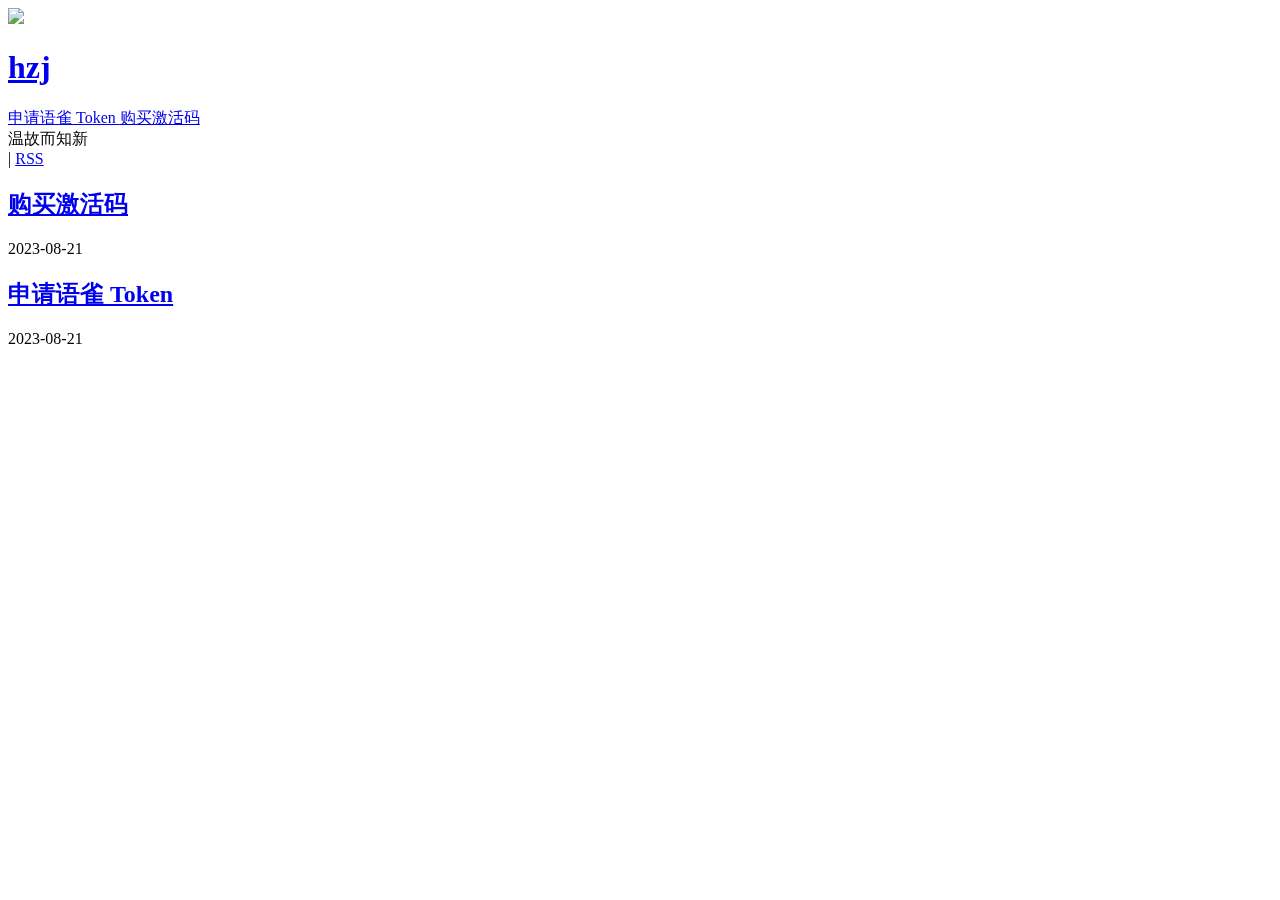
==== index.html @ b2511398 "update from gridea: 2023-09-01 15:18:57" ====
<!DOCTYPE html>
<html>
  <head>
    <meta charset="utf-8" >

<title>hzj</title>

<meta name="viewport" content="width=device-width, initial-scale=1, maximum-scale=1, user-scalable=no">

<link rel="stylesheet" href="https://use.fontawesome.com/releases/v5.7.2/css/all.css" integrity="sha384-fnmOCqbTlWIlj8LyTjo7mOUStjsKC4pOpQbqyi7RrhN7udi9RwhKkMHpvLbHG9Sr" crossorigin="anonymous">
<link rel="shortcut icon" href="https://hzhijun.github.io/my-website/favicon.ico?v=1693552731899">
<link rel="stylesheet" href="https://hzhijun.github.io/my-website/styles/main.css">



<link rel="stylesheet" href="https://unpkg.com/aos@next/dist/aos.css" />
<script src="https://cdn.jsdelivr.net/npm/vue/dist/vue.js"></script>



    <meta name="description" content="温故而知新">
    
  </head>
  <body>
    <div id="app" class="main">

      <div class="sidebar" :class="{ 'full-height': menuVisible }">
  <div class="top-container" data-aos="fade-right">
    <div class="top-header-container">
      <a class="site-title-container" href="https://hzhijun.github.io/my-website">
        <img src="https://hzhijun.github.io/my-website/images/avatar.png?v=1693552731899" class="site-logo">
        <h1 class="site-title">hzj</h1>
      </a>
      <div class="menu-btn" @click="menuVisible = !menuVisible">
        <div class="line"></div>
      </div>
    </div>
    <div>
      
        
          <a href="https://hzhijun.github.io/my-website/post/shen-qing-yu-que-token" class="site-nav">
            申请语雀 Token
          </a>
        
      
        
          <a href="https://hzhijun.github.io/my-website/post/gou-mai-ji-huo-ma" class="site-nav">
            购买激活码
          </a>
        
      
    </div>
  </div>
  <div class="bottom-container" data-aos="flip-up" data-aos-offset="0">
    <div class="social-container">
      
        
      
        
      
        
      
        
      
        
      
    </div>
    <div class="site-description">
      温故而知新
    </div>
    <div class="site-footer">
       | <a class="rss" href="https://hzhijun.github.io/my-website/atom.xml" target="_blank">RSS</a>
    </div>
  </div>
</div>


      <div class="main-container">
        <div class="content-container" data-aos="fade-up">
          
            <article class="post-item">
              <div class="left">
                <a href="https://hzhijun.github.io/my-website/post/gou-mai-ji-huo-ma/">
                  <h2 class="post-title">购买激活码</h2>
                </a>
                <div class="post-date">
                  2023-08-21
                </div>
                <div class="post-abstract">
                  
                </div>
              </div>
              
            </article>
          
            <article class="post-item">
              <div class="left">
                <a href="https://hzhijun.github.io/my-website/post/shen-qing-yu-que-token/">
                  <h2 class="post-title">申请语雀 Token</h2>
                </a>
                <div class="post-date">
                  2023-08-21
                </div>
                <div class="post-abstract">
                  
                </div>
              </div>
              
            </article>
          

          <div class="pagination-container">
  
  
</div>

        </div>
      </div>
    </div>

    <script src="https://unpkg.com/aos@next/dist/aos.js"></script>
<script type="application/javascript">

AOS.init();

var app = new Vue({
  el: '#app',
  data: {
    menuVisible: false,
  },
})

</script>






  </body>
</html>
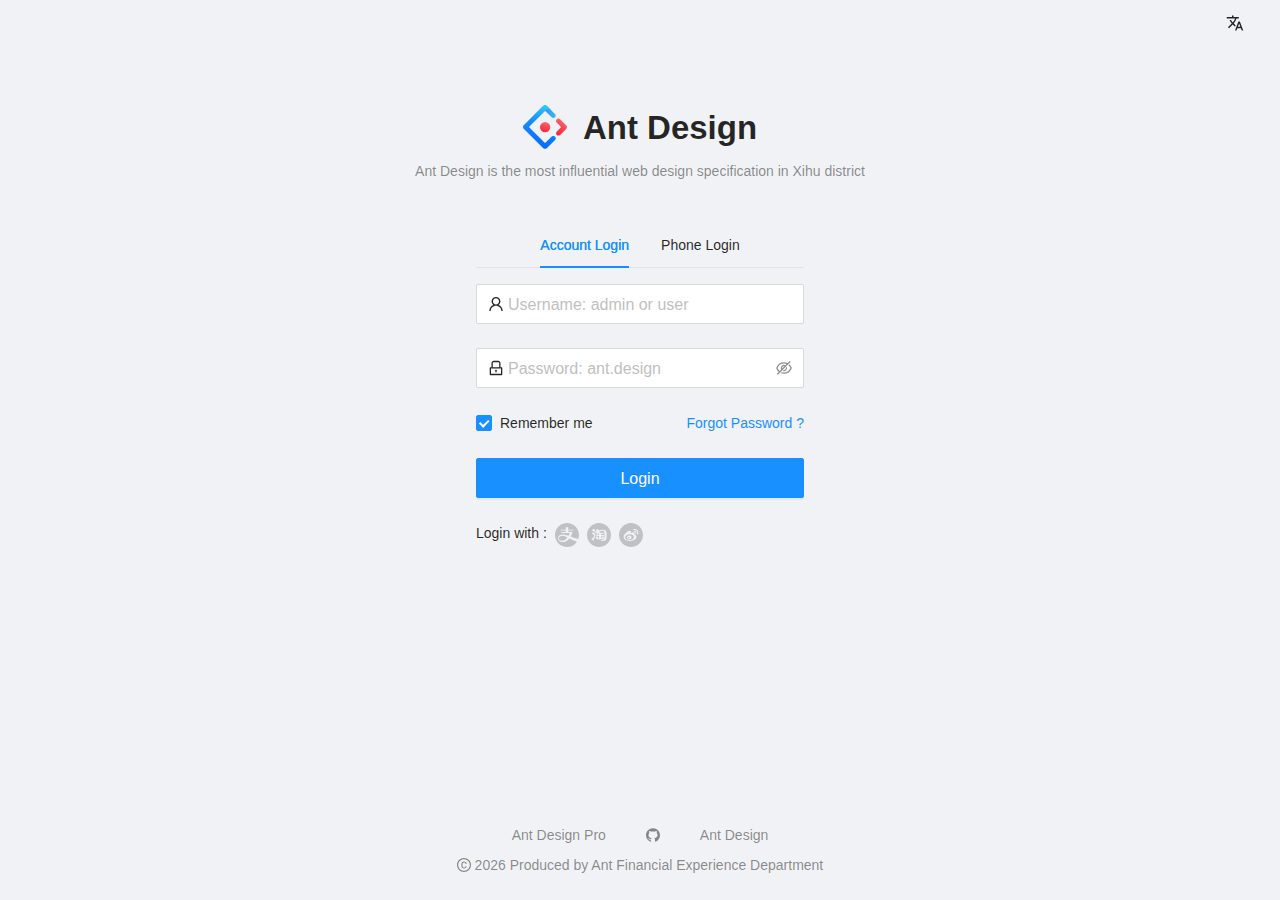
==== commit d276b18f: "1" ====
--- a/index.html
+++ b/index.html
@@ -1,141 +1,208 @@
 <!DOCTYPE html>
-<html>
+<html lang="en">
   <head>
-    <meta charset="utf-8" >
-
-<title>hzj</title>
-
-<meta name="viewport" content="width=device-width, initial-scale=1, maximum-scale=1, user-scalable=no">
-
-<link rel="stylesheet" href="https://use.fontawesome.com/releases/v5.7.2/css/all.css" integrity="sha384-fnmOCqbTlWIlj8LyTjo7mOUStjsKC4pOpQbqyi7RrhN7udi9RwhKkMHpvLbHG9Sr" crossorigin="anonymous">
-<link rel="shortcut icon" href="https://hzhijun.github.io/my-website/favicon.ico?v=1693552731899">
-<link rel="stylesheet" href="https://hzhijun.github.io/my-website/styles/main.css">
-
-
-
-<link rel="stylesheet" href="https://unpkg.com/aos@next/dist/aos.css" />
-<script src="https://cdn.jsdelivr.net/npm/vue/dist/vue.js"></script>
-
-
-
-    <meta name="description" content="温故而知新">
-    
+    <meta charset="UTF-8" />
+    <meta name="theme-color" content="#1890ff" />
+    <meta http-equiv="X-UA-Compatible" content="IE=edge" />
+    <title>十三画的网站</title>
+    <link rel="stylesheet" href="/umi.ee70edc1.css" />
+    <script>
+      window.routerBase = "/";
+    </script>
+    <script>
+      //! umi version: 3.5.41
+    </script>
   </head>
   <body>
-    <div id="app" class="main">
-
-      <div class="sidebar" :class="{ 'full-height': menuVisible }">
-  <div class="top-container" data-aos="fade-right">
-    <div class="top-header-container">
-      <a class="site-title-container" href="https://hzhijun.github.io/my-website">
-        <img src="https://hzhijun.github.io/my-website/images/avatar.png?v=1693552731899" class="site-logo">
-        <h1 class="site-title">hzj</h1>
-      </a>
-      <div class="menu-btn" @click="menuVisible = !menuVisible">
-        <div class="line"></div>
-      </div>
-    </div>
-    <div>
-      
-        
-          <a href="https://hzhijun.github.io/my-website/post/shen-qing-yu-que-token" class="site-nav">
-            申请语雀 Token
-          </a>
-        
-      
-        
-          <a href="https://hzhijun.github.io/my-website/post/gou-mai-ji-huo-ma" class="site-nav">
-            购买激活码
-          </a>
-        
-      
-    </div>
-  </div>
-  <div class="bottom-container" data-aos="flip-up" data-aos-offset="0">
-    <div class="social-container">
-      
-        
-      
-        
-      
-        
-      
-        
-      
-        
-      
-    </div>
-    <div class="site-description">
-      温故而知新
-    </div>
-    <div class="site-footer">
-       | <a class="rss" href="https://hzhijun.github.io/my-website/atom.xml" target="_blank">RSS</a>
-    </div>
-  </div>
-</div>
-
-
-      <div class="main-container">
-        <div class="content-container" data-aos="fade-up">
-          
-            <article class="post-item">
-              <div class="left">
-                <a href="https://hzhijun.github.io/my-website/post/gou-mai-ji-huo-ma/">
-                  <h2 class="post-title">购买激活码</h2>
-                </a>
-                <div class="post-date">
-                  2023-08-21
-                </div>
-                <div class="post-abstract">
-                  
-                </div>
-              </div>
-              
-            </article>
-          
-            <article class="post-item">
-              <div class="left">
-                <a href="https://hzhijun.github.io/my-website/post/shen-qing-yu-que-token/">
-                  <h2 class="post-title">申请语雀 Token</h2>
-                </a>
-                <div class="post-date">
-                  2023-08-21
-                </div>
-                <div class="post-abstract">
-                  
-                </div>
-              </div>
-              
-            </article>
-          
-
-          <div class="pagination-container">
-  
-  
-</div>
-
+    <div id="root">
+      <style>
+        html,
+        body,
+        #root {
+          height: 100%;
+          margin: 0;
+          padding: 0;
+        }
+        #root {
+          background-repeat: no-repeat;
+          background-size: 100% auto;
+        }
+        .noscript-container {
+          display: flex;
+          align-content: center;
+          justify-content: center;
+          margin-top: 90px;
+          font-size: 20px;
+          font-family: "Lucida Sans", "Lucida Sans Regular", "Lucida Grande",
+            "Lucida Sans Unicode", Geneva, Verdana, sans-serif;
+        }
+        .noscript-enableJS {
+          padding-right: 3px;
+          padding-left: 3px;
+        }
+        .page-loading-warp {
+          display: flex;
+          align-items: center;
+          justify-content: center;
+          padding: 98px;
+        }
+        .ant-spin {
+          position: absolute;
+          display: none;
+          -webkit-box-sizing: border-box;
+          box-sizing: border-box;
+          margin: 0;
+          padding: 0;
+          color: rgba(0, 0, 0, 0.65);
+          color: #1890ff;
+          font-size: 14px;
+          font-variant: tabular-nums;
+          line-height: 1.5;
+          text-align: center;
+          list-style: none;
+          opacity: 0;
+          -webkit-transition: -webkit-transform 0.3s
+            cubic-bezier(0.78, 0.14, 0.15, 0.86);
+          transition: -webkit-transform 0.3s
+            cubic-bezier(0.78, 0.14, 0.15, 0.86);
+          transition: transform 0.3s cubic-bezier(0.78, 0.14, 0.15, 0.86);
+          transition: transform 0.3s cubic-bezier(0.78, 0.14, 0.15, 0.86),
+            -webkit-transform 0.3s cubic-bezier(0.78, 0.14, 0.15, 0.86);
+          -webkit-font-feature-settings: "tnum";
+          font-feature-settings: "tnum";
+        }
+
+        .ant-spin-spinning {
+          position: static;
+          display: inline-block;
+          opacity: 1;
+        }
+
+        .ant-spin-dot {
+          position: relative;
+          display: inline-block;
+          width: 20px;
+          height: 20px;
+          font-size: 20px;
+        }
+
+        .ant-spin-dot-item {
+          position: absolute;
+          display: block;
+          width: 9px;
+          height: 9px;
+          background-color: #1890ff;
+          border-radius: 100%;
+          -webkit-transform: scale(0.75);
+          -ms-transform: scale(0.75);
+          transform: scale(0.75);
+          -webkit-transform-origin: 50% 50%;
+          -ms-transform-origin: 50% 50%;
+          transform-origin: 50% 50%;
+          opacity: 0.3;
+          -webkit-animation: antspinmove 1s infinite linear alternate;
+          animation: antSpinMove 1s infinite linear alternate;
+        }
+
+        .ant-spin-dot-item:nth-child(1) {
+          top: 0;
+          left: 0;
+        }
+
+        .ant-spin-dot-item:nth-child(2) {
+          top: 0;
+          right: 0;
+          -webkit-animation-delay: 0.4s;
+          animation-delay: 0.4s;
+        }
+
+        .ant-spin-dot-item:nth-child(3) {
+          right: 0;
+          bottom: 0;
+          -webkit-animation-delay: 0.8s;
+          animation-delay: 0.8s;
+        }
+
+        .ant-spin-dot-item:nth-child(4) {
+          bottom: 0;
+          left: 0;
+          -webkit-animation-delay: 1.2s;
+          animation-delay: 1.2s;
+        }
+
+        .ant-spin-dot-spin {
+          -webkit-transform: rotate(45deg);
+          -ms-transform: rotate(45deg);
+          transform: rotate(45deg);
+          -webkit-animation: antrotate 1.2s infinite linear;
+          animation: antRotate 1.2s infinite linear;
+        }
+
+        .ant-spin-lg .ant-spin-dot {
+          width: 32px;
+          height: 32px;
+          font-size: 32px;
+        }
+
+        .ant-spin-lg .ant-spin-dot i {
+          width: 14px;
+          height: 14px;
+        }
+
+        @media all and (-ms-high-contrast: none), (-ms-high-contrast: active) {
+          .ant-spin-blur {
+            background: #fff;
+            opacity: 0.5;
+          }
+        }
+
+        @-webkit-keyframes antSpinMove {
+          to {
+            opacity: 1;
+          }
+        }
+
+        @keyframes antSpinMove {
+          to {
+            opacity: 1;
+          }
+        }
+
+        @-webkit-keyframes antRotate {
+          to {
+            -webkit-transform: rotate(405deg);
+            transform: rotate(405deg);
+          }
+        }
+
+        @keyframes antRotate {
+          to {
+            -webkit-transform: rotate(405deg);
+            transform: rotate(405deg);
+          }
+        }
+      </style>
+      <div
+        style="
+          display: flex;
+          flex-direction: column;
+          align-items: center;
+          justify-content: center;
+          height: 100%;
+          min-height: 420px;
+        "
+      >
+        <div class="page-loading-warp">
+          <div class="ant-spin ant-spin-lg ant-spin-spinning">
+            <span class="ant-spin-dot ant-spin-dot-spin"
+              ><i class="ant-spin-dot-item"></i><i class="ant-spin-dot-item"></i
+              ><i class="ant-spin-dot-item"></i><i class="ant-spin-dot-item"></i
+            ></span>
+          </div>
         </div>
       </div>
     </div>
 
-    <script src="https://unpkg.com/aos@next/dist/aos.js"></script>
-<script type="application/javascript">
-
-AOS.init();
-
-var app = new Vue({
-  el: '#app',
-  data: {
-    menuVisible: false,
-  },
-})
-
-</script>
-
-
-
-
-
-
+    <script src="/umi.75275838.js"></script>
   </body>
 </html>
--- a/umi.ee70edc1.css
+++ b/umi.ee70edc1.css
@@ -0,0 +1 @@
+html{--antd-wave-shadow-color:#1890ff}.ant-btn{line-height:1.5715;position:relative;display:inline-block;font-weight:400;white-space:nowrap;text-align:center;background-image:none;box-shadow:0 2px 0 rgba(0,0,0,.015);cursor:pointer;transition:all .3s cubic-bezier(.645,.045,.355,1);-webkit-user-select:none;-moz-user-select:none;-ms-user-select:none;user-select:none;touch-action:manipulation;height:32px;padding:4px 15px;font-size:14px;border-radius:2px;color:rgba(0,0,0,.85);border:1px solid #d9d9d9;background:#fff}.ant-btn>.anticon{line-height:1}.ant-btn,.ant-btn:active,.ant-btn:focus{outline:0}.ant-btn:not([disabled]):hover{text-decoration:none}.ant-btn:not([disabled]):active{outline:0;box-shadow:none}.ant-btn[disabled]{cursor:not-allowed}.ant-btn[disabled]>*{pointer-events:none}.ant-btn-lg{height:40px;padding:6.4px 15px;font-size:16px;border-radius:2px}.ant-btn-sm{height:24px;padding:0 7px;font-size:14px;border-radius:2px}.ant-btn>a:only-child{color:currentcolor}.ant-btn>a:only-child:after{position:absolute;top:0;right:0;bottom:0;left:0;background:transparent;content:""}.ant-btn:focus,.ant-btn:hover{color:#40a9ff;color:var(--ant-primary-color-hover);border-color:#40a9ff;border-color:var(--ant-primary-color-hover);background:#fff}.ant-btn:focus>a:only-child,.ant-btn:hover>a:only-child{color:currentcolor}.ant-btn:focus>a:only-child:after,.ant-btn:hover>a:only-child:after{position:absolute;top:0;right:0;bottom:0;left:0;background:transparent;content:""}.ant-btn:active{color:#096dd9;color:var(--ant-primary-color-active);border-color:#096dd9;border-color:var(--ant-primary-color-active);background:#fff}.ant-btn:active>a:only-child{color:currentcolor}.ant-btn:active>a:only-child:after{position:absolute;top:0;right:0;bottom:0;left:0;background:transparent;content:""}.ant-btn[disabled],.ant-btn[disabled]:active,.ant-btn[disabled]:focus,.ant-btn[disabled]:hover{color:rgba(0,0,0,.25);border-color:#d9d9d9;background:#f5f5f5;text-shadow:none;box-shadow:none}.ant-btn[disabled]:active>a:only-child,.ant-btn[disabled]:focus>a:only-child,.ant-btn[disabled]:hover>a:only-child,.ant-btn[disabled]>a:only-child{color:currentcolor}.ant-btn[disabled]:active>a:only-child:after,.ant-btn[disabled]:focus>a:only-child:after,.ant-btn[disabled]:hover>a:only-child:after,.ant-btn[disabled]>a:only-child:after{position:absolute;top:0;right:0;bottom:0;left:0;background:transparent;content:""}.ant-btn:active,.ant-btn:focus,.ant-btn:hover{text-decoration:none;background:#fff}.ant-btn>span{display:inline-block}.ant-btn-primary{color:#fff;border-color:#1890ff;border-color:var(--ant-primary-color);background:#1890ff;background:var(--ant-primary-color);text-shadow:0 -1px 0 rgba(0,0,0,.12);box-shadow:0 2px 0 rgba(0,0,0,.045)}.ant-btn-primary>a:only-child{color:currentcolor}.ant-btn-primary>a:only-child:after{position:absolute;top:0;right:0;bottom:0;left:0;background:transparent;content:""}.ant-btn-primary:focus,.ant-btn-primary:hover{color:#fff;border-color:#40a9ff;border-color:var(--ant-primary-color-hover);background:#40a9ff;background:var(--ant-primary-color-hover)}.ant-btn-primary:focus>a:only-child,.ant-btn-primary:hover>a:only-child{color:currentcolor}.ant-btn-primary:focus>a:only-child:after,.ant-btn-primary:hover>a:only-child:after{position:absolute;top:0;right:0;bottom:0;left:0;background:transparent;content:""}.ant-btn-primary:active{color:#fff;border-color:#096dd9;border-color:var(--ant-primary-color-active);background:#096dd9;background:var(--ant-primary-color-active)}.ant-btn-primary:active>a:only-child{color:currentcolor}.ant-btn-primary:active>a:only-child:after{position:absolute;top:0;right:0;bottom:0;left:0;background:transparent;content:""}.ant-btn-primary[disabled],.ant-btn-primary[disabled]:active,.ant-btn-primary[disabled]:focus,.ant-btn-primary[disabled]:hover{color:rgba(0,0,0,.25);border-color:#d9d9d9;background:#f5f5f5;text-shadow:none;box-shadow:none}.ant-btn-primary[disabled]:active>a:only-child,.ant-btn-primary[disabled]:focus>a:only-child,.ant-btn-primary[disabled]:hover>a:only-child,.ant-btn-primary[disabled]>a:only-child{color:currentcolor}.ant-btn-primary[disabled]:active>a:only-child:after,.ant-btn-primary[disabled]:focus>a:only-child:after,.ant-btn-primary[disabled]:hover>a:only-child:after,.ant-btn-primary[disabled]>a:only-child:after{position:absolute;top:0;right:0;bottom:0;left:0;background:transparent;content:""}.ant-btn-group .ant-btn-primary:not(:first-child):not(:last-child){border-right-color:#40a9ff;border-right-color:var(--ant-primary-5);border-left-color:#40a9ff;border-left-color:var(--ant-primary-5)}.ant-btn-group .ant-btn-primary:not(:first-child):not(:last-child):disabled{border-color:#d9d9d9}.ant-btn-group .ant-btn-primary:first-child:not(:last-child){border-right-color:#40a9ff;border-right-color:var(--ant-primary-5)}.ant-btn-group .ant-btn-primary:first-child:not(:last-child)[disabled]{border-right-color:#d9d9d9}.ant-btn-group .ant-btn-primary+.ant-btn-primary,.ant-btn-group .ant-btn-primary:last-child:not(:first-child){border-left-color:#40a9ff;border-left-color:var(--ant-primary-5)}.ant-btn-group .ant-btn-primary+.ant-btn-primary[disabled],.ant-btn-group .ant-btn-primary:last-child:not(:first-child)[disabled]{border-left-color:#d9d9d9}.ant-btn-ghost{color:rgba(0,0,0,.85);border-color:#d9d9d9;background:transparent}.ant-btn-ghost>a:only-child{color:currentcolor}.ant-btn-ghost>a:only-child:after{position:absolute;top:0;right:0;bottom:0;left:0;background:transparent;content:""}.ant-btn-ghost:focus,.ant-btn-ghost:hover{color:#40a9ff;color:var(--ant-primary-color-hover);border-color:#40a9ff;border-color:var(--ant-primary-color-hover);background:transparent}.ant-btn-ghost:focus>a:only-child,.ant-btn-ghost:hover>a:only-child{color:currentcolor}.ant-btn-ghost:focus>a:only-child:after,.ant-btn-ghost:hover>a:only-child:after{position:absolute;top:0;right:0;bottom:0;left:0;background:transparent;content:""}.ant-btn-ghost:active{color:#096dd9;color:var(--ant-primary-color-active);border-color:#096dd9;border-color:var(--ant-primary-color-active);background:transparent}.ant-btn-ghost:active>a:only-child{color:currentcolor}.ant-btn-ghost:active>a:only-child:after{position:absolute;top:0;right:0;bottom:0;left:0;background:transparent;content:""}.ant-btn-ghost[disabled],.ant-btn-ghost[disabled]:active,.ant-btn-ghost[disabled]:focus,.ant-btn-ghost[disabled]:hover{color:rgba(0,0,0,.25);border-color:#d9d9d9;background:#f5f5f5;text-shadow:none;box-shadow:none}.ant-btn-ghost[disabled]:active>a:only-child,.ant-btn-ghost[disabled]:focus>a:only-child,.ant-btn-ghost[disabled]:hover>a:only-child,.ant-btn-ghost[disabled]>a:only-child{color:currentcolor}.ant-btn-ghost[disabled]:active>a:only-child:after,.ant-btn-ghost[disabled]:focus>a:only-child:after,.ant-btn-ghost[disabled]:hover>a:only-child:after,.ant-btn-ghost[disabled]>a:only-child:after{position:absolute;top:0;right:0;bottom:0;left:0;background:transparent;content:""}.ant-btn-dashed{color:rgba(0,0,0,.85);border-color:#d9d9d9;background:#fff;border-style:dashed}.ant-btn-dashed>a:only-child{color:currentcolor}.ant-btn-dashed>a:only-child:after{position:absolute;top:0;right:0;bottom:0;left:0;background:transparent;content:""}.ant-btn-dashed:focus,.ant-btn-dashed:hover{color:#40a9ff;color:var(--ant-primary-color-hover);border-color:#40a9ff;border-color:var(--ant-primary-color-hover);background:#fff}.ant-btn-dashed:focus>a:only-child,.ant-btn-dashed:hover>a:only-child{color:currentcolor}.ant-btn-dashed:focus>a:only-child:after,.ant-btn-dashed:hover>a:only-child:after{position:absolute;top:0;right:0;bottom:0;left:0;background:transparent;content:""}.ant-btn-dashed:active{color:#096dd9;color:var(--ant-primary-color-active);border-color:#096dd9;border-color:var(--ant-primary-color-active);background:#fff}.ant-btn-dashed:active>a:only-child{color:currentcolor}.ant-btn-dashed:active>a:only-child:after{position:absolute;top:0;right:0;bottom:0;left:0;background:transparent;content:""}.ant-btn-dashed[disabled],.ant-btn-dashed[disabled]:active,.ant-btn-dashed[disabled]:focus,.ant-btn-dashed[disabled]:hover{color:rgba(0,0,0,.25);border-color:#d9d9d9;background:#f5f5f5;text-shadow:none;box-shadow:none}.ant-btn-dashed[disabled]:active>a:only-child,.ant-btn-dashed[disabled]:focus>a:only-child,.ant-btn-dashed[disabled]:hover>a:only-child,.ant-btn-dashed[disabled]>a:only-child{color:currentcolor}.ant-btn-dashed[disabled]:active>a:only-child:after,.ant-btn-dashed[disabled]:focus>a:only-child:after,.ant-btn-dashed[disabled]:hover>a:only-child:after,.ant-btn-dashed[disabled]>a:only-child:after{position:absolute;top:0;right:0;bottom:0;left:0;background:transparent;content:""}.ant-btn-danger{color:#fff;border-color:#ff4d4f;border-color:var(--ant-error-color);background:#ff4d4f;background:var(--ant-error-color);text-shadow:0 -1px 0 rgba(0,0,0,.12);box-shadow:0 2px 0 rgba(0,0,0,.045)}.ant-btn-danger>a:only-child{color:currentcolor}.ant-btn-danger>a:only-child:after{position:absolute;top:0;right:0;bottom:0;left:0;background:transparent;content:""}.ant-btn-danger:focus,.ant-btn-danger:hover{color:#fff;border-color:#ff7875;border-color:var(--ant-error-color-hover);background:#ff7875;background:var(--ant-error-color-hover)}.ant-btn-danger:focus>a:only-child,.ant-btn-danger:hover>a:only-child{color:currentcolor}.ant-btn-danger:focus>a:only-child:after,.ant-btn-danger:hover>a:only-child:after{position:absolute;top:0;right:0;bottom:0;left:0;background:transparent;content:""}.ant-btn-danger:active{color:#fff;border-color:#d9363e;border-color:var(--ant-error-color-active);background:#d9363e;background:var(--ant-error-color-active)}.ant-btn-danger:active>a:only-child{color:currentcolor}.ant-btn-danger:active>a:only-child:after{position:absolute;top:0;right:0;bottom:0;left:0;background:transparent;content:""}.ant-btn-danger[disabled],.ant-btn-danger[disabled]:active,.ant-btn-danger[disabled]:focus,.ant-btn-danger[disabled]:hover{color:rgba(0,0,0,.25);border-color:#d9d9d9;background:#f5f5f5;text-shadow:none;box-shadow:none}.ant-btn-danger[disabled]:active>a:only-child,.ant-btn-danger[disabled]:focus>a:only-child,.ant-btn-danger[disabled]:hover>a:only-child,.ant-btn-danger[disabled]>a:only-child{color:currentcolor}.ant-btn-danger[disabled]:active>a:only-child:after,.ant-btn-danger[disabled]:focus>a:only-child:after,.ant-btn-danger[disabled]:hover>a:only-child:after,.ant-btn-danger[disabled]>a:only-child:after{position:absolute;top:0;right:0;bottom:0;left:0;background:transparent;content:""}.ant-btn-link{color:#1890ff;color:var(--ant-primary-color);border-color:transparent;background:transparent;box-shadow:none}.ant-btn-link>a:only-child{color:currentcolor}.ant-btn-link>a:only-child:after{position:absolute;top:0;right:0;bottom:0;left:0;background:transparent;content:""}.ant-btn-link:focus,.ant-btn-link:hover{color:#40a9ff;color:var(--ant-primary-color-hover);border-color:#40a9ff;border-color:var(--ant-primary-color-hover);background:transparent}.ant-btn-link:focus>a:only-child,.ant-btn-link:hover>a:only-child{color:currentcolor}.ant-btn-link:focus>a:only-child:after,.ant-btn-link:hover>a:only-child:after{position:absolute;top:0;right:0;bottom:0;left:0;background:transparent;content:""}.ant-btn-link:active{color:#096dd9;color:var(--ant-primary-color-active);border-color:#096dd9;border-color:var(--ant-primary-color-active);background:transparent}.ant-btn-link:active>a:only-child{color:currentcolor}.ant-btn-link:active>a:only-child:after{position:absolute;top:0;right:0;bottom:0;left:0;background:transparent;content:""}.ant-btn-link[disabled],.ant-btn-link[disabled]:active,.ant-btn-link[disabled]:focus,.ant-btn-link[disabled]:hover{border-color:#d9d9d9;background:#f5f5f5}.ant-btn-link:hover{background:transparent}.ant-btn-link:active,.ant-btn-link:focus,.ant-btn-link:hover{border-color:transparent}.ant-btn-link[disabled],.ant-btn-link[disabled]:active,.ant-btn-link[disabled]:focus,.ant-btn-link[disabled]:hover{color:rgba(0,0,0,.25);border-color:transparent;background:transparent;text-shadow:none;box-shadow:none}.ant-btn-link[disabled]:active>a:only-child,.ant-btn-link[disabled]:focus>a:only-child,.ant-btn-link[disabled]:hover>a:only-child,.ant-btn-link[disabled]>a:only-child{color:currentcolor}.ant-btn-link[disabled]:active>a:only-child:after,.ant-btn-link[disabled]:focus>a:only-child:after,.ant-btn-link[disabled]:hover>a:only-child:after,.ant-btn-link[disabled]>a:only-child:after{position:absolute;top:0;right:0;bottom:0;left:0;background:transparent;content:""}.ant-btn-text{color:rgba(0,0,0,.85);border-color:transparent;background:transparent;box-shadow:none}.ant-btn-text>a:only-child{color:currentcolor}.ant-btn-text>a:only-child:after{position:absolute;top:0;right:0;bottom:0;left:0;background:transparent;content:""}.ant-btn-text:focus,.ant-btn-text:hover{color:#40a9ff;color:var(--ant-primary-color-hover);border-color:#40a9ff;border-color:var(--ant-primary-color-hover);background:transparent}.ant-btn-text:focus>a:only-child,.ant-btn-text:hover>a:only-child{color:currentcolor}.ant-btn-text:focus>a:only-child:after,.ant-btn-text:hover>a:only-child:after{position:absolute;top:0;right:0;bottom:0;left:0;background:transparent;content:""}.ant-btn-text:active{color:#096dd9;color:var(--ant-primary-color-active);border-color:#096dd9;border-color:var(--ant-primary-color-active);background:transparent}.ant-btn-text:active>a:only-child{color:currentcolor}.ant-btn-text:active>a:only-child:after{position:absolute;top:0;right:0;bottom:0;left:0;background:transparent;content:""}.ant-btn-text[disabled],.ant-btn-text[disabled]:active,.ant-btn-text[disabled]:focus,.ant-btn-text[disabled]:hover{border-color:#d9d9d9;background:#f5f5f5}.ant-btn-text:focus,.ant-btn-text:hover{color:rgba(0,0,0,.85);background:rgba(0,0,0,.018);border-color:transparent}.ant-btn-text:active{color:rgba(0,0,0,.85);background:rgba(0,0,0,.028);border-color:transparent}.ant-btn-text[disabled],.ant-btn-text[disabled]:active,.ant-btn-text[disabled]:focus,.ant-btn-text[disabled]:hover{color:rgba(0,0,0,.25);border-color:transparent;background:transparent;text-shadow:none;box-shadow:none}.ant-btn-text[disabled]:active>a:only-child,.ant-btn-text[disabled]:focus>a:only-child,.ant-btn-text[disabled]:hover>a:only-child,.ant-btn-text[disabled]>a:only-child{color:currentcolor}.ant-btn-text[disabled]:active>a:only-child:after,.ant-btn-text[disabled]:focus>a:only-child:after,.ant-btn-text[disabled]:hover>a:only-child:after,.ant-btn-text[disabled]>a:only-child:after{position:absolute;top:0;right:0;bottom:0;left:0;background:transparent;content:""}.ant-btn-dangerous{color:#ff4d4f;color:var(--ant-error-color);border-color:#ff4d4f;border-color:var(--ant-error-color);background:#fff}.ant-btn-dangerous>a:only-child{color:currentcolor}.ant-btn-dangerous>a:only-child:after{position:absolute;top:0;right:0;bottom:0;left:0;background:transparent;content:""}.ant-btn-dangerous:focus,.ant-btn-dangerous:hover{color:#ff7875;color:var(--ant-error-color-hover);border-color:#ff7875;border-color:var(--ant-error-color-hover);background:#fff}.ant-btn-dangerous:focus>a:only-child,.ant-btn-dangerous:hover>a:only-child{color:currentcolor}.ant-btn-dangerous:focus>a:only-child:after,.ant-btn-dangerous:hover>a:only-child:after{position:absolute;top:0;right:0;bottom:0;left:0;background:transparent;content:""}.ant-btn-dangerous:active{color:#d9363e;color:var(--ant-error-color-active);border-color:#d9363e;border-color:var(--ant-error-color-active);background:#fff}.ant-btn-dangerous:active>a:only-child{color:currentcolor}.ant-btn-dangerous:active>a:only-child:after{position:absolute;top:0;right:0;bottom:0;left:0;background:transparent;content:""}.ant-btn-dangerous[disabled],.ant-btn-dangerous[disabled]:active,.ant-btn-dangerous[disabled]:focus,.ant-btn-dangerous[disabled]:hover{color:rgba(0,0,0,.25);border-color:#d9d9d9;background:#f5f5f5;text-shadow:none;box-shadow:none}.ant-btn-dangerous[disabled]:active>a:only-child,.ant-btn-dangerous[disabled]:focus>a:only-child,.ant-btn-dangerous[disabled]:hover>a:only-child,.ant-btn-dangerous[disabled]>a:only-child{color:currentcolor}.ant-btn-dangerous[disabled]:active>a:only-child:after,.ant-btn-dangerous[disabled]:focus>a:only-child:after,.ant-btn-dangerous[disabled]:hover>a:only-child:after,.ant-btn-dangerous[disabled]>a:only-child:after{position:absolute;top:0;right:0;bottom:0;left:0;background:transparent;content:""}.ant-btn-dangerous.ant-btn-primary{color:#fff;border-color:#ff4d4f;border-color:var(--ant-error-color);background:#ff4d4f;background:var(--ant-error-color);text-shadow:0 -1px 0 rgba(0,0,0,.12);box-shadow:0 2px 0 rgba(0,0,0,.045)}.ant-btn-dangerous.ant-btn-primary>a:only-child{color:currentcolor}.ant-btn-dangerous.ant-btn-primary>a:only-child:after{position:absolute;top:0;right:0;bottom:0;left:0;background:transparent;content:""}.ant-btn-dangerous.ant-btn-primary:focus,.ant-btn-dangerous.ant-btn-primary:hover{color:#fff;border-color:#ff7875;border-color:var(--ant-error-color-hover);background:#ff7875;background:var(--ant-error-color-hover)}.ant-btn-dangerous.ant-btn-primary:focus>a:only-child,.ant-btn-dangerous.ant-btn-primary:hover>a:only-child{color:currentcolor}.ant-btn-dangerous.ant-btn-primary:focus>a:only-child:after,.ant-btn-dangerous.ant-btn-primary:hover>a:only-child:after{position:absolute;top:0;right:0;bottom:0;left:0;background:transparent;content:""}.ant-btn-dangerous.ant-btn-primary:active{color:#fff;border-color:#d9363e;border-color:var(--ant-error-color-active);background:#d9363e;background:var(--ant-error-color-active)}.ant-btn-dangerous.ant-btn-primary:active>a:only-child{color:currentcolor}.ant-btn-dangerous.ant-btn-primary:active>a:only-child:after{position:absolute;top:0;right:0;bottom:0;left:0;background:transparent;content:""}.ant-btn-dangerous.ant-btn-primary[disabled],.ant-btn-dangerous.ant-btn-primary[disabled]:active,.ant-btn-dangerous.ant-btn-primary[disabled]:focus,.ant-btn-dangerous.ant-btn-primary[disabled]:hover{color:rgba(0,0,0,.25);border-color:#d9d9d9;background:#f5f5f5;text-shadow:none;box-shadow:none}.ant-btn-dangerous.ant-btn-primary[disabled]:active>a:only-child,.ant-btn-dangerous.ant-btn-primary[disabled]:focus>a:only-child,.ant-btn-dangerous.ant-btn-primary[disabled]:hover>a:only-child,.ant-btn-dangerous.ant-btn-primary[disabled]>a:only-child{color:currentcolor}.ant-btn-dangerous.ant-btn-primary[disabled]:active>a:only-child:after,.ant-btn-dangerous.ant-btn-primary[disabled]:focus>a:only-child:after,.ant-btn-dangerous.ant-btn-primary[disabled]:hover>a:only-child:after,.ant-btn-dangerous.ant-btn-primary[disabled]>a:only-child:after{position:absolute;top:0;right:0;bottom:0;left:0;background:transparent;content:""}.ant-btn-dangerous.ant-btn-link{color:#ff4d4f;color:var(--ant-error-color);border-color:transparent;background:transparent;box-shadow:none}.ant-btn-dangerous.ant-btn-link>a:only-child{color:currentcolor}.ant-btn-dangerous.ant-btn-link>a:only-child:after{position:absolute;top:0;right:0;bottom:0;left:0;background:transparent;content:""}.ant-btn-dangerous.ant-btn-link:focus,.ant-btn-dangerous.ant-btn-link:hover{color:#40a9ff;color:var(--ant-primary-color-hover);border-color:#40a9ff;border-color:var(--ant-primary-color-hover)}.ant-btn-dangerous.ant-btn-link:active{color:#096dd9;color:var(--ant-primary-color-active);border-color:#096dd9;border-color:var(--ant-primary-color-active)}.ant-btn-dangerous.ant-btn-link[disabled],.ant-btn-dangerous.ant-btn-link[disabled]:active,.ant-btn-dangerous.ant-btn-link[disabled]:focus,.ant-btn-dangerous.ant-btn-link[disabled]:hover{border-color:#d9d9d9;background:#f5f5f5}.ant-btn-dangerous.ant-btn-link:focus,.ant-btn-dangerous.ant-btn-link:hover{color:#ff7875;color:var(--ant-error-color-hover);border-color:transparent;background:transparent}.ant-btn-dangerous.ant-btn-link:focus>a:only-child,.ant-btn-dangerous.ant-btn-link:hover>a:only-child{color:currentcolor}.ant-btn-dangerous.ant-btn-link:focus>a:only-child:after,.ant-btn-dangerous.ant-btn-link:hover>a:only-child:after{position:absolute;top:0;right:0;bottom:0;left:0;background:transparent;content:""}.ant-btn-dangerous.ant-btn-link:active{color:#d9363e;color:var(--ant-error-color-active);border-color:transparent;background:transparent}.ant-btn-dangerous.ant-btn-link:active>a:only-child{color:currentcolor}.ant-btn-dangerous.ant-btn-link:active>a:only-child:after{position:absolute;top:0;right:0;bottom:0;left:0;background:transparent;content:""}.ant-btn-dangerous.ant-btn-link[disabled],.ant-btn-dangerous.ant-btn-link[disabled]:active,.ant-btn-dangerous.ant-btn-link[disabled]:focus,.ant-btn-dangerous.ant-btn-link[disabled]:hover{color:rgba(0,0,0,.25);border-color:transparent;background:transparent;text-shadow:none;box-shadow:none}.ant-btn-dangerous.ant-btn-link[disabled]:active>a:only-child,.ant-btn-dangerous.ant-btn-link[disabled]:focus>a:only-child,.ant-btn-dangerous.ant-btn-link[disabled]:hover>a:only-child,.ant-btn-dangerous.ant-btn-link[disabled]>a:only-child{color:currentcolor}.ant-btn-dangerous.ant-btn-link[disabled]:active>a:only-child:after,.ant-btn-dangerous.ant-btn-link[disabled]:focus>a:only-child:after,.ant-btn-dangerous.ant-btn-link[disabled]:hover>a:only-child:after,.ant-btn-dangerous.ant-btn-link[disabled]>a:only-child:after{position:absolute;top:0;right:0;bottom:0;left:0;background:transparent;content:""}.ant-btn-dangerous.ant-btn-text{color:#ff4d4f;color:var(--ant-error-color);border-color:transparent;background:transparent;box-shadow:none}.ant-btn-dangerous.ant-btn-text>a:only-child{color:currentcolor}.ant-btn-dangerous.ant-btn-text>a:only-child:after{position:absolute;top:0;right:0;bottom:0;left:0;background:transparent;content:""}.ant-btn-dangerous.ant-btn-text:focus,.ant-btn-dangerous.ant-btn-text:hover{color:#40a9ff;color:var(--ant-primary-color-hover);border-color:#40a9ff;border-color:var(--ant-primary-color-hover);background:transparent}.ant-btn-dangerous.ant-btn-text:active{color:#096dd9;color:var(--ant-primary-color-active);border-color:#096dd9;border-color:var(--ant-primary-color-active);background:transparent}.ant-btn-dangerous.ant-btn-text[disabled],.ant-btn-dangerous.ant-btn-text[disabled]:active,.ant-btn-dangerous.ant-btn-text[disabled]:focus,.ant-btn-dangerous.ant-btn-text[disabled]:hover{border-color:#d9d9d9;background:#f5f5f5}.ant-btn-dangerous.ant-btn-text:focus,.ant-btn-dangerous.ant-btn-text:hover{color:#ff7875;color:var(--ant-error-color-hover);border-color:transparent;background:rgba(0,0,0,.018)}.ant-btn-dangerous.ant-btn-text:focus>a:only-child,.ant-btn-dangerous.ant-btn-text:hover>a:only-child{color:currentcolor}.ant-btn-dangerous.ant-btn-text:focus>a:only-child:after,.ant-btn-dangerous.ant-btn-text:hover>a:only-child:after{position:absolute;top:0;right:0;bottom:0;left:0;background:transparent;content:""}.ant-btn-dangerous.ant-btn-text:active{color:#d9363e;color:var(--ant-error-color-active);border-color:transparent;background:rgba(0,0,0,.028)}.ant-btn-dangerous.ant-btn-text:active>a:only-child{color:currentcolor}.ant-btn-dangerous.ant-btn-text:active>a:only-child:after{position:absolute;top:0;right:0;bottom:0;left:0;background:transparent;content:""}.ant-btn-dangerous.ant-btn-text[disabled],.ant-btn-dangerous.ant-btn-text[disabled]:active,.ant-btn-dangerous.ant-btn-text[disabled]:focus,.ant-btn-dangerous.ant-btn-text[disabled]:hover{color:rgba(0,0,0,.25);border-color:transparent;background:transparent;text-shadow:none;box-shadow:none}.ant-btn-dangerous.ant-btn-text[disabled]:active>a:only-child,.ant-btn-dangerous.ant-btn-text[disabled]:focus>a:only-child,.ant-btn-dangerous.ant-btn-text[disabled]:hover>a:only-child,.ant-btn-dangerous.ant-btn-text[disabled]>a:only-child{color:currentcolor}.ant-btn-dangerous.ant-btn-text[disabled]:active>a:only-child:after,.ant-btn-dangerous.ant-btn-text[disabled]:focus>a:only-child:after,.ant-btn-dangerous.ant-btn-text[disabled]:hover>a:only-child:after,.ant-btn-dangerous.ant-btn-text[disabled]>a:only-child:after{position:absolute;top:0;right:0;bottom:0;left:0;background:transparent;content:""}.ant-btn-icon-only{width:32px;height:32px;padding:2.4px 0;font-size:16px;border-radius:2px;vertical-align:-3px}.ant-btn-icon-only>*{font-size:16px}.ant-btn-icon-only.ant-btn-lg{width:40px;height:40px;padding:4.9px 0;font-size:18px;border-radius:2px}.ant-btn-icon-only.ant-btn-lg>*{font-size:18px}.ant-btn-icon-only.ant-btn-sm{width:24px;height:24px;padding:0;font-size:14px;border-radius:2px}.ant-btn-icon-only.ant-btn-sm>*{font-size:14px}.ant-btn-icon-only>.anticon{display:flex;justify-content:center}.ant-btn-icon-only .anticon-loading{padding:0!important}a.ant-btn-icon-only{vertical-align:-1px}a.ant-btn-icon-only>.anticon{display:inline}.ant-btn-round{height:32px;padding:4px 16px;font-size:14px;border-radius:32px}.ant-btn-round.ant-btn-lg{height:40px;padding:6.4px 20px;font-size:16px;border-radius:40px}.ant-btn-round.ant-btn-sm{height:24px;padding:0 12px;font-size:14px;border-radius:24px}.ant-btn-round.ant-btn-icon-only{width:auto}.ant-btn-circle{min-width:32px;padding-right:0;padding-left:0;text-align:center;border-radius:50%}.ant-btn-circle.ant-btn-lg{min-width:40px;border-radius:50%}.ant-btn-circle.ant-btn-sm{min-width:24px;border-radius:50%}.ant-btn:before{position:absolute;top:-1px;right:-1px;bottom:-1px;left:-1px;z-index:1;display:none;background:#fff;border-radius:inherit;opacity:.35;transition:opacity .2s;content:"";pointer-events:none}.ant-btn .anticon{transition:margin-left .3s cubic-bezier(.645,.045,.355,1)}.ant-btn .anticon.anticon-minus>svg,.ant-btn .anticon.anticon-plus>svg{shape-rendering:optimizespeed}.ant-btn.ant-btn-loading{position:relative;cursor:default}.ant-btn.ant-btn-loading:before{display:block}.ant-btn>.ant-btn-loading-icon{transition:width .3s cubic-bezier(.645,.045,.355,1),opacity .3s cubic-bezier(.645,.045,.355,1)}.ant-btn>.ant-btn-loading-icon .anticon{padding-right:8px;animation:none}.ant-btn>.ant-btn-loading-icon .anticon svg{animation:loadingCircle 1s linear infinite}.ant-btn-group{position:relative;display:inline-flex}.ant-btn-group>.ant-btn,.ant-btn-group>span>.ant-btn{position:relative}.ant-btn-group>.ant-btn:active,.ant-btn-group>.ant-btn:focus,.ant-btn-group>.ant-btn:hover,.ant-btn-group>span>.ant-btn:active,.ant-btn-group>span>.ant-btn:focus,.ant-btn-group>span>.ant-btn:hover{z-index:2}.ant-btn-group>.ant-btn[disabled],.ant-btn-group>span>.ant-btn[disabled]{z-index:0}.ant-btn-group .ant-btn-icon-only{font-size:14px}.ant-btn+.ant-btn-group,.ant-btn-group+.ant-btn,.ant-btn-group+.ant-btn-group,.ant-btn-group .ant-btn+.ant-btn,.ant-btn-group .ant-btn+span,.ant-btn-group>span+span,.ant-btn-group span+.ant-btn{margin-left:-1px}.ant-btn-group .ant-btn-primary+.ant-btn:not(.ant-btn-primary):not([disabled]){border-left-color:transparent}.ant-btn-group .ant-btn{border-radius:0}.ant-btn-group>.ant-btn:first-child,.ant-btn-group>span:first-child>.ant-btn{margin-left:0}.ant-btn-group>.ant-btn:only-child{border-radius:2px}.ant-btn-group>span:only-child>.ant-btn{border-radius:2px}.ant-btn-group>.ant-btn:first-child:not(:last-child),.ant-btn-group>span:first-child:not(:last-child)>.ant-btn{border-top-left-radius:2px;border-bottom-left-radius:2px}.ant-btn-group>.ant-btn:last-child:not(:first-child),.ant-btn-group>span:last-child:not(:first-child)>.ant-btn{border-top-right-radius:2px;border-bottom-right-radius:2px}.ant-btn-group-sm>.ant-btn:only-child{border-radius:2px}.ant-btn-group-sm>span:only-child>.ant-btn{border-radius:2px}.ant-btn-group-sm>.ant-btn:first-child:not(:last-child),.ant-btn-group-sm>span:first-child:not(:last-child)>.ant-btn{border-top-left-radius:2px;border-bottom-left-radius:2px}.ant-btn-group-sm>.ant-btn:last-child:not(:first-child),.ant-btn-group-sm>span:last-child:not(:first-child)>.ant-btn{border-top-right-radius:2px;border-bottom-right-radius:2px}.ant-btn-group>.ant-btn-group{float:left}.ant-btn-group>.ant-btn-group:not(:first-child):not(:last-child)>.ant-btn{border-radius:0}.ant-btn-group>.ant-btn-group:first-child:not(:last-child)>.ant-btn:last-child{padding-right:8px;border-top-right-radius:0;border-bottom-right-radius:0}.ant-btn-group>.ant-btn-group:last-child:not(:first-child)>.ant-btn:first-child{padding-left:8px;border-top-left-radius:0;border-bottom-left-radius:0}.ant-btn-group-rtl.ant-btn+.ant-btn-group,.ant-btn-group-rtl.ant-btn-group+.ant-btn,.ant-btn-group-rtl.ant-btn-group+.ant-btn-group,.ant-btn-group-rtl.ant-btn-group .ant-btn+.ant-btn,.ant-btn-group-rtl.ant-btn-group .ant-btn+span,.ant-btn-group-rtl.ant-btn-group>span+span,.ant-btn-group-rtl.ant-btn-group span+.ant-btn,.ant-btn-rtl.ant-btn+.ant-btn-group,.ant-btn-rtl.ant-btn-group+.ant-btn,.ant-btn-rtl.ant-btn-group+.ant-btn-group,.ant-btn-rtl.ant-btn-group .ant-btn+.ant-btn,.ant-btn-rtl.ant-btn-group .ant-btn+span,.ant-btn-rtl.ant-btn-group>span+span,.ant-btn-rtl.ant-btn-group span+.ant-btn{margin-right:-1px;margin-left:auto}.ant-btn-group.ant-btn-group-rtl{direction:rtl}.ant-btn-group-rtl.ant-btn-group>.ant-btn:first-child:not(:last-child),.ant-btn-group-rtl.ant-btn-group>span:first-child:not(:last-child)>.ant-btn{border-radius:0 2px 2px 0}.ant-btn-group-rtl.ant-btn-group>.ant-btn:last-child:not(:first-child),.ant-btn-group-rtl.ant-btn-group>span:last-child:not(:first-child)>.ant-btn{border-radius:2px 0 0 2px}.ant-btn-group-rtl.ant-btn-group-sm>.ant-btn:first-child:not(:last-child),.ant-btn-group-rtl.ant-btn-group-sm>span:first-child:not(:last-child)>.ant-btn{border-radius:0 2px 2px 0}.ant-btn-group-rtl.ant-btn-group-sm>.ant-btn:last-child:not(:first-child),.ant-btn-group-rtl.ant-btn-group-sm>span:last-child:not(:first-child)>.ant-btn{border-radius:2px 0 0 2px}.ant-btn:active>span,.ant-btn:focus>span{position:relative}.ant-btn>.anticon+span,.ant-btn>span+.anticon{margin-left:8px}.ant-btn.ant-btn-background-ghost{color:#fff;border-color:#fff}.ant-btn.ant-btn-background-ghost,.ant-btn.ant-btn-background-ghost:active,.ant-btn.ant-btn-background-ghost:focus,.ant-btn.ant-btn-background-ghost:hover{background:transparent}.ant-btn.ant-btn-background-ghost:focus,.ant-btn.ant-btn-background-ghost:hover{color:#40a9ff;color:var(--ant-primary-color-hover);border-color:#40a9ff;border-color:var(--ant-primary-color-hover)}.ant-btn.ant-btn-background-ghost:active{color:#096dd9;color:var(--ant-primary-color-active);border-color:#096dd9;border-color:var(--ant-primary-color-active)}.ant-btn.ant-btn-background-ghost[disabled]{color:rgba(0,0,0,.25);background:transparent;border-color:#d9d9d9}.ant-btn-background-ghost.ant-btn-primary{color:#1890ff;color:var(--ant-primary-color);border-color:#1890ff;border-color:var(--ant-primary-color);text-shadow:none}.ant-btn-background-ghost.ant-btn-primary>a:only-child{color:currentcolor}.ant-btn-background-ghost.ant-btn-primary>a:only-child:after{position:absolute;top:0;right:0;bottom:0;left:0;background:transparent;content:""}.ant-btn-background-ghost.ant-btn-primary:focus,.ant-btn-background-ghost.ant-btn-primary:hover{color:#40a9ff;color:var(--ant-primary-color-hover);border-color:#40a9ff;border-color:var(--ant-primary-color-hover);background:transparent}.ant-btn-background-ghost.ant-btn-primary:focus>a:only-child,.ant-btn-background-ghost.ant-btn-primary:hover>a:only-child{color:currentcolor}.ant-btn-background-ghost.ant-btn-primary:focus>a:only-child:after,.ant-btn-background-ghost.ant-btn-primary:hover>a:only-child:after{position:absolute;top:0;right:0;bottom:0;left:0;background:transparent;content:""}.ant-btn-background-ghost.ant-btn-primary:active{color:#096dd9;color:var(--ant-primary-color-active);border-color:#096dd9;border-color:var(--ant-primary-color-active);background:transparent}.ant-btn-background-ghost.ant-btn-primary:active>a:only-child{color:currentcolor}.ant-btn-background-ghost.ant-btn-primary:active>a:only-child:after{position:absolute;top:0;right:0;bottom:0;left:0;background:transparent;content:""}.ant-btn-background-ghost.ant-btn-primary[disabled],.ant-btn-background-ghost.ant-btn-primary[disabled]:active,.ant-btn-background-ghost.ant-btn-primary[disabled]:focus,.ant-btn-background-ghost.ant-btn-primary[disabled]:hover{color:rgba(0,0,0,.25);border-color:#d9d9d9;background:#f5f5f5;text-shadow:none;box-shadow:none}.ant-btn-background-ghost.ant-btn-primary[disabled]:active>a:only-child,.ant-btn-background-ghost.ant-btn-primary[disabled]:focus>a:only-child,.ant-btn-background-ghost.ant-btn-primary[disabled]:hover>a:only-child,.ant-btn-background-ghost.ant-btn-primary[disabled]>a:only-child{color:currentcolor}.ant-btn-background-ghost.ant-btn-primary[disabled]:active>a:only-child:after,.ant-btn-background-ghost.ant-btn-primary[disabled]:focus>a:only-child:after,.ant-btn-background-ghost.ant-btn-primary[disabled]:hover>a:only-child:after,.ant-btn-background-ghost.ant-btn-primary[disabled]>a:only-child:after{position:absolute;top:0;right:0;bottom:0;left:0;background:transparent;content:""}.ant-btn-background-ghost.ant-btn-danger{color:#ff4d4f;color:var(--ant-error-color);border-color:#ff4d4f;border-color:var(--ant-error-color);text-shadow:none}.ant-btn-background-ghost.ant-btn-danger>a:only-child{color:currentcolor}.ant-btn-background-ghost.ant-btn-danger>a:only-child:after{position:absolute;top:0;right:0;bottom:0;left:0;background:transparent;content:""}.ant-btn-background-ghost.ant-btn-danger:focus,.ant-btn-background-ghost.ant-btn-danger:hover{color:#ff7875;color:var(--ant-error-color-hover);border-color:#ff7875;border-color:var(--ant-error-color-hover);background:transparent}.ant-btn-background-ghost.ant-btn-danger:focus>a:only-child,.ant-btn-background-ghost.ant-btn-danger:hover>a:only-child{color:currentcolor}.ant-btn-background-ghost.ant-btn-danger:focus>a:only-child:after,.ant-btn-background-ghost.ant-btn-danger:hover>a:only-child:after{position:absolute;top:0;right:0;bottom:0;left:0;background:transparent;content:""}.ant-btn-background-ghost.ant-btn-danger:active{color:#d9363e;color:var(--ant-error-color-active);border-color:#d9363e;border-color:var(--ant-error-color-active);background:transparent}.ant-btn-background-ghost.ant-btn-danger:active>a:only-child{color:currentcolor}.ant-btn-background-ghost.ant-btn-danger:active>a:only-child:after{position:absolute;top:0;right:0;bottom:0;left:0;background:transparent;content:""}.ant-btn-background-ghost.ant-btn-danger[disabled],.ant-btn-background-ghost.ant-btn-danger[disabled]:active,.ant-btn-background-ghost.ant-btn-danger[disabled]:focus,.ant-btn-background-ghost.ant-btn-danger[disabled]:hover{color:rgba(0,0,0,.25);border-color:#d9d9d9;background:#f5f5f5;text-shadow:none;box-shadow:none}.ant-btn-background-ghost.ant-btn-danger[disabled]:active>a:only-child,.ant-btn-background-ghost.ant-btn-danger[disabled]:focus>a:only-child,.ant-btn-background-ghost.ant-btn-danger[disabled]:hover>a:only-child,.ant-btn-background-ghost.ant-btn-danger[disabled]>a:only-child{color:currentcolor}.ant-btn-background-ghost.ant-btn-danger[disabled]:active>a:only-child:after,.ant-btn-background-ghost.ant-btn-danger[disabled]:focus>a:only-child:after,.ant-btn-background-ghost.ant-btn-danger[disabled]:hover>a:only-child:after,.ant-btn-background-ghost.ant-btn-danger[disabled]>a:only-child:after{position:absolute;top:0;right:0;bottom:0;left:0;background:transparent;content:""}.ant-btn-background-ghost.ant-btn-dangerous{color:#ff4d4f;color:var(--ant-error-color);border-color:#ff4d4f;border-color:var(--ant-error-color);text-shadow:none}.ant-btn-background-ghost.ant-btn-dangerous>a:only-child{color:currentcolor}.ant-btn-background-ghost.ant-btn-dangerous>a:only-child:after{position:absolute;top:0;right:0;bottom:0;left:0;background:transparent;content:""}.ant-btn-background-ghost.ant-btn-dangerous:focus,.ant-btn-background-ghost.ant-btn-dangerous:hover{color:#ff7875;color:var(--ant-error-color-hover);border-color:#ff7875;border-color:var(--ant-error-color-hover);background:transparent}.ant-btn-background-ghost.ant-btn-dangerous:focus>a:only-child,.ant-btn-background-ghost.ant-btn-dangerous:hover>a:only-child{color:currentcolor}.ant-btn-background-ghost.ant-btn-dangerous:focus>a:only-child:after,.ant-btn-background-ghost.ant-btn-dangerous:hover>a:only-child:after{position:absolute;top:0;right:0;bottom:0;left:0;background:transparent;content:""}.ant-btn-background-ghost.ant-btn-dangerous:active{color:#d9363e;color:var(--ant-error-color-active);border-color:#d9363e;border-color:var(--ant-error-color-active);background:transparent}.ant-btn-background-ghost.ant-btn-dangerous:active>a:only-child{color:currentcolor}.ant-btn-background-ghost.ant-btn-dangerous:active>a:only-child:after{position:absolute;top:0;right:0;bottom:0;left:0;background:transparent;content:""}.ant-btn-background-ghost.ant-btn-dangerous[disabled],.ant-btn-background-ghost.ant-btn-dangerous[disabled]:active,.ant-btn-background-ghost.ant-btn-dangerous[disabled]:focus,.ant-btn-background-ghost.ant-btn-dangerous[disabled]:hover{color:rgba(0,0,0,.25);border-color:#d9d9d9;background:#f5f5f5;text-shadow:none;box-shadow:none}.ant-btn-background-ghost.ant-btn-dangerous[disabled]:active>a:only-child,.ant-btn-background-ghost.ant-btn-dangerous[disabled]:focus>a:only-child,.ant-btn-background-ghost.ant-btn-dangerous[disabled]:hover>a:only-child,.ant-btn-background-ghost.ant-btn-dangerous[disabled]>a:only-child{color:currentcolor}.ant-btn-background-ghost.ant-btn-dangerous[disabled]:active>a:only-child:after,.ant-btn-background-ghost.ant-btn-dangerous[disabled]:focus>a:only-child:after,.ant-btn-background-ghost.ant-btn-dangerous[disabled]:hover>a:only-child:after,.ant-btn-background-ghost.ant-btn-dangerous[disabled]>a:only-child:after{position:absolute;top:0;right:0;bottom:0;left:0;background:transparent;content:""}.ant-btn-background-ghost.ant-btn-dangerous.ant-btn-link{color:#ff4d4f;color:var(--ant-error-color);border-color:transparent;text-shadow:none}.ant-btn-background-ghost.ant-btn-dangerous.ant-btn-link>a:only-child{color:currentcolor}.ant-btn-background-ghost.ant-btn-dangerous.ant-btn-link>a:only-child:after{position:absolute;top:0;right:0;bottom:0;left:0;background:transparent;content:""}.ant-btn-background-ghost.ant-btn-dangerous.ant-btn-link:focus,.ant-btn-background-ghost.ant-btn-dangerous.ant-btn-link:hover{color:#d9363e;color:var(--ant-error-color-active);border-color:transparent;background:transparent}.ant-btn-background-ghost.ant-btn-dangerous.ant-btn-link:focus>a:only-child,.ant-btn-background-ghost.ant-btn-dangerous.ant-btn-link:hover>a:only-child{color:currentcolor}.ant-btn-background-ghost.ant-btn-dangerous.ant-btn-link:focus>a:only-child:after,.ant-btn-background-ghost.ant-btn-dangerous.ant-btn-link:hover>a:only-child:after{position:absolute;top:0;right:0;bottom:0;left:0;background:transparent;content:""}.ant-btn-background-ghost.ant-btn-dangerous.ant-btn-link:active{color:#d9363e;color:var(--ant-error-color-active);border-color:transparent;background:transparent}.ant-btn-background-ghost.ant-btn-dangerous.ant-btn-link:active>a:only-child{color:currentcolor}.ant-btn-background-ghost.ant-btn-dangerous.ant-btn-link:active>a:only-child:after{position:absolute;top:0;right:0;bottom:0;left:0;background:transparent;content:""}.ant-btn-background-ghost.ant-btn-dangerous.ant-btn-link[disabled],.ant-btn-background-ghost.ant-btn-dangerous.ant-btn-link[disabled]:active,.ant-btn-background-ghost.ant-btn-dangerous.ant-btn-link[disabled]:focus,.ant-btn-background-ghost.ant-btn-dangerous.ant-btn-link[disabled]:hover{color:rgba(0,0,0,.25);border-color:#d9d9d9;background:#f5f5f5;text-shadow:none;box-shadow:none}.ant-btn-background-ghost.ant-btn-dangerous.ant-btn-link[disabled]:active>a:only-child,.ant-btn-background-ghost.ant-btn-dangerous.ant-btn-link[disabled]:focus>a:only-child,.ant-btn-background-ghost.ant-btn-dangerous.ant-btn-link[disabled]:hover>a:only-child,.ant-btn-background-ghost.ant-btn-dangerous.ant-btn-link[disabled]>a:only-child{color:currentcolor}.ant-btn-background-ghost.ant-btn-dangerous.ant-btn-link[disabled]:active>a:only-child:after,.ant-btn-background-ghost.ant-btn-dangerous.ant-btn-link[disabled]:focus>a:only-child:after,.ant-btn-background-ghost.ant-btn-dangerous.ant-btn-link[disabled]:hover>a:only-child:after,.ant-btn-background-ghost.ant-btn-dangerous.ant-btn-link[disabled]>a:only-child:after{position:absolute;top:0;right:0;bottom:0;left:0;background:transparent;content:""}.ant-btn-two-chinese-chars:first-letter{letter-spacing:.34em}.ant-btn-two-chinese-chars>:not(.anticon){margin-right:-.34em;letter-spacing:.34em}.ant-btn.ant-btn-block{width:100%}.ant-btn:empty{display:inline-block;width:0;visibility:hidden;content:"\a0"}a.ant-btn{padding-top:.01px!important;line-height:30px}a.ant-btn-disabled{cursor:not-allowed}a.ant-btn-disabled>*{pointer-events:none}a.ant-btn-disabled,a.ant-btn-disabled:active,a.ant-btn-disabled:focus,a.ant-btn-disabled:hover{color:rgba(0,0,0,.25);border-color:transparent;background:transparent;text-shadow:none;box-shadow:none}a.ant-btn-disabled:active>a:only-child,a.ant-btn-disabled:focus>a:only-child,a.ant-btn-disabled:hover>a:only-child,a.ant-btn-disabled>a:only-child{color:currentcolor}a.ant-btn-disabled:active>a:only-child:after,a.ant-btn-disabled:focus>a:only-child:after,a.ant-btn-disabled:hover>a:only-child:after,a.ant-btn-disabled>a:only-child:after{position:absolute;top:0;right:0;bottom:0;left:0;background:transparent;content:""}a.ant-btn-lg{line-height:38px}a.ant-btn-sm{line-height:22px}.ant-btn-compact-item:not(.ant-btn-compact-last-item):not(.ant-btn-compact-item-rtl){margin-right:-1px}.ant-btn-compact-item:not(.ant-btn-compact-last-item).ant-btn-compact-item-rtl{margin-left:-1px}.ant-btn-compact-item:active,.ant-btn-compact-item:focus,.ant-btn-compact-item:hover{z-index:2}.ant-btn-compact-item[disabled]{z-index:0}.ant-btn-compact-item:not(.ant-btn-compact-first-item):not(.ant-btn-compact-last-item).ant-btn{border-radius:0}.ant-btn-compact-item.ant-btn.ant-btn-compact-first-item:not(.ant-btn-compact-last-item):not(.ant-btn-compact-item-rtl){border-top-right-radius:0;border-bottom-right-radius:0}.ant-btn-compact-item.ant-btn.ant-btn-compact-last-item:not(.ant-btn-compact-first-item):not(.ant-btn-compact-item-rtl){border-top-left-radius:0;border-bottom-left-radius:0}.ant-btn-compact-item.ant-btn.ant-btn-compact-item-rtl.ant-btn-compact-first-item:not(.ant-btn-compact-last-item){border-top-left-radius:0;border-bottom-left-radius:0}.ant-btn-compact-item.ant-btn.ant-btn-compact-item-rtl.ant-btn-compact-last-item:not(.ant-btn-compact-first-item){border-top-right-radius:0;border-bottom-right-radius:0}.ant-btn-icon-only.ant-btn-compact-item{flex:none}.ant-btn-compact-item.ant-btn-primary:not([disabled])+.ant-btn-compact-item.ant-btn-primary:not([disabled]){position:relative}.ant-btn-compact-item.ant-btn-primary:not([disabled])+.ant-btn-compact-item.ant-btn-primary:not([disabled]):after{position:absolute;top:-1px;left:-1px;display:inline-block;width:1px;height:calc(100% + 2px);background-color:#40a9ff;background-color:var(--ant-primary-5);content:" "}.ant-btn-compact-item-rtl.ant-btn-compact-first-item.ant-btn-compact-item-rtl:not(.ant-btn-compact-last-item){border-top-left-radius:0;border-bottom-left-radius:0}.ant-btn-compact-item-rtl.ant-btn-compact-last-item.ant-btn-compact-item-rtl:not(.ant-btn-compact-first-item){border-top-right-radius:0;border-bottom-right-radius:0}.ant-btn-compact-item-rtl.ant-btn-sm.ant-btn-compact-first-item.ant-btn-compact-item-rtl.ant-btn-sm:not(.ant-btn-compact-last-item){border-top-left-radius:0;border-bottom-left-radius:0}.ant-btn-compact-item-rtl.ant-btn-sm.ant-btn-compact-last-item.ant-btn-compact-item-rtl.ant-btn-sm:not(.ant-btn-compact-first-item){border-top-right-radius:0;border-bottom-right-radius:0}.ant-btn-compact-item-rtl.ant-btn-primary:not([disabled])+.ant-btn-compact-item-rtl.ant-btn-primary:not([disabled]):after{right:-1px}.ant-btn-compact-vertical-item:not(.ant-btn-compact-vertical-last-item){margin-bottom:-1px}.ant-btn-compact-vertical-item:active,.ant-btn-compact-vertical-item:focus,.ant-btn-compact-vertical-item:hover{z-index:2}.ant-btn-compact-vertical-item[disabled]{z-index:0}.ant-btn-compact-vertical-item:not(.ant-btn-compact-vertical-first-item):not(.ant-btn-compact-vertical-last-item){border-radius:0}.ant-btn-compact-vertical-item.ant-btn-compact-vertical-first-item:not(.ant-btn-compact-vertical-last-item){border-bottom-right-radius:0;border-bottom-left-radius:0}.ant-btn-compact-vertical-item.ant-btn-compact-vertical-last-item:not(.ant-btn-compact-vertical-first-item){border-top-left-radius:0;border-top-right-radius:0}.ant-btn-compact-vertical-item.ant-btn-primary:not([disabled])+.ant-btn-compact-vertical-item.ant-btn-primary:not([disabled]){position:relative}.ant-btn-compact-vertical-item.ant-btn-primary:not([disabled])+.ant-btn-compact-vertical-item.ant-btn-primary:not([disabled]):after{position:absolute;top:-1px;left:-1px;display:inline-block;width:calc(100% + 2px);height:1px;background-color:#40a9ff;background-color:var(--ant-primary-5);content:" "}.ant-btn-rtl{direction:rtl}.ant-btn-group-rtl.ant-btn-group .ant-btn-primary+.ant-btn-primary,.ant-btn-group-rtl.ant-btn-group .ant-btn-primary:last-child:not(:first-child){border-right-color:#40a9ff;border-right-color:var(--ant-primary-5);border-left-color:#d9d9d9}.ant-btn-group-rtl.ant-btn-group .ant-btn-primary+.ant-btn-primary[disabled],.ant-btn-group-rtl.ant-btn-group .ant-btn-primary:last-child:not(:first-child)[disabled]{border-right-color:#d9d9d9;border-left-color:#40a9ff;border-left-color:var(--ant-primary-5)}.ant-btn-rtl.ant-btn>.ant-btn-loading-icon .anticon{padding-right:0;padding-left:8px}.ant-btn-rtl.ant-btn>.anticon+span,.ant-btn-rtl.ant-btn>span+.anticon{margin-right:8px;margin-left:0}.ant-notification{box-sizing:border-box;padding:0;color:rgba(0,0,0,.85);font-size:14px;font-variant:tabular-nums;line-height:1.5715;list-style:none;font-feature-settings:"tnum","tnum";position:fixed;z-index:1010;margin:0 24px 0 0}.ant-notification-close-icon{font-size:14px;cursor:pointer}.ant-notification-hook-holder{position:relative}.ant-notification-notice{position:relative;width:384px;max-width:calc(100vw - 48px);margin-bottom:16px;margin-left:auto;padding:16px 24px;overflow:hidden;line-height:1.5715;word-wrap:break-word;background:#fff;border-radius:2px;box-shadow:0 3px 6px -4px rgba(0,0,0,.12),0 6px 16px 0 rgba(0,0,0,.08),0 9px 28px 8px rgba(0,0,0,.05)}.ant-notification-bottom .ant-notification-notice,.ant-notification-top .ant-notification-notice{margin-right:auto;margin-left:auto}.ant-notification-bottomLeft .ant-notification-notice,.ant-notification-topLeft .ant-notification-notice{margin-right:auto;margin-left:0}.ant-notification-notice-message{margin-bottom:8px;color:rgba(0,0,0,.85);font-size:16px;line-height:24px}.ant-notification-notice-message-single-line-auto-margin{display:block;width:calc(264px - 100%);max-width:4px;background-color:transparent;pointer-events:none}.ant-notification-notice-message-single-line-auto-margin:before{display:block;content:""}.ant-notification-notice-description{font-size:14px}.ant-notification-notice-closable .ant-notification-notice-message{padding-right:24px}.ant-notification-notice-with-icon .ant-notification-notice-message{margin-bottom:4px;margin-left:48px;font-size:16px}.ant-notification-notice-with-icon .ant-notification-notice-description{margin-left:48px;font-size:14px}.ant-notification-notice-icon{position:absolute;margin-left:4px;font-size:24px;line-height:24px}.anticon.ant-notification-notice-icon-success{color:#52c41a;color:var(--ant-success-color)}.anticon.ant-notification-notice-icon-info{color:#1890ff;color:var(--ant-info-color)}.anticon.ant-notification-notice-icon-warning{color:#faad14;color:var(--ant-warning-color)}.anticon.ant-notification-notice-icon-error{color:#ff4d4f;color:var(--ant-error-color)}.ant-notification-notice-close{position:absolute;top:16px;right:22px;color:rgba(0,0,0,.45);outline:none}.ant-notification-notice-close:hover{color:rgba(0,0,0,.67)}.ant-notification-notice-btn{float:right;margin-top:16px}.ant-notification .notification-fade-effect{animation-duration:.24s;animation-timing-function:cubic-bezier(.645,.045,.355,1);animation-fill-mode:both}.ant-notification-fade-appear,.ant-notification-fade-enter{animation-duration:.24s;animation-timing-function:cubic-bezier(.645,.045,.355,1);animation-fill-mode:both;opacity:0;animation-play-state:paused}.ant-notification-fade-leave{animation-duration:.24s;animation-timing-function:cubic-bezier(.645,.045,.355,1);animation-fill-mode:both;animation-duration:.2s;animation-play-state:paused}.ant-notification-fade-appear.ant-notification-fade-appear-active,.ant-notification-fade-enter.ant-notification-fade-enter-active{animation-name:NotificationFadeIn;animation-play-state:running}.ant-notification-fade-leave.ant-notification-fade-leave-active{animation-name:NotificationFadeOut;animation-play-state:running}@keyframes NotificationFadeIn{0%{left:384px;opacity:0}to{left:0;opacity:1}}@keyframes NotificationFadeOut{0%{max-height:150px;margin-bottom:16px;opacity:1}to{max-height:0;margin-bottom:0;padding-top:0;padding-bottom:0;opacity:0}}.ant-notification-rtl{direction:rtl}.ant-notification-rtl .ant-notification-notice-closable .ant-notification-notice-message{padding-right:0;padding-left:24px}.ant-notification-rtl .ant-notification-notice-with-icon .ant-notification-notice-message{margin-right:48px;margin-left:0}.ant-notification-rtl .ant-notification-notice-with-icon .ant-notification-notice-description{margin-right:48px;margin-left:0}.ant-notification-rtl .ant-notification-notice-icon{margin-right:4px;margin-left:0}.ant-notification-rtl .ant-notification-notice-close{right:auto;left:22px}.ant-notification-rtl .ant-notification-notice-btn{float:left}.ant-notification-bottom,.ant-notification-top{margin-right:0;margin-left:0}.ant-notification-top .ant-notification-fade-appear.ant-notification-fade-appear-active,.ant-notification-top .ant-notification-fade-enter.ant-notification-fade-enter-active{animation-name:NotificationTopFadeIn}.ant-notification-bottom .ant-notification-fade-appear.ant-notification-fade-appear-active,.ant-notification-bottom .ant-notification-fade-enter.ant-notification-fade-enter-active{animation-name:NotificationBottomFadeIn}.ant-notification-bottomLeft,.ant-notification-topLeft{margin-right:0;margin-left:24px}.ant-notification-bottomLeft .ant-notification-fade-appear.ant-notification-fade-appear-active,.ant-notification-bottomLeft .ant-notification-fade-enter.ant-notification-fade-enter-active,.ant-notification-topLeft .ant-notification-fade-appear.ant-notification-fade-appear-active,.ant-notification-topLeft .ant-notification-fade-enter.ant-notification-fade-enter-active{animation-name:NotificationLeftFadeIn}@keyframes NotificationTopFadeIn{0%{margin-top:-100%;opacity:0}to{margin-top:0;opacity:1}}@keyframes NotificationBottomFadeIn{0%{margin-bottom:-100%;opacity:0}to{margin-bottom:0;opacity:1}}@keyframes NotificationLeftFadeIn{0%{right:384px;opacity:0}to{right:0;opacity:1}}.ant-message{box-sizing:border-box;margin:0;padding:0;color:rgba(0,0,0,.85);font-size:14px;font-variant:tabular-nums;line-height:1.5715;list-style:none;font-feature-settings:"tnum","tnum";position:fixed;top:8px;left:0;z-index:1010;width:100%;pointer-events:none}.ant-message-notice{padding:8px;text-align:center}.ant-message-notice-content{display:inline-block;padding:10px 16px;background:#fff;border-radius:2px;box-shadow:0 3px 6px -4px rgba(0,0,0,.12),0 6px 16px 0 rgba(0,0,0,.08),0 9px 28px 8px rgba(0,0,0,.05);pointer-events:all}.ant-message-success .anticon{color:#52c41a;color:var(--ant-success-color)}.ant-message-error .anticon{color:#ff4d4f;color:var(--ant-error-color)}.ant-message-warning .anticon{color:#faad14;color:var(--ant-warning-color)}.ant-message-info .anticon,.ant-message-loading .anticon{color:#1890ff;color:var(--ant-info-color)}.ant-message .anticon{position:relative;top:1px;margin-right:8px;font-size:16px}.ant-message-notice.ant-move-up-leave.ant-move-up-leave-active{animation-name:MessageMoveOut;animation-duration:.3s}@keyframes MessageMoveOut{0%{max-height:150px;padding:8px;opacity:1}to{max-height:0;padding:0;opacity:0}}.ant-message-rtl{direction:rtl}.ant-message-rtl span{direction:rtl}.ant-message-rtl .anticon{margin-right:0;margin-left:8px}.ant-menu-item-danger.ant-menu-item{color:#ff4d4f;color:var(--ant-error-color)}.ant-menu-item-danger.ant-menu-item-active,.ant-menu-item-danger.ant-menu-item:hover{color:#ff4d4f;color:var(--ant-error-color)}.ant-menu-item-danger.ant-menu-item:active{background:#fff1f0}.ant-menu-item-danger.ant-menu-item-selected{color:#ff4d4f;color:var(--ant-error-color)}.ant-menu-item-danger.ant-menu-item-selected>a,.ant-menu-item-danger.ant-menu-item-selected>a:hover{color:#ff4d4f;color:var(--ant-error-color)}.ant-menu:not(.ant-menu-horizontal) .ant-menu-item-danger.ant-menu-item-selected{background-color:#fff1f0}.ant-menu-inline .ant-menu-item-danger.ant-menu-item:after{border-right-color:#ff4d4f;border-right-color:var(--ant-error-color)}.ant-menu-dark .ant-menu-item-danger.ant-menu-item,.ant-menu-dark .ant-menu-item-danger.ant-menu-item:hover,.ant-menu-dark .ant-menu-item-danger.ant-menu-item>a{color:#ff4d4f;color:var(--ant-error-color)}.ant-menu-dark.ant-menu-dark:not(.ant-menu-horizontal) .ant-menu-item-danger.ant-menu-item-selected{color:#fff;background-color:#ff4d4f;background-color:var(--ant-error-color)}.ant-menu{box-sizing:border-box;font-variant:tabular-nums;line-height:1.5715;font-feature-settings:"tnum","tnum";margin:0;padding:0;color:rgba(0,0,0,.85);font-size:14px;line-height:0;text-align:left;list-style:none;background:#fff;outline:none;box-shadow:0 3px 6px -4px rgba(0,0,0,.12),0 6px 16px 0 rgba(0,0,0,.08),0 9px 28px 8px rgba(0,0,0,.05);transition:background .3s,width .3s cubic-bezier(.2,0,0,1) 0s}.ant-menu:before{display:table;content:""}.ant-menu:after{display:table;clear:both;content:""}.ant-menu.ant-menu-root:focus-visible{box-shadow:0 0 0 2px #bae7ff;box-shadow:0 0 0 2px var(--ant-primary-2)}.ant-menu ol,.ant-menu ul{margin:0;padding:0;list-style:none}.ant-menu-overflow{display:flex}.ant-menu-overflow-item{flex:none}.ant-menu-hidden,.ant-menu-submenu-hidden{display:none}.ant-menu-item-group-title{height:1.5715;padding:8px 16px;color:rgba(0,0,0,.45);font-size:14px;line-height:1.5715;transition:all .3s}.ant-menu-horizontal .ant-menu-submenu{transition:border-color .3s cubic-bezier(.645,.045,.355,1),background .3s cubic-bezier(.645,.045,.355,1)}.ant-menu-submenu,.ant-menu-submenu-inline{transition:border-color .3s cubic-bezier(.645,.045,.355,1),background .3s cubic-bezier(.645,.045,.355,1),padding .15s cubic-bezier(.645,.045,.355,1)}.ant-menu-submenu-selected{color:#1890ff;color:var(--ant-primary-color)}.ant-menu-item:active,.ant-menu-submenu-title:active{background:#e6f7ff;background:var(--ant-primary-1)}.ant-menu-submenu .ant-menu-sub{cursor:auto;transition:background .3s cubic-bezier(.645,.045,.355,1),padding .3s cubic-bezier(.645,.045,.355,1)}.ant-menu-title-content{transition:color .3s}.ant-menu-item a{color:rgba(0,0,0,.85)}.ant-menu-item a:hover{color:#1890ff;color:var(--ant-primary-color)}.ant-menu-item a:before{position:absolute;top:0;right:0;bottom:0;left:0;background-color:transparent;content:""}.ant-menu-item>.ant-badge a{color:rgba(0,0,0,.85)}.ant-menu-item>.ant-badge a:hover{color:#1890ff;color:var(--ant-primary-color)}.ant-menu-item-divider{overflow:hidden;line-height:0;border:solid rgba(0,0,0,.06);border-width:1px 0 0}.ant-menu-item-divider-dashed{border-style:dashed}.ant-menu-horizontal .ant-menu-item,.ant-menu-horizontal .ant-menu-submenu{margin-top:-1px}.ant-menu-horizontal>.ant-menu-item-active,.ant-menu-horizontal>.ant-menu-item:hover,.ant-menu-horizontal>.ant-menu-submenu .ant-menu-submenu-title:hover{background-color:transparent}.ant-menu-item-selected{color:#1890ff;color:var(--ant-primary-color)}.ant-menu-item-selected a,.ant-menu-item-selected a:hover{color:#1890ff;color:var(--ant-primary-color)}.ant-menu:not(.ant-menu-horizontal) .ant-menu-item-selected{background-color:#e6f7ff;background-color:var(--ant-primary-1)}.ant-menu-inline,.ant-menu-vertical,.ant-menu-vertical-left{border-right:1px solid rgba(0,0,0,.06)}.ant-menu-vertical-right{border-left:1px solid rgba(0,0,0,.06)}.ant-menu-vertical-left.ant-menu-sub,.ant-menu-vertical-right.ant-menu-sub,.ant-menu-vertical.ant-menu-sub{min-width:160px;max-height:calc(100vh - 100px);padding:0;overflow:hidden;border-right:0}.ant-menu-vertical-left.ant-menu-sub:not([class*=-active]),.ant-menu-vertical-right.ant-menu-sub:not([class*=-active]),.ant-menu-vertical.ant-menu-sub:not([class*=-active]){overflow-x:hidden;overflow-y:auto}.ant-menu-vertical-left.ant-menu-sub .ant-menu-item,.ant-menu-vertical-right.ant-menu-sub .ant-menu-item,.ant-menu-vertical.ant-menu-sub .ant-menu-item{left:0;margin-left:0;border-right:0}.ant-menu-vertical-left.ant-menu-sub .ant-menu-item:after,.ant-menu-vertical-right.ant-menu-sub .ant-menu-item:after,.ant-menu-vertical.ant-menu-sub .ant-menu-item:after{border-right:0}.ant-menu-vertical-left.ant-menu-sub>.ant-menu-item,.ant-menu-vertical-left.ant-menu-sub>.ant-menu-submenu,.ant-menu-vertical-right.ant-menu-sub>.ant-menu-item,.ant-menu-vertical-right.ant-menu-sub>.ant-menu-submenu,.ant-menu-vertical.ant-menu-sub>.ant-menu-item,.ant-menu-vertical.ant-menu-sub>.ant-menu-submenu{transform-origin:0 0}.ant-menu-horizontal.ant-menu-sub{min-width:114px}.ant-menu-horizontal .ant-menu-item,.ant-menu-horizontal .ant-menu-submenu-title{transition:border-color .3s,background .3s}.ant-menu-item,.ant-menu-submenu-title{position:relative;display:block;margin:0;padding:0 20px;white-space:nowrap;cursor:pointer;transition:border-color .3s,background .3s,padding .3s cubic-bezier(.645,.045,.355,1)}.ant-menu-item .ant-menu-item-icon,.ant-menu-item .anticon,.ant-menu-submenu-title .ant-menu-item-icon,.ant-menu-submenu-title .anticon{min-width:14px;font-size:14px;transition:font-size .15s cubic-bezier(.215,.61,.355,1),margin .3s cubic-bezier(.645,.045,.355,1),color .3s}.ant-menu-item .ant-menu-item-icon+span,.ant-menu-item .anticon+span,.ant-menu-submenu-title .ant-menu-item-icon+span,.ant-menu-submenu-title .anticon+span{margin-left:10px;opacity:1;transition:opacity .3s cubic-bezier(.645,.045,.355,1),margin .3s,color .3s}.ant-menu-item .ant-menu-item-icon.svg,.ant-menu-submenu-title .ant-menu-item-icon.svg{vertical-align:-.125em}.ant-menu-item.ant-menu-item-only-child>.ant-menu-item-icon,.ant-menu-item.ant-menu-item-only-child>.anticon,.ant-menu-submenu-title.ant-menu-item-only-child>.ant-menu-item-icon,.ant-menu-submenu-title.ant-menu-item-only-child>.anticon{margin-right:0}.ant-menu-item:not(.ant-menu-item-disabled):focus-visible,.ant-menu-submenu-title:not(.ant-menu-item-disabled):focus-visible{box-shadow:0 0 0 2px #bae7ff;box-shadow:0 0 0 2px var(--ant-primary-2)}.ant-menu>.ant-menu-item-divider{margin:1px 0;padding:0}.ant-menu-submenu-popup{position:absolute;z-index:1050;background:transparent;border-radius:2px;box-shadow:none;transform-origin:0 0}.ant-menu-submenu-popup:before{position:absolute;top:-7px;right:0;bottom:0;left:0;z-index:-1;width:100%;height:100%;opacity:.0001;content:" "}.ant-menu-submenu-placement-rightTop:before{top:0;left:-7px}.ant-menu-submenu>.ant-menu{background-color:#fff;border-radius:2px}.ant-menu-submenu>.ant-menu-submenu-title:after{transition:transform .3s cubic-bezier(.645,.045,.355,1)}.ant-menu-submenu-popup>.ant-menu{background-color:#fff}.ant-menu-submenu-arrow,.ant-menu-submenu-expand-icon{position:absolute;top:50%;right:16px;width:10px;color:rgba(0,0,0,.85);transform:translateY(-50%);transition:transform .3s cubic-bezier(.645,.045,.355,1)}.ant-menu-submenu-arrow:after,.ant-menu-submenu-arrow:before{position:absolute;width:6px;height:1.5px;background-color:currentcolor;border-radius:2px;transition:background .3s cubic-bezier(.645,.045,.355,1),transform .3s cubic-bezier(.645,.045,.355,1),top .3s cubic-bezier(.645,.045,.355,1),color .3s cubic-bezier(.645,.045,.355,1);content:""}.ant-menu-submenu-arrow:before{transform:rotate(45deg) translateY(-2.5px)}.ant-menu-submenu-arrow:after{transform:rotate(-45deg) translateY(2.5px)}.ant-menu-submenu:hover>.ant-menu-submenu-title>.ant-menu-submenu-arrow,.ant-menu-submenu:hover>.ant-menu-submenu-title>.ant-menu-submenu-expand-icon{color:#1890ff;color:var(--ant-primary-color)}.ant-menu-inline-collapsed .ant-menu-submenu-arrow:before,.ant-menu-submenu-inline .ant-menu-submenu-arrow:before{transform:rotate(-45deg) translateX(2.5px)}.ant-menu-inline-collapsed .ant-menu-submenu-arrow:after,.ant-menu-submenu-inline .ant-menu-submenu-arrow:after{transform:rotate(45deg) translateX(-2.5px)}.ant-menu-submenu-horizontal .ant-menu-submenu-arrow{display:none}.ant-menu-submenu-open.ant-menu-submenu-inline>.ant-menu-submenu-title>.ant-menu-submenu-arrow{transform:translateY(-2px)}.ant-menu-submenu-open.ant-menu-submenu-inline>.ant-menu-submenu-title>.ant-menu-submenu-arrow:after{transform:rotate(-45deg) translateX(-2.5px)}.ant-menu-submenu-open.ant-menu-submenu-inline>.ant-menu-submenu-title>.ant-menu-submenu-arrow:before{transform:rotate(45deg) translateX(2.5px)}.ant-menu-vertical-left .ant-menu-submenu-selected,.ant-menu-vertical-right .ant-menu-submenu-selected,.ant-menu-vertical .ant-menu-submenu-selected{color:#1890ff;color:var(--ant-primary-color)}.ant-menu-horizontal{line-height:46px;border:0;border-bottom:1px solid rgba(0,0,0,.06);box-shadow:none}.ant-menu-horizontal:not(.ant-menu-dark)>.ant-menu-item,.ant-menu-horizontal:not(.ant-menu-dark)>.ant-menu-submenu{margin-top:-1px;margin-bottom:0;padding:0 20px}.ant-menu-horizontal:not(.ant-menu-dark)>.ant-menu-item-active,.ant-menu-horizontal:not(.ant-menu-dark)>.ant-menu-item-open,.ant-menu-horizontal:not(.ant-menu-dark)>.ant-menu-item-selected,.ant-menu-horizontal:not(.ant-menu-dark)>.ant-menu-item:hover,.ant-menu-horizontal:not(.ant-menu-dark)>.ant-menu-submenu-active,.ant-menu-horizontal:not(.ant-menu-dark)>.ant-menu-submenu-open,.ant-menu-horizontal:not(.ant-menu-dark)>.ant-menu-submenu-selected,.ant-menu-horizontal:not(.ant-menu-dark)>.ant-menu-submenu:hover{color:#1890ff;color:var(--ant-primary-color)}.ant-menu-horizontal:not(.ant-menu-dark)>.ant-menu-item-active:after,.ant-menu-horizontal:not(.ant-menu-dark)>.ant-menu-item-open:after,.ant-menu-horizontal:not(.ant-menu-dark)>.ant-menu-item-selected:after,.ant-menu-horizontal:not(.ant-menu-dark)>.ant-menu-item:hover:after,.ant-menu-horizontal:not(.ant-menu-dark)>.ant-menu-submenu-active:after,.ant-menu-horizontal:not(.ant-menu-dark)>.ant-menu-submenu-open:after,.ant-menu-horizontal:not(.ant-menu-dark)>.ant-menu-submenu-selected:after,.ant-menu-horizontal:not(.ant-menu-dark)>.ant-menu-submenu:hover:after{border-bottom:2px solid #1890ff;border-bottom:2px solid var(--ant-primary-color)}.ant-menu-horizontal>.ant-menu-item,.ant-menu-horizontal>.ant-menu-submenu{position:relative;top:1px;display:inline-block;vertical-align:bottom}.ant-menu-horizontal>.ant-menu-item:after,.ant-menu-horizontal>.ant-menu-submenu:after{position:absolute;right:20px;bottom:0;left:20px;border-bottom:2px solid transparent;transition:border-color .3s cubic-bezier(.645,.045,.355,1);content:""}.ant-menu-horizontal>.ant-menu-submenu>.ant-menu-submenu-title{padding:0}.ant-menu-horizontal>.ant-menu-item a{color:rgba(0,0,0,.85)}.ant-menu-horizontal>.ant-menu-item a:hover{color:#1890ff;color:var(--ant-primary-color)}.ant-menu-horizontal>.ant-menu-item a:before{bottom:-2px}.ant-menu-horizontal>.ant-menu-item-selected a{color:#1890ff;color:var(--ant-primary-color)}.ant-menu-horizontal:after{display:block;clear:both;height:0;content:"\20"}.ant-menu-inline .ant-menu-item,.ant-menu-vertical-left .ant-menu-item,.ant-menu-vertical-right .ant-menu-item,.ant-menu-vertical .ant-menu-item{position:relative}.ant-menu-inline .ant-menu-item:after,.ant-menu-vertical-left .ant-menu-item:after,.ant-menu-vertical-right .ant-menu-item:after,.ant-menu-vertical .ant-menu-item:after{position:absolute;top:0;right:0;bottom:0;border-right:3px solid #1890ff;border-right:3px solid var(--ant-primary-color);transform:scaleY(.0001);opacity:0;transition:transform .15s cubic-bezier(.215,.61,.355,1),opacity .15s cubic-bezier(.215,.61,.355,1);content:""}.ant-menu-inline .ant-menu-item,.ant-menu-inline .ant-menu-submenu-title,.ant-menu-vertical-left .ant-menu-item,.ant-menu-vertical-left .ant-menu-submenu-title,.ant-menu-vertical-right .ant-menu-item,.ant-menu-vertical-right .ant-menu-submenu-title,.ant-menu-vertical .ant-menu-item,.ant-menu-vertical .ant-menu-submenu-title{height:40px;margin-top:4px;margin-bottom:4px;padding:0 16px;overflow:hidden;line-height:40px;text-overflow:ellipsis}.ant-menu-inline .ant-menu-submenu,.ant-menu-vertical-left .ant-menu-submenu,.ant-menu-vertical-right .ant-menu-submenu,.ant-menu-vertical .ant-menu-submenu{padding-bottom:.02px}.ant-menu-inline .ant-menu-item:not(:last-child),.ant-menu-vertical-left .ant-menu-item:not(:last-child),.ant-menu-vertical-right .ant-menu-item:not(:last-child),.ant-menu-vertical .ant-menu-item:not(:last-child){margin-bottom:8px}.ant-menu-inline>.ant-menu-item,.ant-menu-inline>.ant-menu-submenu>.ant-menu-submenu-title,.ant-menu-vertical-left>.ant-menu-item,.ant-menu-vertical-left>.ant-menu-submenu>.ant-menu-submenu-title,.ant-menu-vertical-right>.ant-menu-item,.ant-menu-vertical-right>.ant-menu-submenu>.ant-menu-submenu-title,.ant-menu-vertical>.ant-menu-item,.ant-menu-vertical>.ant-menu-submenu>.ant-menu-submenu-title{height:40px;line-height:40px}.ant-menu-vertical .ant-menu-item-group-list .ant-menu-submenu-title,.ant-menu-vertical .ant-menu-submenu-title{padding-right:34px}.ant-menu-inline{width:100%}.ant-menu-inline .ant-menu-item-selected:after,.ant-menu-inline .ant-menu-selected:after{transform:scaleY(1);opacity:1;transition:transform .15s cubic-bezier(.645,.045,.355,1),opacity .15s cubic-bezier(.645,.045,.355,1)}.ant-menu-inline .ant-menu-item,.ant-menu-inline .ant-menu-submenu-title{width:calc(100% + 1px)}.ant-menu-inline .ant-menu-item-group-list .ant-menu-submenu-title,.ant-menu-inline .ant-menu-submenu-title{padding-right:34px}.ant-menu-inline.ant-menu-root .ant-menu-item,.ant-menu-inline.ant-menu-root .ant-menu-submenu-title{display:flex;align-items:center;transition:border-color .3s,background .3s,padding .1s cubic-bezier(.215,.61,.355,1)}.ant-menu-inline.ant-menu-root .ant-menu-item>.ant-menu-title-content,.ant-menu-inline.ant-menu-root .ant-menu-submenu-title>.ant-menu-title-content{flex:auto;min-width:0;overflow:hidden;text-overflow:ellipsis}.ant-menu-inline.ant-menu-root .ant-menu-item>*,.ant-menu-inline.ant-menu-root .ant-menu-submenu-title>*{flex:none}.ant-menu.ant-menu-inline-collapsed{width:80px}.ant-menu.ant-menu-inline-collapsed>.ant-menu-item,.ant-menu.ant-menu-inline-collapsed>.ant-menu-item-group>.ant-menu-item-group-list>.ant-menu-item,.ant-menu.ant-menu-inline-collapsed>.ant-menu-item-group>.ant-menu-item-group-list>.ant-menu-submenu>.ant-menu-submenu-title,.ant-menu.ant-menu-inline-collapsed>.ant-menu-submenu>.ant-menu-submenu-title{left:0;padding:0 calc(50% - 8px);text-overflow:clip}.ant-menu.ant-menu-inline-collapsed>.ant-menu-item-group>.ant-menu-item-group-list>.ant-menu-item .ant-menu-submenu-arrow,.ant-menu.ant-menu-inline-collapsed>.ant-menu-item-group>.ant-menu-item-group-list>.ant-menu-submenu>.ant-menu-submenu-title .ant-menu-submenu-arrow,.ant-menu.ant-menu-inline-collapsed>.ant-menu-item .ant-menu-submenu-arrow,.ant-menu.ant-menu-inline-collapsed>.ant-menu-submenu>.ant-menu-submenu-title .ant-menu-submenu-arrow{opacity:0}.ant-menu.ant-menu-inline-collapsed>.ant-menu-item-group>.ant-menu-item-group-list>.ant-menu-item .ant-menu-item-icon,.ant-menu.ant-menu-inline-collapsed>.ant-menu-item-group>.ant-menu-item-group-list>.ant-menu-item .anticon,.ant-menu.ant-menu-inline-collapsed>.ant-menu-item-group>.ant-menu-item-group-list>.ant-menu-submenu>.ant-menu-submenu-title .ant-menu-item-icon,.ant-menu.ant-menu-inline-collapsed>.ant-menu-item-group>.ant-menu-item-group-list>.ant-menu-submenu>.ant-menu-submenu-title .anticon,.ant-menu.ant-menu-inline-collapsed>.ant-menu-item .ant-menu-item-icon,.ant-menu.ant-menu-inline-collapsed>.ant-menu-item .anticon,.ant-menu.ant-menu-inline-collapsed>.ant-menu-submenu>.ant-menu-submenu-title .ant-menu-item-icon,.ant-menu.ant-menu-inline-collapsed>.ant-menu-submenu>.ant-menu-submenu-title .anticon{margin:0;font-size:16px;line-height:40px}.ant-menu.ant-menu-inline-collapsed>.ant-menu-item-group>.ant-menu-item-group-list>.ant-menu-item .ant-menu-item-icon+span,.ant-menu.ant-menu-inline-collapsed>.ant-menu-item-group>.ant-menu-item-group-list>.ant-menu-item .anticon+span,.ant-menu.ant-menu-inline-collapsed>.ant-menu-item-group>.ant-menu-item-group-list>.ant-menu-submenu>.ant-menu-submenu-title .ant-menu-item-icon+span,.ant-menu.ant-menu-inline-collapsed>.ant-menu-item-group>.ant-menu-item-group-list>.ant-menu-submenu>.ant-menu-submenu-title .anticon+span,.ant-menu.ant-menu-inline-collapsed>.ant-menu-item .ant-menu-item-icon+span,.ant-menu.ant-menu-inline-collapsed>.ant-menu-item .anticon+span,.ant-menu.ant-menu-inline-collapsed>.ant-menu-submenu>.ant-menu-submenu-title .ant-menu-item-icon+span,.ant-menu.ant-menu-inline-collapsed>.ant-menu-submenu>.ant-menu-submenu-title .anticon+span{display:inline-block;opacity:0}.ant-menu.ant-menu-inline-collapsed .ant-menu-item-icon,.ant-menu.ant-menu-inline-collapsed .anticon{display:inline-block}.ant-menu.ant-menu-inline-collapsed-tooltip{pointer-events:none}.ant-menu.ant-menu-inline-collapsed-tooltip .ant-menu-item-icon,.ant-menu.ant-menu-inline-collapsed-tooltip .anticon{display:none}.ant-menu.ant-menu-inline-collapsed-tooltip a{color:hsla(0,0%,100%,.85)}.ant-menu.ant-menu-inline-collapsed .ant-menu-item-group-title{padding-right:4px;padding-left:4px;overflow:hidden;white-space:nowrap;text-overflow:ellipsis}.ant-menu-item-group-list{margin:0;padding:0}.ant-menu-item-group-list .ant-menu-item,.ant-menu-item-group-list .ant-menu-submenu-title{padding:0 16px 0 28px}.ant-menu-root.ant-menu-inline,.ant-menu-root.ant-menu-vertical,.ant-menu-root.ant-menu-vertical-left,.ant-menu-root.ant-menu-vertical-right{box-shadow:none}.ant-menu-root.ant-menu-inline-collapsed .ant-menu-item>.ant-menu-inline-collapsed-noicon,.ant-menu-root.ant-menu-inline-collapsed .ant-menu-submenu .ant-menu-submenu-title>.ant-menu-inline-collapsed-noicon{font-size:16px;text-align:center}.ant-menu-sub.ant-menu-inline{padding:0;background:#fafafa;border-radius:0;box-shadow:none}.ant-menu-sub.ant-menu-inline>.ant-menu-item,.ant-menu-sub.ant-menu-inline>.ant-menu-submenu>.ant-menu-submenu-title{height:40px;line-height:40px;list-style-position:inside;list-style-type:disc}.ant-menu-sub.ant-menu-inline .ant-menu-item-group-title{padding-left:32px}.ant-menu-item-disabled,.ant-menu-submenu-disabled{color:rgba(0,0,0,.25)!important;background:none;cursor:not-allowed}.ant-menu-item-disabled:after,.ant-menu-submenu-disabled:after{border-color:transparent!important}.ant-menu-item-disabled a,.ant-menu-submenu-disabled a{color:rgba(0,0,0,.25)!important;pointer-events:none}.ant-menu-item-disabled>.ant-menu-submenu-title,.ant-menu-submenu-disabled>.ant-menu-submenu-title{color:rgba(0,0,0,.25)!important;cursor:not-allowed}.ant-menu-item-disabled>.ant-menu-submenu-title>.ant-menu-submenu-arrow:after,.ant-menu-item-disabled>.ant-menu-submenu-title>.ant-menu-submenu-arrow:before,.ant-menu-submenu-disabled>.ant-menu-submenu-title>.ant-menu-submenu-arrow:after,.ant-menu-submenu-disabled>.ant-menu-submenu-title>.ant-menu-submenu-arrow:before{background:rgba(0,0,0,.25)!important}.ant-layout-header .ant-menu{line-height:inherit}.ant-menu-inline-collapsed-tooltip a,.ant-menu-inline-collapsed-tooltip a:hover{color:#fff}.ant-menu-light .ant-menu-item-active,.ant-menu-light .ant-menu-item:hover,.ant-menu-light .ant-menu-submenu-active,.ant-menu-light .ant-menu-submenu-title:hover,.ant-menu-light .ant-menu:not(.ant-menu-inline) .ant-menu-submenu-open{color:#1890ff;color:var(--ant-primary-color)}.ant-menu.ant-menu-root:focus-visible{box-shadow:0 0 0 2px #096dd9;box-shadow:0 0 0 2px var(--ant-primary-7)}.ant-menu-dark .ant-menu-item:focus-visible,.ant-menu-dark .ant-menu-submenu-title:focus-visible{box-shadow:0 0 0 2px #096dd9;box-shadow:0 0 0 2px var(--ant-primary-7)}.ant-menu-dark .ant-menu-sub,.ant-menu.ant-menu-dark,.ant-menu.ant-menu-dark .ant-menu-sub{color:hsla(0,0%,100%,.65);background:#001529}.ant-menu-dark .ant-menu-sub .ant-menu-submenu-title .ant-menu-submenu-arrow,.ant-menu.ant-menu-dark .ant-menu-sub .ant-menu-submenu-title .ant-menu-submenu-arrow,.ant-menu.ant-menu-dark .ant-menu-submenu-title .ant-menu-submenu-arrow{opacity:.45;transition:all .3s}.ant-menu-dark .ant-menu-sub .ant-menu-submenu-title .ant-menu-submenu-arrow:after,.ant-menu-dark .ant-menu-sub .ant-menu-submenu-title .ant-menu-submenu-arrow:before,.ant-menu.ant-menu-dark .ant-menu-sub .ant-menu-submenu-title .ant-menu-submenu-arrow:after,.ant-menu.ant-menu-dark .ant-menu-sub .ant-menu-submenu-title .ant-menu-submenu-arrow:before,.ant-menu.ant-menu-dark .ant-menu-submenu-title .ant-menu-submenu-arrow:after,.ant-menu.ant-menu-dark .ant-menu-submenu-title .ant-menu-submenu-arrow:before{background:#fff}.ant-menu-dark.ant-menu-submenu-popup{background:transparent}.ant-menu-dark .ant-menu-inline.ant-menu-sub{background:#000c17}.ant-menu-dark.ant-menu-horizontal{border-bottom:0}.ant-menu-dark.ant-menu-horizontal>.ant-menu-item,.ant-menu-dark.ant-menu-horizontal>.ant-menu-submenu{top:0;margin-top:0;padding:0 20px;border-color:#001529;border-bottom:0}.ant-menu-dark.ant-menu-horizontal>.ant-menu-item:hover{background-color:#1890ff;background-color:var(--ant-primary-color)}.ant-menu-dark.ant-menu-horizontal>.ant-menu-item>a:before{bottom:0}.ant-menu-dark .ant-menu-item,.ant-menu-dark .ant-menu-item-group-title,.ant-menu-dark .ant-menu-item>a,.ant-menu-dark .ant-menu-item>span>a{color:hsla(0,0%,100%,.65)}.ant-menu-dark.ant-menu-inline,.ant-menu-dark.ant-menu-vertical,.ant-menu-dark.ant-menu-vertical-left,.ant-menu-dark.ant-menu-vertical-right{border-right:0}.ant-menu-dark.ant-menu-inline .ant-menu-item,.ant-menu-dark.ant-menu-vertical-left .ant-menu-item,.ant-menu-dark.ant-menu-vertical-right .ant-menu-item,.ant-menu-dark.ant-menu-vertical .ant-menu-item{left:0;margin-left:0;border-right:0}.ant-menu-dark.ant-menu-inline .ant-menu-item:after,.ant-menu-dark.ant-menu-vertical-left .ant-menu-item:after,.ant-menu-dark.ant-menu-vertical-right .ant-menu-item:after,.ant-menu-dark.ant-menu-vertical .ant-menu-item:after{border-right:0}.ant-menu-dark.ant-menu-inline .ant-menu-item,.ant-menu-dark.ant-menu-inline .ant-menu-submenu-title{width:100%}.ant-menu-dark .ant-menu-item-active,.ant-menu-dark .ant-menu-item:hover,.ant-menu-dark .ant-menu-submenu-active,.ant-menu-dark .ant-menu-submenu-open,.ant-menu-dark .ant-menu-submenu-selected,.ant-menu-dark .ant-menu-submenu-title:hover{color:#fff;background-color:transparent}.ant-menu-dark .ant-menu-item-active>a,.ant-menu-dark .ant-menu-item-active>span>a,.ant-menu-dark .ant-menu-item:hover>a,.ant-menu-dark .ant-menu-item:hover>span>a,.ant-menu-dark .ant-menu-submenu-active>a,.ant-menu-dark .ant-menu-submenu-active>span>a,.ant-menu-dark .ant-menu-submenu-open>a,.ant-menu-dark .ant-menu-submenu-open>span>a,.ant-menu-dark .ant-menu-submenu-selected>a,.ant-menu-dark .ant-menu-submenu-selected>span>a,.ant-menu-dark .ant-menu-submenu-title:hover>a,.ant-menu-dark .ant-menu-submenu-title:hover>span>a{color:#fff}.ant-menu-dark .ant-menu-item-active>.ant-menu-submenu-title>.ant-menu-submenu-arrow,.ant-menu-dark .ant-menu-item:hover>.ant-menu-submenu-title>.ant-menu-submenu-arrow,.ant-menu-dark .ant-menu-submenu-active>.ant-menu-submenu-title>.ant-menu-submenu-arrow,.ant-menu-dark .ant-menu-submenu-open>.ant-menu-submenu-title>.ant-menu-submenu-arrow,.ant-menu-dark .ant-menu-submenu-selected>.ant-menu-submenu-title>.ant-menu-submenu-arrow,.ant-menu-dark .ant-menu-submenu-title:hover>.ant-menu-submenu-title>.ant-menu-submenu-arrow{opacity:1}.ant-menu-dark .ant-menu-item-active>.ant-menu-submenu-title>.ant-menu-submenu-arrow:after,.ant-menu-dark .ant-menu-item-active>.ant-menu-submenu-title>.ant-menu-submenu-arrow:before,.ant-menu-dark .ant-menu-item:hover>.ant-menu-submenu-title>.ant-menu-submenu-arrow:after,.ant-menu-dark .ant-menu-item:hover>.ant-menu-submenu-title>.ant-menu-submenu-arrow:before,.ant-menu-dark .ant-menu-submenu-active>.ant-menu-submenu-title>.ant-menu-submenu-arrow:after,.ant-menu-dark .ant-menu-submenu-active>.ant-menu-submenu-title>.ant-menu-submenu-arrow:before,.ant-menu-dark .ant-menu-submenu-open>.ant-menu-submenu-title>.ant-menu-submenu-arrow:after,.ant-menu-dark .ant-menu-submenu-open>.ant-menu-submenu-title>.ant-menu-submenu-arrow:before,.ant-menu-dark .ant-menu-submenu-selected>.ant-menu-submenu-title>.ant-menu-submenu-arrow:after,.ant-menu-dark .ant-menu-submenu-selected>.ant-menu-submenu-title>.ant-menu-submenu-arrow:before,.ant-menu-dark .ant-menu-submenu-title:hover>.ant-menu-submenu-title>.ant-menu-submenu-arrow:after,.ant-menu-dark .ant-menu-submenu-title:hover>.ant-menu-submenu-title>.ant-menu-submenu-arrow:before{background:#fff}.ant-menu-dark .ant-menu-item:hover{background-color:transparent}.ant-menu-dark.ant-menu-dark:not(.ant-menu-horizontal) .ant-menu-item-selected{background-color:#1890ff;background-color:var(--ant-primary-color)}.ant-menu-dark .ant-menu-item-selected{color:#fff;border-right:0}.ant-menu-dark .ant-menu-item-selected:after{border-right:0}.ant-menu-dark .ant-menu-item-selected>a,.ant-menu-dark .ant-menu-item-selected>a:hover,.ant-menu-dark .ant-menu-item-selected>span>a,.ant-menu-dark .ant-menu-item-selected>span>a:hover{color:#fff}.ant-menu-dark .ant-menu-item-selected .ant-menu-item-icon,.ant-menu-dark .ant-menu-item-selected .anticon{color:#fff}.ant-menu-dark .ant-menu-item-selected .ant-menu-item-icon+span,.ant-menu-dark .ant-menu-item-selected .anticon+span{color:#fff}.ant-menu-submenu-popup.ant-menu-dark .ant-menu-item-selected,.ant-menu.ant-menu-dark .ant-menu-item-selected{background-color:#1890ff;background-color:var(--ant-primary-color)}.ant-menu-dark .ant-menu-item-disabled,.ant-menu-dark .ant-menu-item-disabled>a,.ant-menu-dark .ant-menu-item-disabled>span>a,.ant-menu-dark .ant-menu-submenu-disabled,.ant-menu-dark .ant-menu-submenu-disabled>a,.ant-menu-dark .ant-menu-submenu-disabled>span>a{color:hsla(0,0%,100%,.35)!important;opacity:.8}.ant-menu-dark .ant-menu-item-disabled>.ant-menu-submenu-title,.ant-menu-dark .ant-menu-submenu-disabled>.ant-menu-submenu-title{color:hsla(0,0%,100%,.35)!important}.ant-menu-dark .ant-menu-item-disabled>.ant-menu-submenu-title>.ant-menu-submenu-arrow:after,.ant-menu-dark .ant-menu-item-disabled>.ant-menu-submenu-title>.ant-menu-submenu-arrow:before,.ant-menu-dark .ant-menu-submenu-disabled>.ant-menu-submenu-title>.ant-menu-submenu-arrow:after,.ant-menu-dark .ant-menu-submenu-disabled>.ant-menu-submenu-title>.ant-menu-submenu-arrow:before{background:hsla(0,0%,100%,.35)!important}.ant-menu.ant-menu-rtl{direction:rtl;text-align:right}.ant-menu-rtl .ant-menu-item-group-title{text-align:right}.ant-menu-rtl.ant-menu-inline,.ant-menu-rtl.ant-menu-vertical{border-right:none;border-left:1px solid rgba(0,0,0,.06)}.ant-menu-rtl.ant-menu-dark.ant-menu-inline,.ant-menu-rtl.ant-menu-dark.ant-menu-vertical{border-left:none}.ant-menu-rtl.ant-menu-vertical-left.ant-menu-sub>.ant-menu-item,.ant-menu-rtl.ant-menu-vertical-left.ant-menu-sub>.ant-menu-submenu,.ant-menu-rtl.ant-menu-vertical-right.ant-menu-sub>.ant-menu-item,.ant-menu-rtl.ant-menu-vertical-right.ant-menu-sub>.ant-menu-submenu,.ant-menu-rtl.ant-menu-vertical.ant-menu-sub>.ant-menu-item,.ant-menu-rtl.ant-menu-vertical.ant-menu-sub>.ant-menu-submenu{transform-origin:top right}.ant-menu-rtl .ant-menu-item .ant-menu-item-icon,.ant-menu-rtl .ant-menu-item .anticon,.ant-menu-rtl .ant-menu-submenu-title .ant-menu-item-icon,.ant-menu-rtl .ant-menu-submenu-title .anticon{margin-right:auto;margin-left:10px}.ant-menu-rtl .ant-menu-item.ant-menu-item-only-child>.ant-menu-item-icon,.ant-menu-rtl .ant-menu-item.ant-menu-item-only-child>.anticon,.ant-menu-rtl .ant-menu-submenu-title.ant-menu-item-only-child>.ant-menu-item-icon,.ant-menu-rtl .ant-menu-submenu-title.ant-menu-item-only-child>.anticon{margin-left:0}.ant-menu-submenu-rtl.ant-menu-submenu-popup{transform-origin:100% 0}.ant-menu-rtl .ant-menu-submenu-inline>.ant-menu-submenu-title .ant-menu-submenu-arrow,.ant-menu-rtl .ant-menu-submenu-vertical-left>.ant-menu-submenu-title .ant-menu-submenu-arrow,.ant-menu-rtl .ant-menu-submenu-vertical-right>.ant-menu-submenu-title .ant-menu-submenu-arrow,.ant-menu-rtl .ant-menu-submenu-vertical>.ant-menu-submenu-title .ant-menu-submenu-arrow{right:auto;left:16px}.ant-menu-rtl .ant-menu-submenu-vertical-left>.ant-menu-submenu-title .ant-menu-submenu-arrow:before,.ant-menu-rtl .ant-menu-submenu-vertical-right>.ant-menu-submenu-title .ant-menu-submenu-arrow:before,.ant-menu-rtl .ant-menu-submenu-vertical>.ant-menu-submenu-title .ant-menu-submenu-arrow:before{transform:rotate(-45deg) translateY(-2px)}.ant-menu-rtl .ant-menu-submenu-vertical-left>.ant-menu-submenu-title .ant-menu-submenu-arrow:after,.ant-menu-rtl .ant-menu-submenu-vertical-right>.ant-menu-submenu-title .ant-menu-submenu-arrow:after,.ant-menu-rtl .ant-menu-submenu-vertical>.ant-menu-submenu-title .ant-menu-submenu-arrow:after{transform:rotate(45deg) translateY(2px)}.ant-menu-rtl.ant-menu-inline .ant-menu-item:after,.ant-menu-rtl.ant-menu-vertical-left .ant-menu-item:after,.ant-menu-rtl.ant-menu-vertical-right .ant-menu-item:after,.ant-menu-rtl.ant-menu-vertical .ant-menu-item:after{right:auto;left:0}.ant-menu-rtl.ant-menu-inline .ant-menu-item,.ant-menu-rtl.ant-menu-inline .ant-menu-submenu-title,.ant-menu-rtl.ant-menu-vertical-left .ant-menu-item,.ant-menu-rtl.ant-menu-vertical-left .ant-menu-submenu-title,.ant-menu-rtl.ant-menu-vertical-right .ant-menu-item,.ant-menu-rtl.ant-menu-vertical-right .ant-menu-submenu-title,.ant-menu-rtl.ant-menu-vertical .ant-menu-item,.ant-menu-rtl.ant-menu-vertical .ant-menu-submenu-title{text-align:right}.ant-menu-rtl.ant-menu-inline .ant-menu-submenu-title{padding-right:0;padding-left:34px}.ant-menu-rtl.ant-menu-vertical .ant-menu-submenu-title{padding-right:16px;padding-left:34px}.ant-menu-rtl.ant-menu-inline-collapsed.ant-menu-vertical .ant-menu-submenu-title{padding:0 calc(50% - 8px)}.ant-menu-rtl .ant-menu-item-group-list .ant-menu-item,.ant-menu-rtl .ant-menu-item-group-list .ant-menu-submenu-title{padding:0 28px 0 16px}.ant-menu-sub.ant-menu-inline{border:0}.ant-menu-rtl.ant-menu-sub.ant-menu-inline .ant-menu-item-group-title{padding-right:32px;padding-left:0}.ant-tooltip{box-sizing:border-box;margin:0;padding:0;color:rgba(0,0,0,.85);font-size:14px;font-variant:tabular-nums;line-height:1.5715;list-style:none;font-feature-settings:"tnum","tnum";position:absolute;z-index:1070;display:block;width:-webkit-max-content;width:-moz-max-content;width:max-content;width:intrinsic;max-width:250px;visibility:visible}.ant-tooltip-content{position:relative}.ant-tooltip-hidden{display:none}.ant-tooltip-placement-top,.ant-tooltip-placement-topLeft,.ant-tooltip-placement-topRight{padding-bottom:14.3137085px}.ant-tooltip-placement-right,.ant-tooltip-placement-rightBottom,.ant-tooltip-placement-rightTop{padding-left:14.3137085px}.ant-tooltip-placement-bottom,.ant-tooltip-placement-bottomLeft,.ant-tooltip-placement-bottomRight{padding-top:14.3137085px}.ant-tooltip-placement-left,.ant-tooltip-placement-leftBottom,.ant-tooltip-placement-leftTop{padding-right:14.3137085px}.ant-tooltip-inner{min-width:30px;min-height:32px;padding:6px 8px;color:#fff;text-align:left;text-decoration:none;word-wrap:break-word;background-color:rgba(0,0,0,.75);border-radius:2px;box-shadow:0 3px 6px -4px rgba(0,0,0,.12),0 6px 16px 0 rgba(0,0,0,.08),0 9px 28px 8px rgba(0,0,0,.05)}.ant-tooltip-arrow{position:absolute;z-index:2;display:block;width:22px;height:22px;overflow:hidden;background:transparent;pointer-events:none}.ant-tooltip-arrow-content{--antd-arrow-background-color:linear-gradient(to right bottom,rgba(0,0,0,0.65),rgba(0,0,0,0.75));position:absolute;top:0;right:0;bottom:0;left:0;display:block;width:11.3137085px;height:11.3137085px;margin:auto;content:"";pointer-events:auto;border-radius:0 0 2px;pointer-events:none}.ant-tooltip-arrow-content:before{position:absolute;top:-11.3137085px;left:-11.3137085px;width:33.9411255px;height:33.9411255px;background:var(--antd-arrow-background-color);background-repeat:no-repeat;background-position:-10px -10px;content:"";-webkit-clip-path:inset(33% 33%);clip-path:inset(33% 33%);-webkit-clip-path:path("M 9.849242404917499 24.091883092036785 A 5 5 0 0 1 13.384776310850237 22.627416997969522 L 20.627416997969522 22.627416997969522 A 2 2 0 0 0 22.627416997969522 20.627416997969522 L 22.627416997969522 13.384776310850237 A 5 5 0 0 1 24.091883092036785 9.849242404917499 L 23.091883092036785 9.849242404917499 L 9.849242404917499 23.091883092036785 Z");clip-path:path("M 9.849242404917499 24.091883092036785 A 5 5 0 0 1 13.384776310850237 22.627416997969522 L 20.627416997969522 22.627416997969522 A 2 2 0 0 0 22.627416997969522 20.627416997969522 L 22.627416997969522 13.384776310850237 A 5 5 0 0 1 24.091883092036785 9.849242404917499 L 23.091883092036785 9.849242404917499 L 9.849242404917499 23.091883092036785 Z")}.ant-tooltip-placement-top .ant-tooltip-arrow,.ant-tooltip-placement-topLeft .ant-tooltip-arrow,.ant-tooltip-placement-topRight .ant-tooltip-arrow{bottom:0;transform:translateY(100%)}.ant-tooltip-placement-top .ant-tooltip-arrow-content,.ant-tooltip-placement-topLeft .ant-tooltip-arrow-content,.ant-tooltip-placement-topRight .ant-tooltip-arrow-content{box-shadow:3px 3px 7px rgba(0,0,0,.07);transform:translateY(-11px) rotate(45deg)}.ant-tooltip-placement-top .ant-tooltip-arrow{left:50%;transform:translateY(100%) translateX(-50%)}.ant-tooltip-placement-topLeft .ant-tooltip-arrow{left:13px}.ant-tooltip-placement-topRight .ant-tooltip-arrow{right:13px}.ant-tooltip-placement-right .ant-tooltip-arrow,.ant-tooltip-placement-rightBottom .ant-tooltip-arrow,.ant-tooltip-placement-rightTop .ant-tooltip-arrow{left:0;transform:translateX(-100%)}.ant-tooltip-placement-right .ant-tooltip-arrow-content,.ant-tooltip-placement-rightBottom .ant-tooltip-arrow-content,.ant-tooltip-placement-rightTop .ant-tooltip-arrow-content{box-shadow:-3px 3px 7px rgba(0,0,0,.07);transform:translateX(11px) rotate(135deg)}.ant-tooltip-placement-right .ant-tooltip-arrow{top:50%;transform:translateX(-100%) translateY(-50%)}.ant-tooltip-placement-rightTop .ant-tooltip-arrow{top:5px}.ant-tooltip-placement-rightBottom .ant-tooltip-arrow{bottom:5px}.ant-tooltip-placement-left .ant-tooltip-arrow,.ant-tooltip-placement-leftBottom .ant-tooltip-arrow,.ant-tooltip-placement-leftTop .ant-tooltip-arrow{right:0;transform:translateX(100%)}.ant-tooltip-placement-left .ant-tooltip-arrow-content,.ant-tooltip-placement-leftBottom .ant-tooltip-arrow-content,.ant-tooltip-placement-leftTop .ant-tooltip-arrow-content{box-shadow:3px -3px 7px rgba(0,0,0,.07);transform:translateX(-11px) rotate(315deg)}.ant-tooltip-placement-left .ant-tooltip-arrow{top:50%;transform:translateX(100%) translateY(-50%)}.ant-tooltip-placement-leftTop .ant-tooltip-arrow{top:5px}.ant-tooltip-placement-leftBottom .ant-tooltip-arrow{bottom:5px}.ant-tooltip-placement-bottom .ant-tooltip-arrow,.ant-tooltip-placement-bottomLeft .ant-tooltip-arrow,.ant-tooltip-placement-bottomRight .ant-tooltip-arrow{top:0;transform:translateY(-100%)}.ant-tooltip-placement-bottom .ant-tooltip-arrow-content,.ant-tooltip-placement-bottomLeft .ant-tooltip-arrow-content,.ant-tooltip-placement-bottomRight .ant-tooltip-arrow-content{box-shadow:-3px -3px 7px rgba(0,0,0,.07);transform:translateY(11px) rotate(225deg)}.ant-tooltip-placement-bottom .ant-tooltip-arrow{left:50%;transform:translateY(-100%) translateX(-50%)}.ant-tooltip-placement-bottomLeft .ant-tooltip-arrow{left:13px}.ant-tooltip-placement-bottomRight .ant-tooltip-arrow{right:13px}.ant-tooltip-pink .ant-tooltip-inner{background-color:#eb2f96}.ant-tooltip-pink .ant-tooltip-arrow-content:before{background:#eb2f96}.ant-tooltip-magenta .ant-tooltip-inner{background-color:#eb2f96}.ant-tooltip-magenta .ant-tooltip-arrow-content:before{background:#eb2f96}.ant-tooltip-red .ant-tooltip-inner{background-color:#f5222d}.ant-tooltip-red .ant-tooltip-arrow-content:before{background:#f5222d}.ant-tooltip-volcano .ant-tooltip-inner{background-color:#fa541c}.ant-tooltip-volcano .ant-tooltip-arrow-content:before{background:#fa541c}.ant-tooltip-orange .ant-tooltip-inner{background-color:#fa8c16}.ant-tooltip-orange .ant-tooltip-arrow-content:before{background:#fa8c16}.ant-tooltip-yellow .ant-tooltip-inner{background-color:#fadb14}.ant-tooltip-yellow .ant-tooltip-arrow-content:before{background:#fadb14}.ant-tooltip-gold .ant-tooltip-inner{background-color:#faad14}.ant-tooltip-gold .ant-tooltip-arrow-content:before{background:#faad14}.ant-tooltip-cyan .ant-tooltip-inner{background-color:#13c2c2}.ant-tooltip-cyan .ant-tooltip-arrow-content:before{background:#13c2c2}.ant-tooltip-lime .ant-tooltip-inner{background-color:#a0d911}.ant-tooltip-lime .ant-tooltip-arrow-content:before{background:#a0d911}.ant-tooltip-green .ant-tooltip-inner{background-color:#52c41a}.ant-tooltip-green .ant-tooltip-arrow-content:before{background:#52c41a}.ant-tooltip-blue .ant-tooltip-inner{background-color:#1890ff}.ant-tooltip-blue .ant-tooltip-arrow-content:before{background:#1890ff}.ant-tooltip-geekblue .ant-tooltip-inner{background-color:#2f54eb}.ant-tooltip-geekblue .ant-tooltip-arrow-content:before{background:#2f54eb}.ant-tooltip-purple .ant-tooltip-inner{background-color:#722ed1}.ant-tooltip-purple .ant-tooltip-arrow-content:before{background:#722ed1}.ant-tooltip-rtl{direction:rtl}.ant-tooltip-rtl .ant-tooltip-inner{text-align:right}.ant-dropdown-menu-item.ant-dropdown-menu-item-danger{color:#ff4d4f;color:var(--ant-error-color)}.ant-dropdown-menu-item.ant-dropdown-menu-item-danger:hover{color:#fff;background-color:#ff4d4f;background-color:var(--ant-error-color)}.ant-dropdown{box-sizing:border-box;margin:0;padding:0;color:rgba(0,0,0,.85);font-size:14px;font-variant:tabular-nums;line-height:1.5715;list-style:none;font-feature-settings:"tnum","tnum";position:absolute;top:-9999px;left:-9999px;z-index:1050;display:block}.ant-dropdown:before{position:absolute;top:-4px;right:0;bottom:-4px;left:-7px;z-index:-9999;opacity:.0001;content:" "}.ant-dropdown-wrap{position:relative}.ant-dropdown-wrap .ant-btn>.anticon-down{font-size:10px}.ant-dropdown-wrap .anticon-down:before{transition:transform .2s}.ant-dropdown-wrap-open .anticon-down:before{transform:rotate(180deg)}.ant-dropdown-hidden,.ant-dropdown-menu-hidden,.ant-dropdown-menu-submenu-hidden{display:none}.ant-dropdown-show-arrow.ant-dropdown-placement-top,.ant-dropdown-show-arrow.ant-dropdown-placement-topLeft,.ant-dropdown-show-arrow.ant-dropdown-placement-topRight{padding-bottom:15.3137085px}.ant-dropdown-show-arrow.ant-dropdown-placement-bottom,.ant-dropdown-show-arrow.ant-dropdown-placement-bottomLeft,.ant-dropdown-show-arrow.ant-dropdown-placement-bottomRight{padding-top:15.3137085px}.ant-dropdown-arrow{position:absolute;z-index:1;display:block;width:11.3137085px;height:11.3137085px;border-radius:0 0 2px;pointer-events:none}.ant-dropdown-arrow:before{position:absolute;top:-11.3137085px;left:-11.3137085px;width:33.9411255px;height:33.9411255px;background:#fff;background-repeat:no-repeat;background-position:-10px -10px;content:"";-webkit-clip-path:inset(33% 33%);clip-path:inset(33% 33%);-webkit-clip-path:path("M 9.849242404917499 24.091883092036785 A 5 5 0 0 1 13.384776310850237 22.627416997969522 L 20.627416997969522 22.627416997969522 A 2 2 0 0 0 22.627416997969522 20.627416997969522 L 22.627416997969522 13.384776310850237 A 5 5 0 0 1 24.091883092036785 9.849242404917499 L 23.091883092036785 9.849242404917499 L 9.849242404917499 23.091883092036785 Z");clip-path:path("M 9.849242404917499 24.091883092036785 A 5 5 0 0 1 13.384776310850237 22.627416997969522 L 20.627416997969522 22.627416997969522 A 2 2 0 0 0 22.627416997969522 20.627416997969522 L 22.627416997969522 13.384776310850237 A 5 5 0 0 1 24.091883092036785 9.849242404917499 L 23.091883092036785 9.849242404917499 L 9.849242404917499 23.091883092036785 Z")}.ant-dropdown-placement-top>.ant-dropdown-arrow,.ant-dropdown-placement-topLeft>.ant-dropdown-arrow,.ant-dropdown-placement-topRight>.ant-dropdown-arrow{bottom:10px;box-shadow:3px 3px 7px -3px rgba(0,0,0,.1);transform:rotate(45deg)}.ant-dropdown-placement-top>.ant-dropdown-arrow{left:50%;transform:translateX(-50%) rotate(45deg)}.ant-dropdown-placement-topLeft>.ant-dropdown-arrow{left:16px}.ant-dropdown-placement-topRight>.ant-dropdown-arrow{right:16px}.ant-dropdown-placement-bottom>.ant-dropdown-arrow,.ant-dropdown-placement-bottomLeft>.ant-dropdown-arrow,.ant-dropdown-placement-bottomRight>.ant-dropdown-arrow{top:9.41421356px;box-shadow:2px 2px 5px -2px rgba(0,0,0,.1);transform:rotate(-135deg) translateY(-.5px)}.ant-dropdown-placement-bottom>.ant-dropdown-arrow{left:50%;transform:translateX(-50%) rotate(-135deg) translateY(-.5px)}.ant-dropdown-placement-bottomLeft>.ant-dropdown-arrow{left:16px}.ant-dropdown-placement-bottomRight>.ant-dropdown-arrow{right:16px}.ant-dropdown-menu{position:relative;margin:0;padding:4px 0;text-align:left;list-style-type:none;background-color:#fff;background-clip:padding-box;border-radius:2px;outline:none;box-shadow:0 3px 6px -4px rgba(0,0,0,.12),0 6px 16px 0 rgba(0,0,0,.08),0 9px 28px 8px rgba(0,0,0,.05)}.ant-dropdown-menu-item-group-title{padding:5px 12px;color:rgba(0,0,0,.45);transition:all .3s}.ant-dropdown-menu-submenu-popup{position:absolute;z-index:1050;background:transparent;box-shadow:none;transform-origin:0 0}.ant-dropdown-menu-submenu-popup li,.ant-dropdown-menu-submenu-popup ul{list-style:none}.ant-dropdown-menu-submenu-popup ul{margin-right:.3em;margin-left:.3em}.ant-dropdown-menu-item{position:relative;display:flex;align-items:center}.ant-dropdown-menu-item-icon{min-width:12px;margin-right:8px;font-size:12px}.ant-dropdown-menu-title-content{flex:auto}.ant-dropdown-menu-title-content>a{color:inherit;transition:all .3s}.ant-dropdown-menu-title-content>a:hover{color:inherit}.ant-dropdown-menu-title-content>a:after{position:absolute;top:0;right:0;bottom:0;left:0;content:""}.ant-dropdown-menu-item,.ant-dropdown-menu-submenu-title{clear:both;margin:0;padding:5px 12px;color:rgba(0,0,0,.85);font-weight:400;font-size:14px;line-height:22px;cursor:pointer;transition:all .3s}.ant-dropdown-menu-item-selected,.ant-dropdown-menu-submenu-title-selected{color:#1890ff;color:var(--ant-primary-color);background-color:#e6f7ff;background-color:var(--ant-primary-1)}.ant-dropdown-menu-item.ant-dropdown-menu-item-active,.ant-dropdown-menu-item.ant-dropdown-menu-submenu-title-active,.ant-dropdown-menu-item:hover,.ant-dropdown-menu-submenu-title.ant-dropdown-menu-item-active,.ant-dropdown-menu-submenu-title.ant-dropdown-menu-submenu-title-active,.ant-dropdown-menu-submenu-title:hover{background-color:#f5f5f5}.ant-dropdown-menu-item.ant-dropdown-menu-item-disabled,.ant-dropdown-menu-item.ant-dropdown-menu-submenu-title-disabled,.ant-dropdown-menu-submenu-title.ant-dropdown-menu-item-disabled,.ant-dropdown-menu-submenu-title.ant-dropdown-menu-submenu-title-disabled{color:rgba(0,0,0,.25);cursor:not-allowed}.ant-dropdown-menu-item.ant-dropdown-menu-item-disabled:hover,.ant-dropdown-menu-item.ant-dropdown-menu-submenu-title-disabled:hover,.ant-dropdown-menu-submenu-title.ant-dropdown-menu-item-disabled:hover,.ant-dropdown-menu-submenu-title.ant-dropdown-menu-submenu-title-disabled:hover{color:rgba(0,0,0,.25);background-color:#fff;cursor:not-allowed}.ant-dropdown-menu-item.ant-dropdown-menu-item-disabled a,.ant-dropdown-menu-item.ant-dropdown-menu-submenu-title-disabled a,.ant-dropdown-menu-submenu-title.ant-dropdown-menu-item-disabled a,.ant-dropdown-menu-submenu-title.ant-dropdown-menu-submenu-title-disabled a{pointer-events:none}.ant-dropdown-menu-item-divider,.ant-dropdown-menu-submenu-title-divider{height:1px;margin:4px 0;overflow:hidden;line-height:0;background-color:rgba(0,0,0,.06)}.ant-dropdown-menu-item .ant-dropdown-menu-submenu-expand-icon,.ant-dropdown-menu-submenu-title .ant-dropdown-menu-submenu-expand-icon{position:absolute;right:8px}.ant-dropdown-menu-item .ant-dropdown-menu-submenu-expand-icon .ant-dropdown-menu-submenu-arrow-icon,.ant-dropdown-menu-submenu-title .ant-dropdown-menu-submenu-expand-icon .ant-dropdown-menu-submenu-arrow-icon{margin-right:0!important;color:rgba(0,0,0,.45);font-size:10px;font-style:normal}.ant-dropdown-menu-item-group-list{margin:0 8px;padding:0;list-style:none}.ant-dropdown-menu-submenu-title{padding-right:24px}.ant-dropdown-menu-submenu-vertical{position:relative}.ant-dropdown-menu-submenu-vertical>.ant-dropdown-menu{position:absolute;top:0;left:100%;min-width:100%;margin-left:4px;transform-origin:0 0}.ant-dropdown-menu-submenu.ant-dropdown-menu-submenu-disabled .ant-dropdown-menu-submenu-title,.ant-dropdown-menu-submenu.ant-dropdown-menu-submenu-disabled .ant-dropdown-menu-submenu-title .ant-dropdown-menu-submenu-arrow-icon{color:rgba(0,0,0,.25);background-color:#fff;cursor:not-allowed}.ant-dropdown-menu-submenu-selected .ant-dropdown-menu-submenu-title{color:#1890ff;color:var(--ant-primary-color)}.ant-dropdown.ant-slide-down-appear.ant-slide-down-appear-active.ant-dropdown-placement-bottom,.ant-dropdown.ant-slide-down-appear.ant-slide-down-appear-active.ant-dropdown-placement-bottomLeft,.ant-dropdown.ant-slide-down-appear.ant-slide-down-appear-active.ant-dropdown-placement-bottomRight,.ant-dropdown.ant-slide-down-enter.ant-slide-down-enter-active.ant-dropdown-placement-bottom,.ant-dropdown.ant-slide-down-enter.ant-slide-down-enter-active.ant-dropdown-placement-bottomLeft,.ant-dropdown.ant-slide-down-enter.ant-slide-down-enter-active.ant-dropdown-placement-bottomRight{animation-name:antSlideUpIn}.ant-dropdown.ant-slide-up-appear.ant-slide-up-appear-active.ant-dropdown-placement-top,.ant-dropdown.ant-slide-up-appear.ant-slide-up-appear-active.ant-dropdown-placement-topLeft,.ant-dropdown.ant-slide-up-appear.ant-slide-up-appear-active.ant-dropdown-placement-topRight,.ant-dropdown.ant-slide-up-enter.ant-slide-up-enter-active.ant-dropdown-placement-top,.ant-dropdown.ant-slide-up-enter.ant-slide-up-enter-active.ant-dropdown-placement-topLeft,.ant-dropdown.ant-slide-up-enter.ant-slide-up-enter-active.ant-dropdown-placement-topRight{animation-name:antSlideDownIn}.ant-dropdown.ant-slide-down-leave.ant-slide-down-leave-active.ant-dropdown-placement-bottom,.ant-dropdown.ant-slide-down-leave.ant-slide-down-leave-active.ant-dropdown-placement-bottomLeft,.ant-dropdown.ant-slide-down-leave.ant-slide-down-leave-active.ant-dropdown-placement-bottomRight{animation-name:antSlideUpOut}.ant-dropdown.ant-slide-up-leave.ant-slide-up-leave-active.ant-dropdown-placement-top,.ant-dropdown.ant-slide-up-leave.ant-slide-up-leave-active.ant-dropdown-placement-topLeft,.ant-dropdown.ant-slide-up-leave.ant-slide-up-leave-active.ant-dropdown-placement-topRight{animation-name:antSlideDownOut}.ant-dropdown-button>.anticon.anticon-down,.ant-dropdown-link>.anticon.anticon-down,.ant-dropdown-trigger>.anticon.anticon-down{font-size:10px;vertical-align:baseline}.ant-dropdown-button{white-space:nowrap}.ant-dropdown-button.ant-btn-group>.ant-btn-loading,.ant-dropdown-button.ant-btn-group>.ant-btn-loading+.ant-btn{cursor:default;pointer-events:none}.ant-dropdown-button.ant-btn-group>.ant-btn-loading+.ant-btn:before{display:block}.ant-dropdown-button.ant-btn-group>.ant-btn:last-child:not(:first-child):not(.ant-btn-icon-only){padding-right:8px;padding-left:8px}.ant-dropdown-menu-dark,.ant-dropdown-menu-dark .ant-dropdown-menu{background:#001529}.ant-dropdown-menu-dark .ant-dropdown-menu-item,.ant-dropdown-menu-dark .ant-dropdown-menu-item>.anticon+span>a,.ant-dropdown-menu-dark .ant-dropdown-menu-item>a,.ant-dropdown-menu-dark .ant-dropdown-menu-submenu-title{color:hsla(0,0%,100%,.65)}.ant-dropdown-menu-dark .ant-dropdown-menu-item .ant-dropdown-menu-submenu-arrow:after,.ant-dropdown-menu-dark .ant-dropdown-menu-item>.anticon+span>a .ant-dropdown-menu-submenu-arrow:after,.ant-dropdown-menu-dark .ant-dropdown-menu-item>a .ant-dropdown-menu-submenu-arrow:after,.ant-dropdown-menu-dark .ant-dropdown-menu-submenu-title .ant-dropdown-menu-submenu-arrow:after{color:hsla(0,0%,100%,.65)}.ant-dropdown-menu-dark .ant-dropdown-menu-item:hover,.ant-dropdown-menu-dark .ant-dropdown-menu-item>.anticon+span>a:hover,.ant-dropdown-menu-dark .ant-dropdown-menu-item>a:hover,.ant-dropdown-menu-dark .ant-dropdown-menu-submenu-title:hover{color:#fff;background:transparent}.ant-dropdown-menu-dark .ant-dropdown-menu-item-selected,.ant-dropdown-menu-dark .ant-dropdown-menu-item-selected:hover,.ant-dropdown-menu-dark .ant-dropdown-menu-item-selected>a{color:#fff;background:#1890ff;background:var(--ant-primary-color)}.ant-dropdown-rtl{direction:rtl}.ant-dropdown-rtl.ant-dropdown:before{right:-7px;left:0}.ant-dropdown-menu.ant-dropdown-menu-rtl{direction:rtl;text-align:right}.ant-dropdown-menu-submenu-rtl .ant-dropdown-menu-item-group-title,.ant-dropdown-rtl .ant-dropdown-menu-item-group-title{direction:rtl;text-align:right}.ant-dropdown-menu-submenu-popup.ant-dropdown-menu-submenu-rtl{transform-origin:100% 0}.ant-dropdown-rtl .ant-dropdown-menu-submenu-popup li,.ant-dropdown-rtl .ant-dropdown-menu-submenu-popup ul{text-align:right}.ant-dropdown-rtl .ant-dropdown-menu-item,.ant-dropdown-rtl .ant-dropdown-menu-submenu-title{text-align:right}.ant-dropdown-rtl .ant-dropdown-menu-item>.anticon:first-child,.ant-dropdown-rtl .ant-dropdown-menu-item>span>.anticon:first-child,.ant-dropdown-rtl .ant-dropdown-menu-submenu-title>.anticon:first-child,.ant-dropdown-rtl .ant-dropdown-menu-submenu-title>span>.anticon:first-child{margin-right:0;margin-left:8px}.ant-dropdown-rtl .ant-dropdown-menu-item .ant-dropdown-menu-submenu-expand-icon,.ant-dropdown-rtl .ant-dropdown-menu-submenu-title .ant-dropdown-menu-submenu-expand-icon{right:auto;left:8px}.ant-dropdown-rtl .ant-dropdown-menu-item .ant-dropdown-menu-submenu-expand-icon .ant-dropdown-menu-submenu-arrow-icon,.ant-dropdown-rtl .ant-dropdown-menu-submenu-title .ant-dropdown-menu-submenu-expand-icon .ant-dropdown-menu-submenu-arrow-icon{margin-left:0!important;transform:scaleX(-1)}.ant-dropdown-rtl .ant-dropdown-menu-submenu-title{padding-right:12px;padding-left:24px}.ant-dropdown-rtl .ant-dropdown-menu-submenu-vertical>.ant-dropdown-menu{right:100%;left:0;margin-right:4px;margin-left:0}.ant-space{display:inline-flex}.ant-space-vertical{flex-direction:column}.ant-space-align-center{align-items:center}.ant-space-align-start{align-items:flex-start}.ant-space-align-end{align-items:flex-end}.ant-space-align-baseline{align-items:baseline}.ant-space-item:empty{display:none}.ant-space-compact{display:inline-flex}.ant-space-compact-block{display:flex;width:100%}.ant-space-compact-vertical{flex-direction:column}.ant-space-rtl{direction:rtl}.ant-space-compact-rtl{direction:rtl}.ant-select-auto-complete{box-sizing:border-box;margin:0;padding:0;color:rgba(0,0,0,.85);font-size:14px;font-variant:tabular-nums;line-height:1.5715;list-style:none;font-feature-settings:"tnum","tnum"}.ant-select-auto-complete .ant-select-clear{right:13px}.ant-select-single .ant-select-selector{display:flex}.ant-select-single .ant-select-selector .ant-select-selection-search{position:absolute;top:0;right:11px;bottom:0;left:11px}.ant-select-single .ant-select-selector .ant-select-selection-search-input{width:100%}.ant-select-single .ant-select-selector .ant-select-selection-item,.ant-select-single .ant-select-selector .ant-select-selection-placeholder{padding:0;line-height:30px;transition:all .3s,visibility 0s}.ant-select-single .ant-select-selector .ant-select-selection-item{position:relative;-webkit-user-select:none;-moz-user-select:none;-ms-user-select:none;user-select:none}.ant-select-single .ant-select-selector .ant-select-selection-placeholder{transition:none;pointer-events:none}.ant-select-single .ant-select-selector .ant-select-selection-item:after,.ant-select-single .ant-select-selector .ant-select-selection-placeholder:after,.ant-select-single .ant-select-selector:after{display:inline-block;width:0;visibility:hidden;content:"\a0"}.ant-select-single.ant-select-show-arrow .ant-select-selection-search{right:25px}.ant-select-single.ant-select-show-arrow .ant-select-selection-item,.ant-select-single.ant-select-show-arrow .ant-select-selection-placeholder{padding-right:18px}.ant-select-single.ant-select-open .ant-select-selection-item{color:#bfbfbf}.ant-select-single:not(.ant-select-customize-input) .ant-select-selector{width:100%;height:32px;padding:0 11px}.ant-select-single:not(.ant-select-customize-input) .ant-select-selector .ant-select-selection-search-input{height:30px}.ant-select-single:not(.ant-select-customize-input) .ant-select-selector:after{line-height:30px}.ant-select-single.ant-select-customize-input .ant-select-selector:after{display:none}.ant-select-single.ant-select-customize-input .ant-select-selector .ant-select-selection-search{position:static;width:100%}.ant-select-single.ant-select-customize-input .ant-select-selector .ant-select-selection-placeholder{position:absolute;right:0;left:0;padding:0 11px}.ant-select-single.ant-select-customize-input .ant-select-selector .ant-select-selection-placeholder:after{display:none}.ant-select-single.ant-select-lg:not(.ant-select-customize-input) .ant-select-selector{height:40px}.ant-select-single.ant-select-lg:not(.ant-select-customize-input) .ant-select-selector .ant-select-selection-item,.ant-select-single.ant-select-lg:not(.ant-select-customize-input) .ant-select-selector .ant-select-selection-placeholder,.ant-select-single.ant-select-lg:not(.ant-select-customize-input) .ant-select-selector:after{line-height:38px}.ant-select-single.ant-select-lg:not(.ant-select-customize-input):not(.ant-select-customize-input) .ant-select-selection-search-input{height:38px}.ant-select-single.ant-select-sm:not(.ant-select-customize-input) .ant-select-selector{height:24px}.ant-select-single.ant-select-sm:not(.ant-select-customize-input) .ant-select-selector .ant-select-selection-item,.ant-select-single.ant-select-sm:not(.ant-select-customize-input) .ant-select-selector .ant-select-selection-placeholder,.ant-select-single.ant-select-sm:not(.ant-select-customize-input) .ant-select-selector:after{line-height:22px}.ant-select-single.ant-select-sm:not(.ant-select-customize-input):not(.ant-select-customize-input) .ant-select-selection-search-input{height:22px}.ant-select-single.ant-select-sm:not(.ant-select-customize-input) .ant-select-selection-search{right:7px;left:7px}.ant-select-single.ant-select-sm:not(.ant-select-customize-input) .ant-select-selector{padding:0 7px}.ant-select-single.ant-select-sm:not(.ant-select-customize-input).ant-select-show-arrow .ant-select-selection-search{right:28px}.ant-select-single.ant-select-sm:not(.ant-select-customize-input).ant-select-show-arrow .ant-select-selection-item,.ant-select-single.ant-select-sm:not(.ant-select-customize-input).ant-select-show-arrow .ant-select-selection-placeholder{padding-right:21px}.ant-select-single.ant-select-lg:not(.ant-select-customize-input) .ant-select-selector{padding:0 11px}.ant-select-selection-overflow{position:relative;display:flex;flex:auto;flex-wrap:wrap;max-width:100%}.ant-select-selection-overflow-item{flex:none;align-self:center;max-width:100%}.ant-select-multiple .ant-select-selector{display:flex;flex-wrap:wrap;align-items:center;padding:1px 4px}.ant-select-show-search.ant-select-multiple .ant-select-selector{cursor:text}.ant-select-disabled.ant-select-multiple .ant-select-selector{background:#f5f5f5;cursor:not-allowed}.ant-select-multiple .ant-select-selector:after{display:inline-block;width:0;margin:2px 0;line-height:24px;visibility:hidden;content:"\a0"}.ant-select-multiple.ant-select-allow-clear .ant-select-selector,.ant-select-multiple.ant-select-show-arrow .ant-select-selector{padding-right:24px}.ant-select-multiple .ant-select-selection-item{position:relative;display:flex;flex:none;box-sizing:border-box;max-width:100%;height:24px;margin-top:2px;margin-bottom:2px;line-height:22px;background:#f5f5f5;border:1px solid rgba(0,0,0,.06);border-radius:2px;cursor:default;transition:font-size .3s,line-height .3s,height .3s;-webkit-user-select:none;-moz-user-select:none;-ms-user-select:none;user-select:none;-webkit-margin-end:4px;margin-inline-end:4px;-webkit-padding-start:8px;padding-inline-start:8px;-webkit-padding-end:4px;padding-inline-end:4px}.ant-select-disabled.ant-select-multiple .ant-select-selection-item{color:#bfbfbf;border-color:#d9d9d9;cursor:not-allowed}.ant-select-multiple .ant-select-selection-item-content{display:inline-block;margin-right:4px;overflow:hidden;white-space:pre;text-overflow:ellipsis}.ant-select-multiple .ant-select-selection-item-remove{color:inherit;font-style:normal;line-height:0;text-align:center;text-transform:none;vertical-align:-.125em;text-rendering:optimizelegibility;-webkit-font-smoothing:antialiased;-moz-osx-font-smoothing:grayscale;display:inline-flex;align-items:center;color:rgba(0,0,0,.45);font-weight:700;font-size:10px;line-height:inherit;cursor:pointer}.ant-select-multiple .ant-select-selection-item-remove>*{line-height:1}.ant-select-multiple .ant-select-selection-item-remove svg{display:inline-block}.ant-select-multiple .ant-select-selection-item-remove:before{display:none}.ant-select-multiple .ant-select-selection-item-remove .ant-select-multiple .ant-select-selection-item-remove-icon{display:block}.ant-select-multiple .ant-select-selection-item-remove>.anticon{vertical-align:middle}.ant-select-multiple .ant-select-selection-item-remove:hover{color:rgba(0,0,0,.75)}.ant-select-multiple .ant-select-selection-overflow-item+.ant-select-selection-overflow-item .ant-select-selection-search{-webkit-margin-start:0;margin-inline-start:0}.ant-select-multiple .ant-select-selection-search{position:relative;max-width:100%;-webkit-margin-start:7px;margin-inline-start:7px}.ant-select-multiple .ant-select-selection-search-input,.ant-select-multiple .ant-select-selection-search-mirror{height:24px;font-family:-apple-system,BlinkMacSystemFont,"Segoe UI",Roboto,"Helvetica Neue",Arial,"Noto Sans",sans-serif,"Apple Color Emoji","Segoe UI Emoji","Segoe UI Symbol","Noto Color Emoji";line-height:24px;transition:all .3s}.ant-select-multiple .ant-select-selection-search-input{width:100%;min-width:4.1px}.ant-select-multiple .ant-select-selection-search-mirror{position:absolute;top:0;left:0;z-index:999;white-space:pre;visibility:hidden}.ant-select-multiple .ant-select-selection-placeholder{position:absolute;top:50%;right:11px;left:11px;transform:translateY(-50%);transition:all .3s}.ant-select-multiple.ant-select-lg .ant-select-selector:after{line-height:32px}.ant-select-multiple.ant-select-lg .ant-select-selection-item{height:32px;line-height:30px}.ant-select-multiple.ant-select-lg .ant-select-selection-search{height:32px;line-height:32px}.ant-select-multiple.ant-select-lg .ant-select-selection-search-input,.ant-select-multiple.ant-select-lg .ant-select-selection-search-mirror{height:32px;line-height:30px}.ant-select-multiple.ant-select-sm .ant-select-selector:after{line-height:16px}.ant-select-multiple.ant-select-sm .ant-select-selection-item{height:16px;line-height:14px}.ant-select-multiple.ant-select-sm .ant-select-selection-search{height:16px;line-height:16px}.ant-select-multiple.ant-select-sm .ant-select-selection-search-input,.ant-select-multiple.ant-select-sm .ant-select-selection-search-mirror{height:16px;line-height:14px}.ant-select-multiple.ant-select-sm .ant-select-selection-placeholder{left:7px}.ant-select-multiple.ant-select-sm .ant-select-selection-search{-webkit-margin-start:3px;margin-inline-start:3px}.ant-select-disabled .ant-select-selection-item-remove{display:none}.ant-select-status-error.ant-select:not(.ant-select-disabled):not(.ant-select-customize-input):not(.ant-pagination-size-changer) .ant-select-selector{background-color:#fff;border-color:#ff4d4f!important;border-color:var(--ant-error-color)!important}.ant-select-status-error.ant-select:not(.ant-select-disabled):not(.ant-select-customize-input):not(.ant-pagination-size-changer).ant-select-focused .ant-select-selector,.ant-select-status-error.ant-select:not(.ant-select-disabled):not(.ant-select-customize-input):not(.ant-pagination-size-changer).ant-select-open .ant-select-selector{border-color:#ff7875;border-color:var(--ant-error-color-hover);box-shadow:0 0 0 2px rgba(255,77,79,.2);box-shadow:0 0 0 2px var(--ant-error-color-outline);border-right-width:1px;outline:0}.ant-select-status-warning.ant-select:not(.ant-select-disabled):not(.ant-select-customize-input):not(.ant-pagination-size-changer) .ant-select-selector{background-color:#fff;border-color:#faad14!important;border-color:var(--ant-warning-color)!important}.ant-select-status-warning.ant-select:not(.ant-select-disabled):not(.ant-select-customize-input):not(.ant-pagination-size-changer).ant-select-focused .ant-select-selector,.ant-select-status-warning.ant-select:not(.ant-select-disabled):not(.ant-select-customize-input):not(.ant-pagination-size-changer).ant-select-open .ant-select-selector{border-color:#ffc53d;border-color:var(--ant-warning-color-hover);box-shadow:0 0 0 2px rgba(250,173,20,.2);box-shadow:0 0 0 2px var(--ant-warning-color-outline);border-right-width:1px;outline:0}.ant-select-status-error.ant-select-has-feedback .ant-select-clear,.ant-select-status-success.ant-select-has-feedback .ant-select-clear,.ant-select-status-validating.ant-select-has-feedback .ant-select-clear,.ant-select-status-warning.ant-select-has-feedback .ant-select-clear{right:32px}.ant-select-status-error.ant-select-has-feedback .ant-select-selection-selected-value,.ant-select-status-success.ant-select-has-feedback .ant-select-selection-selected-value,.ant-select-status-validating.ant-select-has-feedback .ant-select-selection-selected-value,.ant-select-status-warning.ant-select-has-feedback .ant-select-selection-selected-value{padding-right:42px}.ant-select{box-sizing:border-box;margin:0;padding:0;color:rgba(0,0,0,.85);font-size:14px;font-variant:tabular-nums;line-height:1.5715;list-style:none;font-feature-settings:"tnum","tnum";position:relative;display:inline-block;cursor:pointer}.ant-select:not(.ant-select-customize-input) .ant-select-selector{position:relative;background-color:#fff;border:1px solid #d9d9d9;border-radius:2px;transition:all .3s cubic-bezier(.645,.045,.355,1)}.ant-select:not(.ant-select-customize-input) .ant-select-selector input{cursor:pointer}.ant-select-show-search.ant-select:not(.ant-select-customize-input) .ant-select-selector{cursor:text}.ant-select-show-search.ant-select:not(.ant-select-customize-input) .ant-select-selector input{cursor:auto}.ant-select-focused:not(.ant-select-disabled).ant-select:not(.ant-select-customize-input) .ant-select-selector{border-color:#40a9ff;border-color:var(--ant-primary-color-hover);box-shadow:0 0 0 2px rgba(24,144,255,.2);box-shadow:0 0 0 2px var(--ant-primary-color-outline);border-right-width:1px;outline:0}.ant-select-disabled.ant-select:not(.ant-select-customize-input) .ant-select-selector{color:rgba(0,0,0,.25);background:#f5f5f5;cursor:not-allowed}.ant-select-multiple.ant-select-disabled.ant-select:not(.ant-select-customize-input) .ant-select-selector{background:#f5f5f5}.ant-select-disabled.ant-select:not(.ant-select-customize-input) .ant-select-selector input{cursor:not-allowed}.ant-select:not(.ant-select-customize-input) .ant-select-selector .ant-select-selection-search-input{margin:0;padding:0;background:transparent;border:none;outline:none;-webkit-appearance:none;-moz-appearance:none;appearance:none}.ant-select:not(.ant-select-customize-input) .ant-select-selector .ant-select-selection-search-input::-webkit-search-cancel-button{display:none;-webkit-appearance:none}.ant-select:not(.ant-select-disabled):hover .ant-select-selector{border-color:#40a9ff;border-color:var(--ant-primary-5);border-right-width:1px}.ant-select-selection-item{flex:1 1;overflow:hidden;font-weight:400;white-space:nowrap;text-overflow:ellipsis}@media (-ms-high-contrast:none){.ant-select-selection-item,.ant-select-selection-item ::-ms-backdrop{flex:auto}}.ant-select-selection-placeholder{flex:1 1;overflow:hidden;color:#bfbfbf;white-space:nowrap;text-overflow:ellipsis;pointer-events:none}@media (-ms-high-contrast:none){.ant-select-selection-placeholder,.ant-select-selection-placeholder ::-ms-backdrop{flex:auto}}.ant-select-arrow{display:inline-flex;color:inherit;font-style:normal;line-height:0;text-transform:none;vertical-align:-.125em;text-rendering:optimizelegibility;-webkit-font-smoothing:antialiased;-moz-osx-font-smoothing:grayscale;position:absolute;top:50%;right:11px;display:flex;align-items:center;height:12px;margin-top:-6px;color:rgba(0,0,0,.25);font-size:12px;line-height:1;text-align:center;pointer-events:none}.ant-select-arrow>*{line-height:1}.ant-select-arrow svg{display:inline-block}.ant-select-arrow:before{display:none}.ant-select-arrow .ant-select-arrow-icon{display:block}.ant-select-arrow .anticon{vertical-align:top;transition:transform .3s}.ant-select-arrow .anticon>svg{vertical-align:top}.ant-select-arrow .anticon:not(.ant-select-suffix){pointer-events:auto}.ant-select-disabled .ant-select-arrow{cursor:not-allowed}.ant-select-arrow>:not(:last-child){-webkit-margin-end:8px;margin-inline-end:8px}.ant-select-clear{position:absolute;top:50%;right:11px;z-index:1;display:inline-block;width:12px;height:12px;margin-top:-6px;color:rgba(0,0,0,.25);font-size:12px;font-style:normal;line-height:1;text-align:center;text-transform:none;background:#fff;cursor:pointer;opacity:0;transition:color .3s ease,opacity .15s ease;text-rendering:auto}.ant-select-clear:before{display:block}.ant-select-clear:hover{color:rgba(0,0,0,.45)}.ant-select:hover .ant-select-clear{opacity:1}.ant-select-dropdown{margin:0;color:rgba(0,0,0,.85);font-variant:tabular-nums;line-height:1.5715;list-style:none;font-feature-settings:"tnum","tnum",;position:absolute;top:-9999px;left:-9999px;z-index:1050;box-sizing:border-box;padding:4px 0;overflow:hidden;font-size:14px;font-variant:normal;background-color:#fff;border-radius:2px;outline:none;box-shadow:0 3px 6px -4px rgba(0,0,0,.12),0 6px 16px 0 rgba(0,0,0,.08),0 9px 28px 8px rgba(0,0,0,.05)}.ant-select-dropdown.ant-slide-up-appear.ant-slide-up-appear-active.ant-select-dropdown-placement-bottomLeft,.ant-select-dropdown.ant-slide-up-enter.ant-slide-up-enter-active.ant-select-dropdown-placement-bottomLeft{animation-name:antSlideUpIn}.ant-select-dropdown.ant-slide-up-appear.ant-slide-up-appear-active.ant-select-dropdown-placement-topLeft,.ant-select-dropdown.ant-slide-up-enter.ant-slide-up-enter-active.ant-select-dropdown-placement-topLeft{animation-name:antSlideDownIn}.ant-select-dropdown.ant-slide-up-leave.ant-slide-up-leave-active.ant-select-dropdown-placement-bottomLeft{animation-name:antSlideUpOut}.ant-select-dropdown.ant-slide-up-leave.ant-slide-up-leave-active.ant-select-dropdown-placement-topLeft{animation-name:antSlideDownOut}.ant-select-dropdown-hidden{display:none}.ant-select-dropdown-empty{color:rgba(0,0,0,.25)}.ant-select-item-empty{position:relative;display:block;min-height:32px;padding:5px 12px;color:rgba(0,0,0,.85);font-weight:400;font-size:14px;line-height:22px;color:rgba(0,0,0,.25)}.ant-select-item{position:relative;display:block;min-height:32px;padding:5px 12px;color:rgba(0,0,0,.85);font-weight:400;font-size:14px;line-height:22px;cursor:pointer;transition:background .3s ease}.ant-select-item-group{color:rgba(0,0,0,.45);font-size:12px;cursor:default}.ant-select-item-option{display:flex}.ant-select-item-option-content{flex:auto;overflow:hidden;white-space:nowrap;text-overflow:ellipsis}.ant-select-item-option-state{flex:none}.ant-select-item-option-active:not(.ant-select-item-option-disabled){background-color:#f5f5f5}.ant-select-item-option-selected:not(.ant-select-item-option-disabled){color:rgba(0,0,0,.85);font-weight:600;background-color:#e6f7ff;background-color:var(--ant-primary-1)}.ant-select-item-option-selected:not(.ant-select-item-option-disabled) .ant-select-item-option-state{color:#1890ff;color:var(--ant-primary-color)}.ant-select-item-option-disabled{color:rgba(0,0,0,.25);cursor:not-allowed}.ant-select-item-option-disabled.ant-select-item-option-selected{background-color:#f5f5f5}.ant-select-item-option-grouped{padding-left:24px}.ant-select-lg{font-size:16px}.ant-select-borderless .ant-select-selector{background-color:transparent!important;border-color:transparent!important;box-shadow:none!important}.ant-select.ant-select-in-form-item{width:100%}.ant-select-compact-item:not(.ant-select-compact-last-item){margin-right:-1px}.ant-select-compact-item:not(.ant-select-compact-last-item).ant-select-compact-item-rtl{margin-right:0;margin-left:-1px}.ant-select-compact-item:active>*,.ant-select-compact-item:focus>*,.ant-select-compact-item:hover>*{z-index:2}.ant-select-compact-item.ant-select-focused>*{z-index:2}.ant-select-compact-item[disabled]>*{z-index:0}.ant-select-compact-item:not(.ant-select-compact-first-item):not(.ant-select-compact-last-item).ant-select>.ant-select-selector{border-radius:0}.ant-select-compact-item.ant-select-compact-first-item.ant-select:not(.ant-select-compact-last-item):not(.ant-select-compact-item-rtl)>.ant-select-selector{border-top-right-radius:0;border-bottom-right-radius:0}.ant-select-compact-item.ant-select-compact-last-item.ant-select:not(.ant-select-compact-first-item):not(.ant-select-compact-item-rtl)>.ant-select-selector{border-top-left-radius:0;border-bottom-left-radius:0}.ant-select-compact-item.ant-select.ant-select-compact-first-item.ant-select-compact-item-rtl:not(.ant-select-compact-last-item)>.ant-select-selector{border-top-left-radius:0;border-bottom-left-radius:0}.ant-select-compact-item.ant-select.ant-select-compact-last-item.ant-select-compact-item-rtl:not(.ant-select-compact-first-item)>.ant-select-selector{border-top-right-radius:0;border-bottom-right-radius:0}.ant-select-rtl{direction:rtl}.ant-select-rtl .ant-select-arrow{right:auto;left:11px}.ant-select-rtl .ant-select-clear{right:auto;left:11px}.ant-select-dropdown-rtl{direction:rtl}.ant-select-dropdown-rtl .ant-select-item-option-grouped{padding-right:24px;padding-left:12px}.ant-select-rtl.ant-select-multiple.ant-select-allow-clear .ant-select-selector,.ant-select-rtl.ant-select-multiple.ant-select-show-arrow .ant-select-selector{padding-right:4px;padding-left:24px}.ant-select-rtl.ant-select-multiple .ant-select-selection-item{text-align:right}.ant-select-rtl.ant-select-multiple .ant-select-selection-item-content{margin-right:0;margin-left:4px;text-align:right}.ant-select-rtl.ant-select-multiple .ant-select-selection-search-mirror{right:0;left:auto}.ant-select-rtl.ant-select-multiple .ant-select-selection-placeholder{right:11px;left:auto}.ant-select-rtl.ant-select-multiple.ant-select-sm .ant-select-selection-placeholder{right:7px}.ant-select-rtl.ant-select-single .ant-select-selector .ant-select-selection-item,.ant-select-rtl.ant-select-single .ant-select-selector .ant-select-selection-placeholder{right:0;left:9px;text-align:right}.ant-select-rtl.ant-select-single.ant-select-show-arrow .ant-select-selection-search{right:11px;left:25px}.ant-select-rtl.ant-select-single.ant-select-show-arrow .ant-select-selection-item,.ant-select-rtl.ant-select-single.ant-select-show-arrow .ant-select-selection-placeholder{padding-right:0;padding-left:18px}.ant-select-rtl.ant-select-single.ant-select-sm:not(.ant-select-customize-input).ant-select-show-arrow .ant-select-selection-search{right:6px}.ant-select-rtl.ant-select-single.ant-select-sm:not(.ant-select-customize-input).ant-select-show-arrow .ant-select-selection-item,.ant-select-rtl.ant-select-single.ant-select-sm:not(.ant-select-customize-input).ant-select-show-arrow .ant-select-selection-placeholder{padding-right:0;padding-left:21px}.ant-empty{margin:0 8px;font-size:14px;line-height:1.5715;text-align:center}.ant-empty-image{height:100px;margin-bottom:8px}.ant-empty-image img{height:100%}.ant-empty-image svg{height:100%;margin:auto}.ant-empty-footer{margin-top:16px}.ant-empty-normal{margin:32px 0;color:rgba(0,0,0,.25)}.ant-empty-normal .ant-empty-image{height:40px}.ant-empty-small{margin:8px 0;color:rgba(0,0,0,.25)}.ant-empty-small .ant-empty-image{height:35px}.ant-empty-img-default-ellipse{fill:#f5f5f5;fill-opacity:.8}.ant-empty-img-default-path-1{fill:#aeb8c2}.ant-empty-img-default-path-2{fill:url(#linearGradient-1)}.ant-empty-img-default-path-3{fill:#f5f5f7}.ant-empty-img-default-path-4{fill:#dce0e6}.ant-empty-img-default-path-5{fill:#dce0e6}.ant-empty-img-default-g{fill:#fff}.ant-empty-img-simple-ellipse{fill:#f5f5f5}.ant-empty-img-simple-g{stroke:#d9d9d9}.ant-empty-img-simple-path{fill:#fafafa}.ant-empty-rtl{direction:rtl}.ant-input-affix-wrapper{position:relative;display:inline-block;width:100%;min-width:0;padding:4px 11px;color:rgba(0,0,0,.85);font-size:14px;line-height:1.5715;background-color:#fff;background-image:none;border:1px solid #d9d9d9;border-radius:2px;transition:all .3s;display:inline-flex}.ant-input-affix-wrapper::-webkit-input-placeholder{color:#bfbfbf;-webkit-user-select:none;user-select:none}.ant-input-affix-wrapper:-ms-input-placeholder{color:#bfbfbf;-ms-user-select:none;user-select:none}.ant-input-affix-wrapper::-ms-input-placeholder{color:#bfbfbf;-ms-user-select:none;user-select:none}.ant-input-affix-wrapper::placeholder{color:#bfbfbf;-webkit-user-select:none;-moz-user-select:none;-ms-user-select:none;user-select:none}.ant-input-affix-wrapper:-ms-input-placeholder{text-overflow:ellipsis}.ant-input-affix-wrapper:placeholder-shown{text-overflow:ellipsis}.ant-input-affix-wrapper:hover{border-color:#40a9ff;border-color:var(--ant-primary-5);border-right-width:1px}.ant-input-rtl .ant-input-affix-wrapper:hover{border-right-width:0;border-left-width:1px!important}.ant-input-affix-wrapper-focused,.ant-input-affix-wrapper:focus{border-color:#40a9ff;border-color:var(--ant-primary-color-hover);box-shadow:0 0 0 2px rgba(24,144,255,.2);box-shadow:0 0 0 2px var(--ant-primary-color-outline);border-right-width:1px;outline:0}.ant-input-rtl .ant-input-affix-wrapper-focused,.ant-input-rtl .ant-input-affix-wrapper:focus{border-right-width:0;border-left-width:1px!important}.ant-input-affix-wrapper-disabled{color:rgba(0,0,0,.25);background-color:#f5f5f5;border-color:#d9d9d9;box-shadow:none;cursor:not-allowed;opacity:1}.ant-input-affix-wrapper-disabled:hover{border-color:#d9d9d9;border-right-width:1px}.ant-input-affix-wrapper[disabled]{color:rgba(0,0,0,.25);background-color:#f5f5f5;border-color:#d9d9d9;box-shadow:none;cursor:not-allowed;opacity:1}.ant-input-affix-wrapper[disabled]:hover{border-color:#d9d9d9;border-right-width:1px}.ant-input-affix-wrapper-borderless,.ant-input-affix-wrapper-borderless-disabled,.ant-input-affix-wrapper-borderless-focused,.ant-input-affix-wrapper-borderless:focus,.ant-input-affix-wrapper-borderless:hover,.ant-input-affix-wrapper-borderless[disabled]{background-color:transparent;border:none;box-shadow:none}textarea.ant-input-affix-wrapper{max-width:100%;height:auto;min-height:32px;line-height:1.5715;vertical-align:bottom;transition:all .3s,height 0s}.ant-input-affix-wrapper-lg{padding:6.5px 11px;font-size:16px}.ant-input-affix-wrapper-sm{padding:0 7px}.ant-input-affix-wrapper-rtl{direction:rtl}.ant-input-affix-wrapper:not(.ant-input-affix-wrapper-disabled):hover{border-color:#40a9ff;border-color:var(--ant-primary-5);border-right-width:1px;z-index:1}.ant-input-rtl .ant-input-affix-wrapper:not(.ant-input-affix-wrapper-disabled):hover{border-right-width:0;border-left-width:1px!important}.ant-input-search-with-button .ant-input-affix-wrapper:not(.ant-input-affix-wrapper-disabled):hover{z-index:0}.ant-input-affix-wrapper-focused,.ant-input-affix-wrapper:focus{z-index:1}.ant-input-affix-wrapper-disabled .ant-input[disabled]{background:hsla(0,0%,100%,0)}.ant-input-affix-wrapper>.ant-input{font-size:inherit;border:none;outline:none}.ant-input-affix-wrapper>.ant-input:focus{box-shadow:none!important}.ant-input-affix-wrapper>.ant-input:not(textarea){padding:0}.ant-input-affix-wrapper:before{display:inline-block;width:0;visibility:hidden;content:"\a0"}.ant-input-prefix,.ant-input-suffix{display:flex;flex:none;align-items:center}.ant-input-prefix>:not(:last-child),.ant-input-suffix>:not(:last-child){margin-right:8px}.ant-input-show-count-suffix{color:rgba(0,0,0,.45)}.ant-input-show-count-has-suffix{margin-right:2px}.ant-input-prefix{margin-right:4px}.ant-input-suffix{margin-left:4px}.ant-input-clear-icon,.anticon.ant-input-clear-icon{margin:0;color:rgba(0,0,0,.25);font-size:12px;vertical-align:-1px;cursor:pointer;transition:color .3s}.ant-input-clear-icon:hover,.anticon.ant-input-clear-icon:hover{color:rgba(0,0,0,.45)}.ant-input-clear-icon:active,.anticon.ant-input-clear-icon:active{color:rgba(0,0,0,.85)}.ant-input-clear-icon-hidden,.anticon.ant-input-clear-icon-hidden{visibility:hidden}.ant-input-clear-icon-has-suffix,.anticon.ant-input-clear-icon-has-suffix{margin:0 4px}.ant-input-affix-wrapper.ant-input-affix-wrapper-textarea-with-clear-btn{padding:0}.ant-input-affix-wrapper.ant-input-affix-wrapper-textarea-with-clear-btn .ant-input-clear-icon{position:absolute;top:8px;right:8px;z-index:1}.ant-input-status-error:not(.ant-input-disabled):not(.ant-input-borderless).ant-input,.ant-input-status-error:not(.ant-input-disabled):not(.ant-input-borderless).ant-input:hover{background:#fff;border-color:#ff4d4f;border-color:var(--ant-error-color)}.ant-input-status-error:not(.ant-input-disabled):not(.ant-input-borderless).ant-input-focused,.ant-input-status-error:not(.ant-input-disabled):not(.ant-input-borderless).ant-input:focus{border-color:#ff7875;border-color:var(--ant-error-color-hover);box-shadow:0 0 0 2px rgba(255,77,79,.2);box-shadow:0 0 0 2px var(--ant-error-color-outline);border-right-width:1px;outline:0}.ant-input-status-error .ant-input-prefix{color:#ff4d4f;color:var(--ant-error-color)}.ant-input-status-warning:not(.ant-input-disabled):not(.ant-input-borderless).ant-input,.ant-input-status-warning:not(.ant-input-disabled):not(.ant-input-borderless).ant-input:hover{background:#fff;border-color:#faad14;border-color:var(--ant-warning-color)}.ant-input-status-warning:not(.ant-input-disabled):not(.ant-input-borderless).ant-input-focused,.ant-input-status-warning:not(.ant-input-disabled):not(.ant-input-borderless).ant-input:focus{border-color:#ffc53d;border-color:var(--ant-warning-color-hover);box-shadow:0 0 0 2px rgba(250,173,20,.2);box-shadow:0 0 0 2px var(--ant-warning-color-outline);border-right-width:1px;outline:0}.ant-input-status-warning .ant-input-prefix{color:#faad14;color:var(--ant-warning-color)}.ant-input-affix-wrapper-status-error:not(.ant-input-affix-wrapper-disabled):not(.ant-input-affix-wrapper-borderless).ant-input-affix-wrapper,.ant-input-affix-wrapper-status-error:not(.ant-input-affix-wrapper-disabled):not(.ant-input-affix-wrapper-borderless).ant-input-affix-wrapper:hover{background:#fff;border-color:#ff4d4f;border-color:var(--ant-error-color)}.ant-input-affix-wrapper-status-error:not(.ant-input-affix-wrapper-disabled):not(.ant-input-affix-wrapper-borderless).ant-input-affix-wrapper-focused,.ant-input-affix-wrapper-status-error:not(.ant-input-affix-wrapper-disabled):not(.ant-input-affix-wrapper-borderless).ant-input-affix-wrapper:focus{border-color:#ff7875;border-color:var(--ant-error-color-hover);box-shadow:0 0 0 2px rgba(255,77,79,.2);box-shadow:0 0 0 2px var(--ant-error-color-outline);border-right-width:1px;outline:0}.ant-input-affix-wrapper-status-error .ant-input-prefix{color:#ff4d4f;color:var(--ant-error-color)}.ant-input-affix-wrapper-status-warning:not(.ant-input-affix-wrapper-disabled):not(.ant-input-affix-wrapper-borderless).ant-input-affix-wrapper,.ant-input-affix-wrapper-status-warning:not(.ant-input-affix-wrapper-disabled):not(.ant-input-affix-wrapper-borderless).ant-input-affix-wrapper:hover{background:#fff;border-color:#faad14;border-color:var(--ant-warning-color)}.ant-input-affix-wrapper-status-warning:not(.ant-input-affix-wrapper-disabled):not(.ant-input-affix-wrapper-borderless).ant-input-affix-wrapper-focused,.ant-input-affix-wrapper-status-warning:not(.ant-input-affix-wrapper-disabled):not(.ant-input-affix-wrapper-borderless).ant-input-affix-wrapper:focus{border-color:#ffc53d;border-color:var(--ant-warning-color-hover);box-shadow:0 0 0 2px rgba(250,173,20,.2);box-shadow:0 0 0 2px var(--ant-warning-color-outline);border-right-width:1px;outline:0}.ant-input-affix-wrapper-status-warning .ant-input-prefix{color:#faad14;color:var(--ant-warning-color)}.ant-input-textarea-status-error.ant-input-textarea-has-feedback .ant-input,.ant-input-textarea-status-success.ant-input-textarea-has-feedback .ant-input,.ant-input-textarea-status-validating.ant-input-textarea-has-feedback .ant-input,.ant-input-textarea-status-warning.ant-input-textarea-has-feedback .ant-input{padding-right:24px}.ant-input-group-wrapper-status-error .ant-input-group-addon{color:#ff4d4f;color:var(--ant-error-color);border-color:#ff4d4f;border-color:var(--ant-error-color)}.ant-input-group-wrapper-status-warning .ant-input-group-addon{color:#faad14;color:var(--ant-warning-color);border-color:#faad14;border-color:var(--ant-warning-color)}.ant-input{box-sizing:border-box;margin:0;font-variant:tabular-nums;list-style:none;font-feature-settings:"tnum","tnum";position:relative;display:inline-block;width:100%;min-width:0;padding:4px 11px;color:rgba(0,0,0,.85);font-size:14px;line-height:1.5715;background-color:#fff;background-image:none;border:1px solid #d9d9d9;border-radius:2px;transition:all .3s}.ant-input::-webkit-input-placeholder{color:#bfbfbf;-webkit-user-select:none;user-select:none}.ant-input:-ms-input-placeholder{color:#bfbfbf;-ms-user-select:none;user-select:none}.ant-input::-ms-input-placeholder{color:#bfbfbf;-ms-user-select:none;user-select:none}.ant-input::placeholder{color:#bfbfbf;-webkit-user-select:none;-moz-user-select:none;-ms-user-select:none;user-select:none}.ant-input:-ms-input-placeholder{text-overflow:ellipsis}.ant-input:placeholder-shown{text-overflow:ellipsis}.ant-input:hover{border-color:#40a9ff;border-color:var(--ant-primary-5);border-right-width:1px}.ant-input-rtl .ant-input:hover{border-right-width:0;border-left-width:1px!important}.ant-input-focused,.ant-input:focus{border-color:#40a9ff;border-color:var(--ant-primary-color-hover);box-shadow:0 0 0 2px rgba(24,144,255,.2);box-shadow:0 0 0 2px var(--ant-primary-color-outline);border-right-width:1px;outline:0}.ant-input-rtl .ant-input-focused,.ant-input-rtl .ant-input:focus{border-right-width:0;border-left-width:1px!important}.ant-input-disabled{color:rgba(0,0,0,.25);background-color:#f5f5f5;border-color:#d9d9d9;box-shadow:none;cursor:not-allowed;opacity:1}.ant-input-disabled:hover{border-color:#d9d9d9;border-right-width:1px}.ant-input[disabled]{color:rgba(0,0,0,.25);background-color:#f5f5f5;border-color:#d9d9d9;box-shadow:none;cursor:not-allowed;opacity:1}.ant-input[disabled]:hover{border-color:#d9d9d9;border-right-width:1px}.ant-input-borderless,.ant-input-borderless-disabled,.ant-input-borderless-focused,.ant-input-borderless:focus,.ant-input-borderless:hover,.ant-input-borderless[disabled]{background-color:transparent;border:none;box-shadow:none}textarea.ant-input{max-width:100%;height:auto;min-height:32px;line-height:1.5715;vertical-align:bottom;transition:all .3s,height 0s}.ant-input-lg{padding:6.5px 11px;font-size:16px}.ant-input-sm{padding:0 7px}.ant-input-rtl{direction:rtl}.ant-input-group{box-sizing:border-box;margin:0;padding:0;color:rgba(0,0,0,.85);font-size:14px;font-variant:tabular-nums;line-height:1.5715;list-style:none;font-feature-settings:"tnum","tnum";position:relative;display:table;width:100%;border-collapse:separate;border-spacing:0}.ant-input-group[class*=col-]{float:none;padding-right:0;padding-left:0}.ant-input-group>[class*=col-]{padding-right:8px}.ant-input-group>[class*=col-]:last-child{padding-right:0}.ant-input-group-addon,.ant-input-group-wrap,.ant-input-group>.ant-input{display:table-cell}.ant-input-group-addon:not(:first-child):not(:last-child),.ant-input-group-wrap:not(:first-child):not(:last-child),.ant-input-group>.ant-input:not(:first-child):not(:last-child){border-radius:0}.ant-input-group-addon,.ant-input-group-wrap{width:1px;white-space:nowrap;vertical-align:middle}.ant-input-group-wrap>*{display:block!important}.ant-input-group .ant-input{float:left;width:100%;margin-bottom:0;text-align:inherit}.ant-input-group .ant-input:focus{z-index:1;border-right-width:1px}.ant-input-group .ant-input:hover{z-index:1;border-right-width:1px}.ant-input-search-with-button .ant-input-group .ant-input:hover{z-index:0}.ant-input-group-addon{position:relative;padding:0 11px;color:rgba(0,0,0,.85);font-weight:400;font-size:14px;text-align:center;background-color:#fafafa;border:1px solid #d9d9d9;border-radius:2px;transition:all .3s}.ant-input-group-addon .ant-select{margin:-5px -11px}.ant-input-group-addon .ant-select.ant-select-single:not(.ant-select-customize-input) .ant-select-selector{background-color:inherit;border:1px solid transparent;box-shadow:none}.ant-input-group-addon .ant-select-focused .ant-select-selector,.ant-input-group-addon .ant-select-open .ant-select-selector{color:#1890ff;color:var(--ant-primary-color)}.ant-input-group-addon .ant-cascader-picker{margin:-9px -12px;background-color:transparent}.ant-input-group-addon .ant-cascader-picker .ant-cascader-input{text-align:left;border:0;box-shadow:none}.ant-input-group-addon:first-child,.ant-input-group>.ant-input:first-child{border-top-right-radius:0;border-bottom-right-radius:0}.ant-input-group-addon:first-child .ant-select .ant-select-selector,.ant-input-group>.ant-input:first-child .ant-select .ant-select-selector{border-top-right-radius:0;border-bottom-right-radius:0}.ant-input-group>.ant-input-affix-wrapper:not(:first-child) .ant-input{border-top-left-radius:0;border-bottom-left-radius:0}.ant-input-group>.ant-input-affix-wrapper:not(:last-child) .ant-input{border-top-right-radius:0;border-bottom-right-radius:0}.ant-input-group-addon:first-child{border-right:0}.ant-input-group-addon:last-child{border-left:0}.ant-input-group-addon:last-child,.ant-input-group>.ant-input:last-child{border-top-left-radius:0;border-bottom-left-radius:0}.ant-input-group-addon:last-child .ant-select .ant-select-selector,.ant-input-group>.ant-input:last-child .ant-select .ant-select-selector{border-top-left-radius:0;border-bottom-left-radius:0}.ant-input-group-lg .ant-input,.ant-input-group-lg>.ant-input-group-addon{padding:6.5px 11px;font-size:16px}.ant-input-group-sm .ant-input,.ant-input-group-sm>.ant-input-group-addon{padding:0 7px}.ant-input-group-lg .ant-select-single .ant-select-selector{height:40px}.ant-input-group-sm .ant-select-single .ant-select-selector{height:24px}.ant-input-group .ant-input-affix-wrapper:not(:last-child){border-top-right-radius:0;border-bottom-right-radius:0}.ant-input-search .ant-input-group .ant-input-affix-wrapper:not(:last-child){border-top-left-radius:2px;border-bottom-left-radius:2px}.ant-input-group .ant-input-affix-wrapper:not(:first-child),.ant-input-search .ant-input-group .ant-input-affix-wrapper:not(:first-child){border-top-left-radius:0;border-bottom-left-radius:0}.ant-input-group.ant-input-group-compact{display:block}.ant-input-group.ant-input-group-compact:before{display:table;content:""}.ant-input-group.ant-input-group-compact:after{display:table;clear:both;content:""}.ant-input-group.ant-input-group-compact-addon:not(:first-child):not(:last-child),.ant-input-group.ant-input-group-compact-wrap:not(:first-child):not(:last-child),.ant-input-group.ant-input-group-compact>.ant-input:not(:first-child):not(:last-child){border-right-width:1px}.ant-input-group.ant-input-group-compact-addon:not(:first-child):not(:last-child):hover,.ant-input-group.ant-input-group-compact-wrap:not(:first-child):not(:last-child):hover,.ant-input-group.ant-input-group-compact>.ant-input:not(:first-child):not(:last-child):hover{z-index:1}.ant-input-group.ant-input-group-compact-addon:not(:first-child):not(:last-child):focus,.ant-input-group.ant-input-group-compact-wrap:not(:first-child):not(:last-child):focus,.ant-input-group.ant-input-group-compact>.ant-input:not(:first-child):not(:last-child):focus{z-index:1}.ant-input-group.ant-input-group-compact>*{display:inline-block;float:none;vertical-align:top;border-radius:0}.ant-input-group.ant-input-group-compact>.ant-input-affix-wrapper,.ant-input-group.ant-input-group-compact>.ant-input-number-affix-wrapper,.ant-input-group.ant-input-group-compact>.ant-picker-range{display:inline-flex}.ant-input-group.ant-input-group-compact>:not(:last-child){margin-right:-1px;border-right-width:1px}.ant-input-group.ant-input-group-compact .ant-input{float:none}.ant-input-group.ant-input-group-compact>.ant-cascader-picker .ant-input,.ant-input-group.ant-input-group-compact>.ant-input-group-wrapper .ant-input,.ant-input-group.ant-input-group-compact>.ant-select-auto-complete .ant-input,.ant-input-group.ant-input-group-compact>.ant-select>.ant-select-selector{border-right-width:1px;border-radius:0}.ant-input-group.ant-input-group-compact>.ant-cascader-picker .ant-input:hover,.ant-input-group.ant-input-group-compact>.ant-input-group-wrapper .ant-input:hover,.ant-input-group.ant-input-group-compact>.ant-select-auto-complete .ant-input:hover,.ant-input-group.ant-input-group-compact>.ant-select>.ant-select-selector:hover{z-index:1}.ant-input-group.ant-input-group-compact>.ant-cascader-picker .ant-input:focus,.ant-input-group.ant-input-group-compact>.ant-input-group-wrapper .ant-input:focus,.ant-input-group.ant-input-group-compact>.ant-select-auto-complete .ant-input:focus,.ant-input-group.ant-input-group-compact>.ant-select>.ant-select-selector:focus{z-index:1}.ant-input-group.ant-input-group-compact>.ant-select-focused{z-index:1}.ant-input-group.ant-input-group-compact>.ant-select>.ant-select-arrow{z-index:1}.ant-input-group.ant-input-group-compact>.ant-cascader-picker:first-child .ant-input,.ant-input-group.ant-input-group-compact>.ant-select-auto-complete:first-child .ant-input,.ant-input-group.ant-input-group-compact>.ant-select:first-child>.ant-select-selector,.ant-input-group.ant-input-group-compact>:first-child{border-top-left-radius:2px;border-bottom-left-radius:2px}.ant-input-group.ant-input-group-compact>.ant-cascader-picker-focused:last-child .ant-input,.ant-input-group.ant-input-group-compact>.ant-cascader-picker:last-child .ant-input,.ant-input-group.ant-input-group-compact>.ant-select:last-child>.ant-select-selector,.ant-input-group.ant-input-group-compact>:last-child{border-right-width:1px;border-top-right-radius:2px;border-bottom-right-radius:2px}.ant-input-group.ant-input-group-compact>.ant-select-auto-complete .ant-input{vertical-align:top}.ant-input-group.ant-input-group-compact .ant-input-group-wrapper+.ant-input-group-wrapper{margin-left:-1px}.ant-input-group.ant-input-group-compact .ant-input-group-wrapper+.ant-input-group-wrapper .ant-input-affix-wrapper{border-radius:0}.ant-input-group.ant-input-group-compact .ant-input-group-wrapper:not(:last-child).ant-input-search>.ant-input-group>.ant-input-group-addon>.ant-input-search-button{border-radius:0}.ant-input-group.ant-input-group-compact .ant-input-group-wrapper:not(:last-child).ant-input-search>.ant-input-group>.ant-input{border-radius:2px 0 0 2px}.ant-input-group-rtl .ant-input-group-addon:first-child,.ant-input-group>.ant-input-rtl:first-child{border-radius:0 2px 2px 0}.ant-input-group-rtl .ant-input-group-addon:first-child{border-right:1px solid #d9d9d9;border-left:0}.ant-input-group-rtl .ant-input-group-addon:last-child{border-right:0;border-left:1px solid #d9d9d9;border-radius:2px 0 0 2px}.ant-input-group-rtl.ant-input-group-addon:last-child,.ant-input-group-rtl.ant-input-group>.ant-input:last-child{border-radius:2px 0 0 2px}.ant-input-group-rtl.ant-input-group .ant-input-affix-wrapper:not(:first-child){border-radius:2px 0 0 2px}.ant-input-group-rtl.ant-input-group .ant-input-affix-wrapper:not(:last-child){border-radius:0 2px 2px 0}.ant-input-group-rtl.ant-input-group.ant-input-group-compact>:not(:last-child){margin-right:0;margin-left:-1px;border-left-width:1px}.ant-input-group-rtl.ant-input-group.ant-input-group-compact>.ant-cascader-picker:first-child .ant-input,.ant-input-group-rtl.ant-input-group.ant-input-group-compact>.ant-select-auto-complete:first-child .ant-input,.ant-input-group-rtl.ant-input-group.ant-input-group-compact>.ant-select:first-child>.ant-select-selector,.ant-input-group-rtl.ant-input-group.ant-input-group-compact>:first-child{border-radius:0 2px 2px 0}.ant-input-group-rtl.ant-input-group.ant-input-group-compact>.ant-cascader-picker-focused:last-child .ant-input,.ant-input-group-rtl.ant-input-group.ant-input-group-compact>.ant-cascader-picker:last-child .ant-input,.ant-input-group-rtl.ant-input-group.ant-input-group-compact>.ant-select-auto-complete:last-child .ant-input,.ant-input-group-rtl.ant-input-group.ant-input-group-compact>.ant-select:last-child>.ant-select-selector,.ant-input-group-rtl.ant-input-group.ant-input-group-compact>:last-child{border-left-width:1px;border-radius:2px 0 0 2px}.ant-input-group.ant-input-group-compact .ant-input-group-wrapper-rtl+.ant-input-group-wrapper-rtl{margin-right:-1px;margin-left:0}.ant-input-group.ant-input-group-compact .ant-input-group-wrapper-rtl:not(:last-child).ant-input-search>.ant-input-group>.ant-input{border-radius:0 2px 2px 0}.ant-input-group-wrapper{display:inline-block;width:100%;text-align:start;vertical-align:top}.ant-input-password-icon.anticon{color:rgba(0,0,0,.45);cursor:pointer;transition:all .3s}.ant-input-password-icon.anticon:hover{color:rgba(0,0,0,.85)}.ant-input[type=color]{height:32px}.ant-input[type=color].ant-input-lg{height:40px}.ant-input[type=color].ant-input-sm{height:24px;padding-top:3px;padding-bottom:3px}.ant-input-textarea-show-count>.ant-input{height:100%}.ant-input-textarea-show-count:after{float:right;color:rgba(0,0,0,.45);white-space:nowrap;content:attr(data-count);pointer-events:none}.ant-input-textarea-show-count.ant-input-textarea-in-form-item:after{margin-bottom:-22px}.ant-input-textarea-suffix{position:absolute;top:0;right:11px;bottom:0;z-index:1;display:inline-flex;align-items:center;margin:auto}.ant-input-compact-item:not(.ant-input-compact-last-item):not(.ant-input-compact-item-rtl){margin-right:-1px}.ant-input-compact-item:not(.ant-input-compact-last-item).ant-input-compact-item-rtl{margin-left:-1px}.ant-input-compact-item:active,.ant-input-compact-item:focus,.ant-input-compact-item:hover{z-index:2}.ant-input-compact-item[disabled]{z-index:0}.ant-input-compact-item:not(.ant-input-compact-first-item):not(.ant-input-compact-last-item).ant-input{border-radius:0}.ant-input-compact-item.ant-input.ant-input-compact-first-item:not(.ant-input-compact-last-item):not(.ant-input-compact-item-rtl){border-top-right-radius:0;border-bottom-right-radius:0}.ant-input-compact-item.ant-input.ant-input-compact-last-item:not(.ant-input-compact-first-item):not(.ant-input-compact-item-rtl){border-top-left-radius:0;border-bottom-left-radius:0}.ant-input-compact-item.ant-input.ant-input-compact-item-rtl.ant-input-compact-first-item:not(.ant-input-compact-last-item){border-top-left-radius:0;border-bottom-left-radius:0}.ant-input-compact-item.ant-input.ant-input-compact-item-rtl.ant-input-compact-last-item:not(.ant-input-compact-first-item){border-top-right-radius:0;border-bottom-right-radius:0}.ant-input-search .ant-input:focus,.ant-input-search .ant-input:hover{border-color:#40a9ff;border-color:var(--ant-primary-5)}.ant-input-search .ant-input:focus+.ant-input-group-addon .ant-input-search-button:not(.ant-btn-primary),.ant-input-search .ant-input:hover+.ant-input-group-addon .ant-input-search-button:not(.ant-btn-primary){border-left-color:#40a9ff;border-left-color:var(--ant-primary-5)}.ant-input-search .ant-input-affix-wrapper{border-radius:0}.ant-input-search .ant-input-lg{line-height:1.5713}.ant-input-search>.ant-input-group>.ant-input-group-addon:last-child{left:-1px;padding:0;border:0}.ant-input-search>.ant-input-group>.ant-input-group-addon:last-child .ant-input-search-button{padding-top:0;padding-bottom:0;border-radius:0 2px 2px 0}.ant-input-search>.ant-input-group>.ant-input-group-addon:last-child .ant-input-search-button:not(.ant-btn-primary){color:rgba(0,0,0,.45)}.ant-input-search>.ant-input-group>.ant-input-group-addon:last-child .ant-input-search-button:not(.ant-btn-primary).ant-btn-loading:before{top:0;right:0;bottom:0;left:0}.ant-input-search-button{height:32px}.ant-input-search-button:focus,.ant-input-search-button:hover{z-index:1}.ant-input-search-large .ant-input-search-button{height:40px}.ant-input-search-small .ant-input-search-button{height:24px}.ant-input-search.ant-input-compact-item:not(.ant-input-compact-item-rtl):not(.ant-input-compact-last-item) .ant-input-group-addon .ant-input-search-button{margin-right:-1px;border-radius:0}.ant-input-search.ant-input-compact-item:not(.ant-input-compact-first-item) .ant-input,.ant-input-search.ant-input-compact-item:not(.ant-input-compact-first-item) .ant-input-affix-wrapper{border-radius:0}.ant-input-search.ant-input-compact-item .ant-input-affix-wrapper:active,.ant-input-search.ant-input-compact-item .ant-input-affix-wrapper:focus,.ant-input-search.ant-input-compact-item .ant-input-affix-wrapper:hover,.ant-input-search.ant-input-compact-item>.ant-input-group-addon .ant-input-search-button:active,.ant-input-search.ant-input-compact-item>.ant-input-group-addon .ant-input-search-button:focus,.ant-input-search.ant-input-compact-item>.ant-input-group-addon .ant-input-search-button:hover,.ant-input-search.ant-input-compact-item>.ant-input:active,.ant-input-search.ant-input-compact-item>.ant-input:focus,.ant-input-search.ant-input-compact-item>.ant-input:hover{z-index:2}.ant-input-search.ant-input-compact-item>.ant-input-affix-wrapper-focused{z-index:2}.ant-input-search.ant-input-compact-item-rtl:not(.ant-input-compact-last-item) .ant-input-group-addon:last-child .ant-input-search-button{margin-left:-1px;border-radius:0}.ant-input-group-wrapper-rtl{direction:rtl}.ant-input-group-rtl{direction:rtl}.ant-input-affix-wrapper.ant-input-affix-wrapper-rtl>input.ant-input{border:none;outline:none}.ant-input-affix-wrapper-rtl .ant-input-prefix{margin:0 0 0 4px}.ant-input-affix-wrapper-rtl .ant-input-suffix{margin:0 4px 0 0}.ant-input-textarea-rtl{direction:rtl}.ant-input-textarea-rtl.ant-input-textarea-show-count:after{text-align:left}.ant-input-affix-wrapper-rtl .ant-input-clear-icon-has-suffix{margin-right:0;margin-left:4px}.ant-input-affix-wrapper-rtl .ant-input-clear-icon{right:auto;left:8px}.ant-input-search-rtl{direction:rtl}.ant-input-search-rtl .ant-input:focus+.ant-input-group-addon .ant-input-search-button:not(.ant-btn-primary),.ant-input-search-rtl .ant-input:hover+.ant-input-group-addon .ant-input-search-button:not(.ant-btn-primary){border-left-color:#d9d9d9}.ant-input-search-rtl .ant-input:focus+.ant-input-group-addon .ant-input-search-button:not(.ant-btn-primary):hover,.ant-input-search-rtl .ant-input:hover+.ant-input-group-addon .ant-input-search-button:not(.ant-btn-primary):hover{border-left-color:#40a9ff;border-left-color:var(--ant-primary-5)}.ant-input-search-rtl>.ant-input-group>.ant-input-affix-wrapper-focused,.ant-input-search-rtl>.ant-input-group>.ant-input-affix-wrapper:hover{border-right-color:#40a9ff;border-right-color:var(--ant-primary-5)}.ant-input-search-rtl>.ant-input-group>.ant-input-group-addon:last-child{right:-1px;left:auto}.ant-input-search-rtl>.ant-input-group>.ant-input-group-addon:last-child .ant-input-search-button{border-radius:2px 0 0 2px}@media (-ms-high-contrast:none),screen and (-ms-high-contrast:active){.ant-input{height:32px}.ant-input-lg{height:40px}.ant-input-sm{height:24px}.ant-input-affix-wrapper>input.ant-input{height:auto}}.headerSearch___RN1il{display:inline-flex;align-items:center}.headerSearch___RN1il .input___3Vzpl{width:0;min-width:0;overflow:hidden;background:transparent;border-radius:0;transition:width .3s,margin-left .3s}.headerSearch___RN1il .input___3Vzpl .ant-select-selection{background:transparent}.headerSearch___RN1il .input___3Vzpl input{box-shadow:none!important}.headerSearch___RN1il .input___3Vzpl.show___VZRKu{width:210px;margin-left:8px}.ant-avatar{box-sizing:border-box;margin:0;padding:0;color:rgba(0,0,0,.85);font-size:14px;font-variant:tabular-nums;line-height:1.5715;list-style:none;font-feature-settings:"tnum","tnum";position:relative;display:inline-block;overflow:hidden;color:#fff;white-space:nowrap;text-align:center;vertical-align:middle;background:#ccc;width:32px;height:32px;line-height:32px;border-radius:50%}.ant-avatar-image{background:transparent}.ant-avatar .ant-image-img{display:block}.ant-avatar-string{position:absolute;left:50%;transform-origin:0 center}.ant-avatar.ant-avatar-icon{font-size:18px}.ant-avatar.ant-avatar-icon>.anticon{margin:0}.ant-avatar-lg{width:40px;height:40px;line-height:40px;border-radius:50%}.ant-avatar-lg-string{position:absolute;left:50%;transform-origin:0 center}.ant-avatar-lg.ant-avatar-icon{font-size:24px}.ant-avatar-lg.ant-avatar-icon>.anticon{margin:0}.ant-avatar-sm{width:24px;height:24px;line-height:24px;border-radius:50%}.ant-avatar-sm-string{position:absolute;left:50%;transform-origin:0 center}.ant-avatar-sm.ant-avatar-icon{font-size:14px}.ant-avatar-sm.ant-avatar-icon>.anticon{margin:0}.ant-avatar-square{border-radius:2px}.ant-avatar>img{display:block;width:100%;height:100%;object-fit:cover}.ant-avatar-group{display:inline-flex}.ant-avatar-group .ant-avatar{border:1px solid #fff}.ant-avatar-group .ant-avatar:not(:first-child){margin-left:-8px}.ant-avatar-group-popover .ant-avatar+.ant-avatar{margin-left:3px}.ant-avatar-group-rtl .ant-avatar:not(:first-child){margin-right:-8px;margin-left:0}.ant-avatar-group-popover.ant-popover-rtl .ant-avatar+.ant-avatar{margin-right:3px;margin-left:0}.ant-popover{box-sizing:border-box;margin:0;padding:0;color:rgba(0,0,0,.85);font-size:14px;font-variant:tabular-nums;line-height:1.5715;list-style:none;font-feature-settings:"tnum","tnum";position:absolute;top:0;left:0;z-index:1030;max-width:100vw;font-weight:400;white-space:normal;text-align:left;cursor:auto;-webkit-user-select:text;-moz-user-select:text;-ms-user-select:text;user-select:text}.ant-popover-content{position:relative}.ant-popover:after{position:absolute;background:hsla(0,0%,100%,.01);content:""}.ant-popover-hidden{display:none}.ant-popover-placement-top,.ant-popover-placement-topLeft,.ant-popover-placement-topRight{padding-bottom:15.3137085px}.ant-popover-placement-right,.ant-popover-placement-rightBottom,.ant-popover-placement-rightTop{padding-left:15.3137085px}.ant-popover-placement-bottom,.ant-popover-placement-bottomLeft,.ant-popover-placement-bottomRight{padding-top:15.3137085px}.ant-popover-placement-left,.ant-popover-placement-leftBottom,.ant-popover-placement-leftTop{padding-right:15.3137085px}.ant-popover-inner{background-color:#fff;background-clip:padding-box;border-radius:2px;box-shadow:0 3px 6px -4px rgba(0,0,0,.12),0 6px 16px 0 rgba(0,0,0,.08),0 9px 28px 8px rgba(0,0,0,.05)}@media (-ms-high-contrast:none),screen and (-ms-high-contrast:active){.ant-popover-inner{box-shadow:0 3px 6px -4px rgba(0,0,0,.12),0 6px 16px 0 rgba(0,0,0,.08),0 9px 28px 8px rgba(0,0,0,.05)}}.ant-popover-title{min-width:177px;min-height:32px;margin:0;padding:5px 16px 4px;color:rgba(0,0,0,.85);font-weight:500;border-bottom:1px solid rgba(0,0,0,.06)}.ant-popover-inner-content{width:-webkit-max-content;width:-moz-max-content;width:max-content;max-width:100%;padding:12px 16px;color:rgba(0,0,0,.85)}.ant-popover-message{display:flex;padding:4px 0 12px;color:rgba(0,0,0,.85);font-size:14px}.ant-popover-message-icon{display:inline-block;margin-right:8px;color:#faad14;color:var(--ant-warning-color);font-size:14px}.ant-popover-buttons{margin-bottom:4px;text-align:right}.ant-popover-buttons button:not(:first-child){margin-left:8px}.ant-popover-arrow{position:absolute;display:block;width:22px;height:22px;overflow:hidden;background:transparent;pointer-events:none}.ant-popover-arrow-content{--antd-arrow-background-color:#fff;position:absolute;top:0;right:0;bottom:0;left:0;display:block;width:11.3137085px;height:11.3137085px;margin:auto;content:"";pointer-events:auto;border-radius:0 0 2px;pointer-events:none}.ant-popover-arrow-content:before{position:absolute;top:-11.3137085px;left:-11.3137085px;width:33.9411255px;height:33.9411255px;background:var(--antd-arrow-background-color);background-repeat:no-repeat;background-position:-10px -10px;content:"";-webkit-clip-path:inset(33% 33%);clip-path:inset(33% 33%);-webkit-clip-path:path("M 9.849242404917499 24.091883092036785 A 5 5 0 0 1 13.384776310850237 22.627416997969522 L 20.627416997969522 22.627416997969522 A 2 2 0 0 0 22.627416997969522 20.627416997969522 L 22.627416997969522 13.384776310850237 A 5 5 0 0 1 24.091883092036785 9.849242404917499 L 23.091883092036785 9.849242404917499 L 9.849242404917499 23.091883092036785 Z");clip-path:path("M 9.849242404917499 24.091883092036785 A 5 5 0 0 1 13.384776310850237 22.627416997969522 L 20.627416997969522 22.627416997969522 A 2 2 0 0 0 22.627416997969522 20.627416997969522 L 22.627416997969522 13.384776310850237 A 5 5 0 0 1 24.091883092036785 9.849242404917499 L 23.091883092036785 9.849242404917499 L 9.849242404917499 23.091883092036785 Z")}.ant-popover-placement-top .ant-popover-arrow,.ant-popover-placement-topLeft .ant-popover-arrow,.ant-popover-placement-topRight .ant-popover-arrow{bottom:0;transform:translateY(100%)}.ant-popover-placement-top .ant-popover-arrow-content,.ant-popover-placement-topLeft .ant-popover-arrow-content,.ant-popover-placement-topRight .ant-popover-arrow-content{box-shadow:3px 3px 7px rgba(0,0,0,.07);transform:translateY(-11px) rotate(45deg)}.ant-popover-placement-top .ant-popover-arrow{left:50%;transform:translateY(100%) translateX(-50%)}.ant-popover-placement-topLeft .ant-popover-arrow{left:16px}.ant-popover-placement-topRight .ant-popover-arrow{right:16px}.ant-popover-placement-right .ant-popover-arrow,.ant-popover-placement-rightBottom .ant-popover-arrow,.ant-popover-placement-rightTop .ant-popover-arrow{left:0;transform:translateX(-100%)}.ant-popover-placement-right .ant-popover-arrow-content,.ant-popover-placement-rightBottom .ant-popover-arrow-content,.ant-popover-placement-rightTop .ant-popover-arrow-content{box-shadow:3px 3px 7px rgba(0,0,0,.07);transform:translateX(11px) rotate(135deg)}.ant-popover-placement-right .ant-popover-arrow{top:50%;transform:translateX(-100%) translateY(-50%)}.ant-popover-placement-rightTop .ant-popover-arrow{top:12px}.ant-popover-placement-rightBottom .ant-popover-arrow{bottom:12px}.ant-popover-placement-bottom .ant-popover-arrow,.ant-popover-placement-bottomLeft .ant-popover-arrow,.ant-popover-placement-bottomRight .ant-popover-arrow{top:0;transform:translateY(-100%)}.ant-popover-placement-bottom .ant-popover-arrow-content,.ant-popover-placement-bottomLeft .ant-popover-arrow-content,.ant-popover-placement-bottomRight .ant-popover-arrow-content{box-shadow:2px 2px 5px rgba(0,0,0,.06);transform:translateY(11px) rotate(-135deg)}.ant-popover-placement-bottom .ant-popover-arrow{left:50%;transform:translateY(-100%) translateX(-50%)}.ant-popover-placement-bottomLeft .ant-popover-arrow{left:16px}.ant-popover-placement-bottomRight .ant-popover-arrow{right:16px}.ant-popover-placement-left .ant-popover-arrow,.ant-popover-placement-leftBottom .ant-popover-arrow,.ant-popover-placement-leftTop .ant-popover-arrow{right:0;transform:translateX(100%)}.ant-popover-placement-left .ant-popover-arrow-content,.ant-popover-placement-leftBottom .ant-popover-arrow-content,.ant-popover-placement-leftTop .ant-popover-arrow-content{box-shadow:3px 3px 7px rgba(0,0,0,.07);transform:translateX(-11px) rotate(-45deg)}.ant-popover-placement-left .ant-popover-arrow{top:50%;transform:translateX(100%) translateY(-50%)}.ant-popover-placement-leftTop .ant-popover-arrow{top:12px}.ant-popover-placement-leftBottom .ant-popover-arrow{bottom:12px}.ant-popover-pink .ant-popover-inner{background-color:#eb2f96}.ant-popover-pink .ant-popover-arrow-content{background-color:#eb2f96}.ant-popover-magenta .ant-popover-inner{background-color:#eb2f96}.ant-popover-magenta .ant-popover-arrow-content{background-color:#eb2f96}.ant-popover-red .ant-popover-inner{background-color:#f5222d}.ant-popover-red .ant-popover-arrow-content{background-color:#f5222d}.ant-popover-volcano .ant-popover-inner{background-color:#fa541c}.ant-popover-volcano .ant-popover-arrow-content{background-color:#fa541c}.ant-popover-orange .ant-popover-inner{background-color:#fa8c16}.ant-popover-orange .ant-popover-arrow-content{background-color:#fa8c16}.ant-popover-yellow .ant-popover-inner{background-color:#fadb14}.ant-popover-yellow .ant-popover-arrow-content{background-color:#fadb14}.ant-popover-gold .ant-popover-inner{background-color:#faad14}.ant-popover-gold .ant-popover-arrow-content{background-color:#faad14}.ant-popover-cyan .ant-popover-inner{background-color:#13c2c2}.ant-popover-cyan .ant-popover-arrow-content{background-color:#13c2c2}.ant-popover-lime .ant-popover-inner{background-color:#a0d911}.ant-popover-lime .ant-popover-arrow-content{background-color:#a0d911}.ant-popover-green .ant-popover-inner{background-color:#52c41a}.ant-popover-green .ant-popover-arrow-content{background-color:#52c41a}.ant-popover-blue .ant-popover-inner{background-color:#1890ff}.ant-popover-blue .ant-popover-arrow-content{background-color:#1890ff}.ant-popover-geekblue .ant-popover-inner{background-color:#2f54eb}.ant-popover-geekblue .ant-popover-arrow-content{background-color:#2f54eb}.ant-popover-purple .ant-popover-inner{background-color:#722ed1}.ant-popover-purple .ant-popover-arrow-content{background-color:#722ed1}.ant-popover-rtl{direction:rtl;text-align:right}.ant-popover-rtl .ant-popover-message-icon{margin-right:0;margin-left:8px}.ant-popover-rtl .ant-popover-message-title{padding-left:16px}.ant-popover-rtl .ant-popover-buttons{text-align:left}.ant-popover-rtl .ant-popover-buttons button{margin-right:8px;margin-left:0}.ant-spin{box-sizing:border-box;margin:0;padding:0;color:rgba(0,0,0,.85);font-size:14px;font-variant:tabular-nums;line-height:1.5715;list-style:none;font-feature-settings:"tnum","tnum";position:absolute;display:none;color:#1890ff;color:var(--ant-primary-color);font-size:0;text-align:center;vertical-align:middle;opacity:0;transition:transform .3s cubic-bezier(.78,.14,.15,.86)}.ant-spin-spinning{position:static;display:inline-block;opacity:1}.ant-spin-nested-loading{position:relative}.ant-spin-nested-loading>div>.ant-spin{position:absolute;top:0;left:0;z-index:4;display:block;width:100%;height:100%;max-height:400px}.ant-spin-nested-loading>div>.ant-spin .ant-spin-dot{position:absolute;top:50%;left:50%;margin:-10px}.ant-spin-nested-loading>div>.ant-spin .ant-spin-text{position:absolute;top:50%;width:100%;padding-top:5px;font-size:14px;text-shadow:0 1px 2px #fff}.ant-spin-nested-loading>div>.ant-spin.ant-spin-show-text .ant-spin-dot{margin-top:-20px}.ant-spin-nested-loading>div>.ant-spin-sm .ant-spin-dot{margin:-7px}.ant-spin-nested-loading>div>.ant-spin-sm .ant-spin-text{padding-top:2px}.ant-spin-nested-loading>div>.ant-spin-sm.ant-spin-show-text .ant-spin-dot{margin-top:-17px}.ant-spin-nested-loading>div>.ant-spin-lg .ant-spin-dot{margin:-16px}.ant-spin-nested-loading>div>.ant-spin-lg .ant-spin-text{padding-top:11px}.ant-spin-nested-loading>div>.ant-spin-lg.ant-spin-show-text .ant-spin-dot{margin-top:-26px}.ant-spin-container{position:relative;transition:opacity .3s}.ant-spin-container:after{position:absolute;top:0;right:0;bottom:0;left:0;z-index:10;display:none\9;width:100%;height:100%;background:#fff;opacity:0;transition:all .3s;content:"";pointer-events:none}.ant-spin-blur{clear:both;opacity:.5;-webkit-user-select:none;-moz-user-select:none;-ms-user-select:none;user-select:none;pointer-events:none}.ant-spin-blur:after{opacity:.4;pointer-events:auto}.ant-spin-tip{color:rgba(0,0,0,.45)}.ant-spin-dot{position:relative;display:inline-block;font-size:20px;width:1em;height:1em}.ant-spin-dot-item{position:absolute;display:block;width:9px;height:9px;background-color:#1890ff;background-color:var(--ant-primary-color);border-radius:100%;transform:scale(.75);transform-origin:50% 50%;opacity:.3;animation:antSpinMove 1s linear infinite alternate}.ant-spin-dot-item:first-child{top:0;left:0}.ant-spin-dot-item:nth-child(2){top:0;right:0;animation-delay:.4s}.ant-spin-dot-item:nth-child(3){right:0;bottom:0;animation-delay:.8s}.ant-spin-dot-item:nth-child(4){bottom:0;left:0;animation-delay:1.2s}.ant-spin-dot-spin{transform:rotate(0deg);animation:antRotate 1.2s linear infinite}.ant-spin-sm .ant-spin-dot{font-size:14px}.ant-spin-sm .ant-spin-dot i{width:6px;height:6px}.ant-spin-lg .ant-spin-dot{font-size:32px}.ant-spin-lg .ant-spin-dot i{width:14px;height:14px}.ant-spin.ant-spin-show-text .ant-spin-text{display:block}@media (-ms-high-contrast:active),(-ms-high-contrast:none){.ant-spin-blur{background:#fff;opacity:.5}}@keyframes antSpinMove{to{opacity:1}}@keyframes antRotate{to{transform:rotate(1turn)}}.ant-spin-rtl{direction:rtl}.ant-spin-rtl .ant-spin-dot-spin{transform:rotate(-45deg);animation-name:antRotateRtl}@keyframes antRotateRtl{to{transform:rotate(-405deg)}}.container___1Rq3A>*{background-color:#fff;border-radius:4px;box-shadow:0 6px 16px -8px rgba(0,0,0,.08),0 9px 28px 0 rgba(0,0,0,.05),0 12px 48px 16px rgba(0,0,0,.03)}@media screen and (max-width:480px){.container___1Rq3A{width:100%!important}.container___1Rq3A>*{border-radius:0!important}}.menu___1L63y .anticon{margin-right:8px}.menu___1L63y .ant-dropdown-menu-item{min-width:160px}.right___3L8KG{display:flex;float:right;height:48px;margin-left:auto;overflow:hidden}.right___3L8KG .action___LP4_P{display:flex;align-items:center;height:48px;padding:0 12px;cursor:pointer;transition:all .3s}.right___3L8KG .action___LP4_P>span{vertical-align:middle}.right___3L8KG .action___LP4_P:hover{background:rgba(0,0,0,.025)}.right___3L8KG .action___LP4_P.opened{background:rgba(0,0,0,.025)}.right___3L8KG .search___2W0sJ{padding:0 12px}.right___3L8KG .search___2W0sJ:hover{background:transparent}.right___3L8KG .account___6HXOq .avatar___2cOWV{margin-right:8px;color:var(--ant-primary-color);vertical-align:top;background:hsla(0,0%,100%,.85)}.dark___1NwCY .action___LP4_P:hover{background:#252a3d}.dark___1NwCY .action___LP4_P.opened{background:#252a3d}@media only screen and (max-width:768px){.ant-divider-vertical{vertical-align:unset}.name___WfKAK{display:none}.right___3L8KG{position:absolute;top:0;right:12px}.right___3L8KG .account___6HXOq .avatar___2cOWV{margin-right:0}.right___3L8KG .search___2W0sJ{display:none}}.ant-drawer{position:fixed;top:0;right:0;bottom:0;left:0;z-index:1000;pointer-events:none}.ant-drawer-inline{position:absolute}.ant-drawer-mask{position:absolute;top:0;right:0;bottom:0;left:0;z-index:1000;background:rgba(0,0,0,.45);pointer-events:auto}.ant-drawer-content-wrapper{position:absolute;z-index:1000;transition:all .3s}.ant-drawer-content-wrapper-hidden{display:none}.ant-drawer-left>.ant-drawer-content-wrapper{top:0;bottom:0;left:0;box-shadow:6px 0 16px -8px rgba(0,0,0,.08),9px 0 28px 0 rgba(0,0,0,.05),12px 0 48px 16px rgba(0,0,0,.03)}.ant-drawer-right>.ant-drawer-content-wrapper{top:0;right:0;bottom:0;box-shadow:-6px 0 16px -8px rgba(0,0,0,.08),-9px 0 28px 0 rgba(0,0,0,.05),-12px 0 48px 16px rgba(0,0,0,.03)}.ant-drawer-top>.ant-drawer-content-wrapper{top:0;right:0;left:0;box-shadow:0 6px 16px -8px rgba(0,0,0,.08),0 9px 28px 0 rgba(0,0,0,.05),0 12px 48px 16px rgba(0,0,0,.03)}.ant-drawer-bottom>.ant-drawer-content-wrapper{right:0;bottom:0;left:0;box-shadow:0 -6px 16px -8px rgba(0,0,0,.08),0 -9px 28px 0 rgba(0,0,0,.05),0 -12px 48px 16px rgba(0,0,0,.03)}.ant-drawer-content{width:100%;height:100%;overflow:auto;background:#fff;pointer-events:auto}.ant-drawer-wrapper-body{display:flex;flex-direction:column;width:100%;height:100%}.ant-drawer-header{display:flex;flex:0 1;align-items:center;padding:16px 24px;font-size:16px;line-height:22px;border-bottom:1px solid rgba(0,0,0,.06)}.ant-drawer-header-title{display:flex;flex:1 1;align-items:center;min-width:0;min-height:0}.ant-drawer-extra{flex:none}.ant-drawer-close{display:inline-block;margin-right:12px;color:rgba(0,0,0,.45);font-weight:700;font-size:16px;font-style:normal;line-height:1;text-align:center;text-transform:none;text-decoration:none;background:transparent;border:0;outline:0;cursor:pointer;transition:color .3s;text-rendering:auto}.ant-drawer-close:focus,.ant-drawer-close:hover{color:rgba(0,0,0,.75);text-decoration:none}.ant-drawer-title{flex:1 1;margin:0;color:rgba(0,0,0,.85);font-weight:500;font-size:16px;line-height:22px}.ant-drawer-body{flex:1 1;min-width:0;min-height:0;padding:24px;overflow:auto}.ant-drawer-footer{flex-shrink:0;padding:10px 16px;border-top:1px solid rgba(0,0,0,.06)}.panel-motion-appear-start,.panel-motion-enter-start,.panel-motion-leave-start{transition:none}.panel-motion-appear-active,.panel-motion-enter-active,.panel-motion-leave-active{transition:all .3s}.ant-drawer-mask-motion-appear-active,.ant-drawer-mask-motion-enter-active,.ant-drawer-mask-motion-leave-active{transition:all .3s}.ant-drawer-mask-motion-appear,.ant-drawer-mask-motion-enter{opacity:0}.ant-drawer-mask-motion-appear-active,.ant-drawer-mask-motion-enter-active{opacity:1}.ant-drawer-mask-motion-leave{opacity:1}.ant-drawer-mask-motion-leave-active{opacity:0}.ant-drawer-panel-motion-left-appear-start,.ant-drawer-panel-motion-left-enter-start,.ant-drawer-panel-motion-left-leave-start{transition:none}.ant-drawer-panel-motion-left-appear-active,.ant-drawer-panel-motion-left-enter-active,.ant-drawer-panel-motion-left-leave-active{transition:all .3s}.ant-drawer-panel-motion-left-appear-start,.ant-drawer-panel-motion-left-enter-start{transform:translateX(-100%)!important}.ant-drawer-panel-motion-left-appear-active,.ant-drawer-panel-motion-left-enter-active{transform:translateX(0)}.ant-drawer-panel-motion-left-leave{transform:translateX(0)}.ant-drawer-panel-motion-left-leave-active{transform:translateX(-100%)}.ant-drawer-panel-motion-right-appear-start,.ant-drawer-panel-motion-right-enter-start,.ant-drawer-panel-motion-right-leave-start{transition:none}.ant-drawer-panel-motion-right-appear-active,.ant-drawer-panel-motion-right-enter-active,.ant-drawer-panel-motion-right-leave-active{transition:all .3s}.ant-drawer-panel-motion-right-appear-start,.ant-drawer-panel-motion-right-enter-start{transform:translateX(100%)!important}.ant-drawer-panel-motion-right-appear-active,.ant-drawer-panel-motion-right-enter-active{transform:translateX(0)}.ant-drawer-panel-motion-right-leave{transform:translateX(0)}.ant-drawer-panel-motion-right-leave-active{transform:translateX(100%)}.ant-drawer-panel-motion-top-appear-start,.ant-drawer-panel-motion-top-enter-start,.ant-drawer-panel-motion-top-leave-start{transition:none}.ant-drawer-panel-motion-top-appear-active,.ant-drawer-panel-motion-top-enter-active,.ant-drawer-panel-motion-top-leave-active{transition:all .3s}.ant-drawer-panel-motion-top-appear-start,.ant-drawer-panel-motion-top-enter-start{transform:translateY(-100%)!important}.ant-drawer-panel-motion-top-appear-active,.ant-drawer-panel-motion-top-enter-active{transform:translateY(0)}.ant-drawer-panel-motion-top-leave{transform:translateY(0)}.ant-drawer-panel-motion-top-leave-active{transform:translateY(-100%)}.ant-drawer-panel-motion-bottom-appear-start,.ant-drawer-panel-motion-bottom-enter-start,.ant-drawer-panel-motion-bottom-leave-start{transition:none}.ant-drawer-panel-motion-bottom-appear-active,.ant-drawer-panel-motion-bottom-enter-active,.ant-drawer-panel-motion-bottom-leave-active{transition:all .3s}.ant-drawer-panel-motion-bottom-appear-start,.ant-drawer-panel-motion-bottom-enter-start{transform:translateY(100%)!important}.ant-drawer-panel-motion-bottom-appear-active,.ant-drawer-panel-motion-bottom-enter-active{transform:translateY(0)}.ant-drawer-panel-motion-bottom-leave{transform:translateY(0)}.ant-drawer-panel-motion-bottom-leave-active{transform:translateY(100%)}.ant-drawer-rtl{direction:rtl}.ant-drawer-rtl .ant-drawer-close{margin-right:0;margin-left:12px}.ant-alert{box-sizing:border-box;margin:0;color:rgba(0,0,0,.85);font-size:14px;font-variant:tabular-nums;line-height:1.5715;list-style:none;font-feature-settings:"tnum","tnum";position:relative;display:flex;align-items:center;padding:8px 15px;word-wrap:break-word;border-radius:2px}.ant-alert-content{flex:1 1;min-width:0}.ant-alert-icon{margin-right:8px}.ant-alert-description{display:none;font-size:14px;line-height:22px}.ant-alert-success{background-color:#f6ffed;background-color:var(--ant-success-color-deprecated-bg);border:1px solid #b7eb8f;border:1px solid var(--ant-success-color-deprecated-border)}.ant-alert-success .ant-alert-icon{color:#52c41a;color:var(--ant-success-color)}.ant-alert-info{background-color:#e6f7ff;background-color:var(--ant-info-color-deprecated-bg);border:1px solid #91d5ff;border:1px solid var(--ant-info-color-deprecated-border)}.ant-alert-info .ant-alert-icon{color:#1890ff;color:var(--ant-info-color)}.ant-alert-warning{background-color:#fffbe6;background-color:var(--ant-warning-color-deprecated-bg);border:1px solid #ffe58f;border:1px solid var(--ant-warning-color-deprecated-border)}.ant-alert-warning .ant-alert-icon{color:#faad14;color:var(--ant-warning-color)}.ant-alert-error{background-color:#fff2f0;background-color:var(--ant-error-color-deprecated-bg);border:1px solid #ffccc7;border:1px solid var(--ant-error-color-deprecated-border)}.ant-alert-error .ant-alert-icon{color:#ff4d4f;color:var(--ant-error-color)}.ant-alert-error .ant-alert-description>pre{margin:0;padding:0}.ant-alert-action{margin-left:8px}.ant-alert-close-icon{margin-left:8px;padding:0;overflow:hidden;font-size:12px;line-height:12px;background-color:transparent;border:none;outline:none;cursor:pointer}.ant-alert-close-icon .anticon-close{color:rgba(0,0,0,.45);transition:color .3s}.ant-alert-close-icon .anticon-close:hover{color:rgba(0,0,0,.75)}.ant-alert-close-text{color:rgba(0,0,0,.45);transition:color .3s}.ant-alert-close-text:hover{color:rgba(0,0,0,.75)}.ant-alert-with-description{align-items:flex-start;padding:15px 15px 15px 24px}.ant-alert-with-description.ant-alert-no-icon{padding:15px}.ant-alert-with-description .ant-alert-icon{margin-right:15px;font-size:24px}.ant-alert-with-description .ant-alert-message{display:block;margin-bottom:4px;color:rgba(0,0,0,.85);font-size:16px}.ant-alert-message{color:rgba(0,0,0,.85)}.ant-alert-with-description .ant-alert-description{display:block}.ant-alert.ant-alert-motion-leave{overflow:hidden;opacity:1;transition:max-height .3s cubic-bezier(.78,.14,.15,.86),opacity .3s cubic-bezier(.78,.14,.15,.86),padding-top .3s cubic-bezier(.78,.14,.15,.86),padding-bottom .3s cubic-bezier(.78,.14,.15,.86),margin-bottom .3s cubic-bezier(.78,.14,.15,.86)}.ant-alert.ant-alert-motion-leave-active{max-height:0;margin-bottom:0!important;padding-top:0;padding-bottom:0;opacity:0}.ant-alert-banner{margin-bottom:0;border:0;border-radius:0}.ant-alert.ant-alert-rtl{direction:rtl}.ant-alert-rtl .ant-alert-icon{margin-right:auto;margin-left:8px}.ant-alert-rtl .ant-alert-action{margin-right:8px;margin-left:auto}.ant-alert-rtl .ant-alert-close-icon{margin-right:8px;margin-left:auto}.ant-alert-rtl.ant-alert-with-description{padding-right:24px;padding-left:15px}.ant-alert-rtl.ant-alert-with-description .ant-alert-icon{margin-right:auto;margin-left:15px}.ant-list{box-sizing:border-box;margin:0;padding:0;color:rgba(0,0,0,.85);font-size:14px;font-variant:tabular-nums;line-height:1.5715;list-style:none;font-feature-settings:"tnum","tnum";position:relative}.ant-list *{outline:none}.ant-list-pagination{margin-top:24px;text-align:right}.ant-list-pagination .ant-pagination-options{text-align:left}.ant-list-more{margin-top:12px;text-align:center}.ant-list-more button{padding-right:32px;padding-left:32px}.ant-list-spin{min-height:40px;text-align:center}.ant-list-empty-text{padding:16px;color:rgba(0,0,0,.25);font-size:14px;text-align:center}.ant-list-items{margin:0;padding:0;list-style:none}.ant-list-item{display:flex;align-items:center;justify-content:space-between;padding:12px 0;color:rgba(0,0,0,.85)}.ant-list-item-meta{display:flex;flex:1 1;align-items:flex-start;max-width:100%}.ant-list-item-meta-avatar{margin-right:16px}.ant-list-item-meta-content{flex:1 0;width:0;color:rgba(0,0,0,.85)}.ant-list-item-meta-title{margin-bottom:4px;color:rgba(0,0,0,.85);font-size:14px;line-height:1.5715}.ant-list-item-meta-title>a{color:rgba(0,0,0,.85);transition:all .3s}.ant-list-item-meta-title>a:hover{color:#1890ff;color:var(--ant-primary-color)}.ant-list-item-meta-description{color:rgba(0,0,0,.45);font-size:14px;line-height:1.5715}.ant-list-item-action{flex:0 0 auto;margin-left:48px;padding:0;font-size:0;list-style:none}.ant-list-item-action>li{position:relative;display:inline-block;padding:0 8px;color:rgba(0,0,0,.45);font-size:14px;line-height:1.5715;text-align:center}.ant-list-item-action>li:first-child{padding-left:0}.ant-list-item-action-split{position:absolute;top:50%;right:0;width:1px;height:14px;margin-top:-7px;background-color:rgba(0,0,0,.06)}.ant-list-header{background:transparent}.ant-list-footer{background:transparent}.ant-list-footer,.ant-list-header{padding-top:12px;padding-bottom:12px}.ant-list-empty{padding:16px 0;color:rgba(0,0,0,.45);font-size:12px;text-align:center}.ant-list-split .ant-list-item{border-bottom:1px solid rgba(0,0,0,.06)}.ant-list-split .ant-list-item:last-child{border-bottom:none}.ant-list-split .ant-list-header{border-bottom:1px solid rgba(0,0,0,.06)}.ant-list-split.ant-list-empty .ant-list-footer{border-top:1px solid rgba(0,0,0,.06)}.ant-list-loading .ant-list-spin-nested-loading{min-height:32px}.ant-list-split.ant-list-something-after-last-item .ant-spin-container>.ant-list-items>.ant-list-item:last-child{border-bottom:1px solid rgba(0,0,0,.06)}.ant-list-lg .ant-list-item{padding:16px 24px}.ant-list-sm .ant-list-item{padding:8px 16px}.ant-list-vertical .ant-list-item{align-items:normal}.ant-list-vertical .ant-list-item-main{display:block;flex:1 1}.ant-list-vertical .ant-list-item-extra{margin-left:40px}.ant-list-vertical .ant-list-item-meta{margin-bottom:16px}.ant-list-vertical .ant-list-item-meta-title{margin-bottom:12px;color:rgba(0,0,0,.85);font-size:16px;line-height:24px}.ant-list-vertical .ant-list-item-action{margin-top:16px;margin-left:auto}.ant-list-vertical .ant-list-item-action>li{padding:0 16px}.ant-list-vertical .ant-list-item-action>li:first-child{padding-left:0}.ant-list-grid .ant-col>.ant-list-item{display:block;max-width:100%;margin-bottom:16px;padding-top:0;padding-bottom:0;border-bottom:none}.ant-list-item-no-flex{display:block}.ant-list:not(.ant-list-vertical) .ant-list-item-no-flex .ant-list-item-action{float:right}.ant-list-bordered{border:1px solid #d9d9d9;border-radius:2px}.ant-list-bordered .ant-list-header{padding-right:24px;padding-left:24px}.ant-list-bordered .ant-list-footer{padding-right:24px;padding-left:24px}.ant-list-bordered .ant-list-item{padding-right:24px;padding-left:24px}.ant-list-bordered .ant-list-pagination{margin:16px 24px}.ant-list-bordered.ant-list-sm .ant-list-item{padding:8px 16px}.ant-list-bordered.ant-list-sm .ant-list-footer,.ant-list-bordered.ant-list-sm .ant-list-header{padding:8px 16px}.ant-list-bordered.ant-list-lg .ant-list-item{padding:16px 24px}.ant-list-bordered.ant-list-lg .ant-list-footer,.ant-list-bordered.ant-list-lg .ant-list-header{padding:16px 24px}@media screen and (max-width:768px){.ant-list-item-action{margin-left:24px}.ant-list-vertical .ant-list-item-extra{margin-left:24px}}@media screen and (max-width:576px){.ant-list-item{flex-wrap:wrap}.ant-list-item-action{margin-left:12px}.ant-list-vertical .ant-list-item{flex-wrap:wrap-reverse}.ant-list-vertical .ant-list-item-main{min-width:220px}.ant-list-vertical .ant-list-item-extra{margin:auto auto 16px}}.ant-list-rtl{direction:rtl;text-align:right}.ant-list-rtl .ReactVirtualized__List .ant-list-item{direction:rtl}.ant-list-rtl .ant-list-pagination{text-align:left}.ant-list-rtl .ant-list-item-meta-avatar{margin-right:0;margin-left:16px}.ant-list-rtl .ant-list-item-action{margin-right:48px;margin-left:0}.ant-list.ant-list-rtl .ant-list-item-action>li:first-child{padding-right:0;padding-left:16px}.ant-list-rtl .ant-list-item-action-split{right:auto;left:0}.ant-list-rtl.ant-list-vertical .ant-list-item-extra{margin-right:40px;margin-left:0}.ant-list-rtl.ant-list-vertical .ant-list-item-action{margin-right:auto}.ant-list-rtl .ant-list-vertical .ant-list-item-action>li:first-child{padding-right:0;padding-left:16px}.ant-list-rtl .ant-list:not(.ant-list-vertical) .ant-list-item-no-flex .ant-list-item-action{float:left}@media screen and (max-width:768px){.ant-list-rtl .ant-list-item-action{margin-right:24px;margin-left:0}.ant-list-rtl .ant-list-vertical .ant-list-item-extra{margin-right:24px;margin-left:0}}@media screen and (max-width:576px){.ant-list-rtl .ant-list-item-action{margin-right:22px;margin-left:0}.ant-list-rtl.ant-list-vertical .ant-list-item-extra{margin:auto auto 16px}}.ant-row{display:flex;flex-flow:row wrap;min-width:0}.ant-row:after,.ant-row:before{display:flex}.ant-row-no-wrap{flex-wrap:nowrap}.ant-row-start{justify-content:flex-start}.ant-row-center{justify-content:center}.ant-row-end{justify-content:flex-end}.ant-row-space-between{justify-content:space-between}.ant-row-space-around{justify-content:space-around}.ant-row-space-evenly{justify-content:space-evenly}.ant-row-top{align-items:flex-start}.ant-row-middle{align-items:center}.ant-row-bottom{align-items:flex-end}.ant-col{position:relative;max-width:100%;min-height:1px}.ant-col-24{display:block;flex:0 0 100%;max-width:100%}.ant-col-push-24{left:100%}.ant-col-pull-24{right:100%}.ant-col-offset-24{margin-left:100%}.ant-col-order-24{order:24}.ant-col-23{display:block;flex:0 0 95.83333333%;max-width:95.83333333%}.ant-col-push-23{left:95.83333333%}.ant-col-pull-23{right:95.83333333%}.ant-col-offset-23{margin-left:95.83333333%}.ant-col-order-23{order:23}.ant-col-22{display:block;flex:0 0 91.66666667%;max-width:91.66666667%}.ant-col-push-22{left:91.66666667%}.ant-col-pull-22{right:91.66666667%}.ant-col-offset-22{margin-left:91.66666667%}.ant-col-order-22{order:22}.ant-col-21{display:block;flex:0 0 87.5%;max-width:87.5%}.ant-col-push-21{left:87.5%}.ant-col-pull-21{right:87.5%}.ant-col-offset-21{margin-left:87.5%}.ant-col-order-21{order:21}.ant-col-20{display:block;flex:0 0 83.33333333%;max-width:83.33333333%}.ant-col-push-20{left:83.33333333%}.ant-col-pull-20{right:83.33333333%}.ant-col-offset-20{margin-left:83.33333333%}.ant-col-order-20{order:20}.ant-col-19{display:block;flex:0 0 79.16666667%;max-width:79.16666667%}.ant-col-push-19{left:79.16666667%}.ant-col-pull-19{right:79.16666667%}.ant-col-offset-19{margin-left:79.16666667%}.ant-col-order-19{order:19}.ant-col-18{display:block;flex:0 0 75%;max-width:75%}.ant-col-push-18{left:75%}.ant-col-pull-18{right:75%}.ant-col-offset-18{margin-left:75%}.ant-col-order-18{order:18}.ant-col-17{display:block;flex:0 0 70.83333333%;max-width:70.83333333%}.ant-col-push-17{left:70.83333333%}.ant-col-pull-17{right:70.83333333%}.ant-col-offset-17{margin-left:70.83333333%}.ant-col-order-17{order:17}.ant-col-16{display:block;flex:0 0 66.66666667%;max-width:66.66666667%}.ant-col-push-16{left:66.66666667%}.ant-col-pull-16{right:66.66666667%}.ant-col-offset-16{margin-left:66.66666667%}.ant-col-order-16{order:16}.ant-col-15{display:block;flex:0 0 62.5%;max-width:62.5%}.ant-col-push-15{left:62.5%}.ant-col-pull-15{right:62.5%}.ant-col-offset-15{margin-left:62.5%}.ant-col-order-15{order:15}.ant-col-14{display:block;flex:0 0 58.33333333%;max-width:58.33333333%}.ant-col-push-14{left:58.33333333%}.ant-col-pull-14{right:58.33333333%}.ant-col-offset-14{margin-left:58.33333333%}.ant-col-order-14{order:14}.ant-col-13{display:block;flex:0 0 54.16666667%;max-width:54.16666667%}.ant-col-push-13{left:54.16666667%}.ant-col-pull-13{right:54.16666667%}.ant-col-offset-13{margin-left:54.16666667%}.ant-col-order-13{order:13}.ant-col-12{display:block;flex:0 0 50%;max-width:50%}.ant-col-push-12{left:50%}.ant-col-pull-12{right:50%}.ant-col-offset-12{margin-left:50%}.ant-col-order-12{order:12}.ant-col-11{display:block;flex:0 0 45.83333333%;max-width:45.83333333%}.ant-col-push-11{left:45.83333333%}.ant-col-pull-11{right:45.83333333%}.ant-col-offset-11{margin-left:45.83333333%}.ant-col-order-11{order:11}.ant-col-10{display:block;flex:0 0 41.66666667%;max-width:41.66666667%}.ant-col-push-10{left:41.66666667%}.ant-col-pull-10{right:41.66666667%}.ant-col-offset-10{margin-left:41.66666667%}.ant-col-order-10{order:10}.ant-col-9{display:block;flex:0 0 37.5%;max-width:37.5%}.ant-col-push-9{left:37.5%}.ant-col-pull-9{right:37.5%}.ant-col-offset-9{margin-left:37.5%}.ant-col-order-9{order:9}.ant-col-8{display:block;flex:0 0 33.33333333%;max-width:33.33333333%}.ant-col-push-8{left:33.33333333%}.ant-col-pull-8{right:33.33333333%}.ant-col-offset-8{margin-left:33.33333333%}.ant-col-order-8{order:8}.ant-col-7{display:block;flex:0 0 29.16666667%;max-width:29.16666667%}.ant-col-push-7{left:29.16666667%}.ant-col-pull-7{right:29.16666667%}.ant-col-offset-7{margin-left:29.16666667%}.ant-col-order-7{order:7}.ant-col-6{display:block;flex:0 0 25%;max-width:25%}.ant-col-push-6{left:25%}.ant-col-pull-6{right:25%}.ant-col-offset-6{margin-left:25%}.ant-col-order-6{order:6}.ant-col-5{display:block;flex:0 0 20.83333333%;max-width:20.83333333%}.ant-col-push-5{left:20.83333333%}.ant-col-pull-5{right:20.83333333%}.ant-col-offset-5{margin-left:20.83333333%}.ant-col-order-5{order:5}.ant-col-4{display:block;flex:0 0 16.66666667%;max-width:16.66666667%}.ant-col-push-4{left:16.66666667%}.ant-col-pull-4{right:16.66666667%}.ant-col-offset-4{margin-left:16.66666667%}.ant-col-order-4{order:4}.ant-col-3{display:block;flex:0 0 12.5%;max-width:12.5%}.ant-col-push-3{left:12.5%}.ant-col-pull-3{right:12.5%}.ant-col-offset-3{margin-left:12.5%}.ant-col-order-3{order:3}.ant-col-2{display:block;flex:0 0 8.33333333%;max-width:8.33333333%}.ant-col-push-2{left:8.33333333%}.ant-col-pull-2{right:8.33333333%}.ant-col-offset-2{margin-left:8.33333333%}.ant-col-order-2{order:2}.ant-col-1{display:block;flex:0 0 4.16666667%;max-width:4.16666667%}.ant-col-push-1{left:4.16666667%}.ant-col-pull-1{right:4.16666667%}.ant-col-offset-1{margin-left:4.16666667%}.ant-col-order-1{order:1}.ant-col-0{display:none}.ant-col-offset-0{margin-left:0}.ant-col-order-0{order:0}.ant-col-offset-0.ant-col-rtl{margin-right:0}.ant-col-push-1.ant-col-rtl{right:4.16666667%;left:auto}.ant-col-pull-1.ant-col-rtl{right:auto;left:4.16666667%}.ant-col-offset-1.ant-col-rtl{margin-right:4.16666667%;margin-left:0}.ant-col-push-2.ant-col-rtl{right:8.33333333%;left:auto}.ant-col-pull-2.ant-col-rtl{right:auto;left:8.33333333%}.ant-col-offset-2.ant-col-rtl{margin-right:8.33333333%;margin-left:0}.ant-col-push-3.ant-col-rtl{right:12.5%;left:auto}.ant-col-pull-3.ant-col-rtl{right:auto;left:12.5%}.ant-col-offset-3.ant-col-rtl{margin-right:12.5%;margin-left:0}.ant-col-push-4.ant-col-rtl{right:16.66666667%;left:auto}.ant-col-pull-4.ant-col-rtl{right:auto;left:16.66666667%}.ant-col-offset-4.ant-col-rtl{margin-right:16.66666667%;margin-left:0}.ant-col-push-5.ant-col-rtl{right:20.83333333%;left:auto}.ant-col-pull-5.ant-col-rtl{right:auto;left:20.83333333%}.ant-col-offset-5.ant-col-rtl{margin-right:20.83333333%;margin-left:0}.ant-col-push-6.ant-col-rtl{right:25%;left:auto}.ant-col-pull-6.ant-col-rtl{right:auto;left:25%}.ant-col-offset-6.ant-col-rtl{margin-right:25%;margin-left:0}.ant-col-push-7.ant-col-rtl{right:29.16666667%;left:auto}.ant-col-pull-7.ant-col-rtl{right:auto;left:29.16666667%}.ant-col-offset-7.ant-col-rtl{margin-right:29.16666667%;margin-left:0}.ant-col-push-8.ant-col-rtl{right:33.33333333%;left:auto}.ant-col-pull-8.ant-col-rtl{right:auto;left:33.33333333%}.ant-col-offset-8.ant-col-rtl{margin-right:33.33333333%;margin-left:0}.ant-col-push-9.ant-col-rtl{right:37.5%;left:auto}.ant-col-pull-9.ant-col-rtl{right:auto;left:37.5%}.ant-col-offset-9.ant-col-rtl{margin-right:37.5%;margin-left:0}.ant-col-push-10.ant-col-rtl{right:41.66666667%;left:auto}.ant-col-pull-10.ant-col-rtl{right:auto;left:41.66666667%}.ant-col-offset-10.ant-col-rtl{margin-right:41.66666667%;margin-left:0}.ant-col-push-11.ant-col-rtl{right:45.83333333%;left:auto}.ant-col-pull-11.ant-col-rtl{right:auto;left:45.83333333%}.ant-col-offset-11.ant-col-rtl{margin-right:45.83333333%;margin-left:0}.ant-col-push-12.ant-col-rtl{right:50%;left:auto}.ant-col-pull-12.ant-col-rtl{right:auto;left:50%}.ant-col-offset-12.ant-col-rtl{margin-right:50%;margin-left:0}.ant-col-push-13.ant-col-rtl{right:54.16666667%;left:auto}.ant-col-pull-13.ant-col-rtl{right:auto;left:54.16666667%}.ant-col-offset-13.ant-col-rtl{margin-right:54.16666667%;margin-left:0}.ant-col-push-14.ant-col-rtl{right:58.33333333%;left:auto}.ant-col-pull-14.ant-col-rtl{right:auto;left:58.33333333%}.ant-col-offset-14.ant-col-rtl{margin-right:58.33333333%;margin-left:0}.ant-col-push-15.ant-col-rtl{right:62.5%;left:auto}.ant-col-pull-15.ant-col-rtl{right:auto;left:62.5%}.ant-col-offset-15.ant-col-rtl{margin-right:62.5%;margin-left:0}.ant-col-push-16.ant-col-rtl{right:66.66666667%;left:auto}.ant-col-pull-16.ant-col-rtl{right:auto;left:66.66666667%}.ant-col-offset-16.ant-col-rtl{margin-right:66.66666667%;margin-left:0}.ant-col-push-17.ant-col-rtl{right:70.83333333%;left:auto}.ant-col-pull-17.ant-col-rtl{right:auto;left:70.83333333%}.ant-col-offset-17.ant-col-rtl{margin-right:70.83333333%;margin-left:0}.ant-col-push-18.ant-col-rtl{right:75%;left:auto}.ant-col-pull-18.ant-col-rtl{right:auto;left:75%}.ant-col-offset-18.ant-col-rtl{margin-right:75%;margin-left:0}.ant-col-push-19.ant-col-rtl{right:79.16666667%;left:auto}.ant-col-pull-19.ant-col-rtl{right:auto;left:79.16666667%}.ant-col-offset-19.ant-col-rtl{margin-right:79.16666667%;margin-left:0}.ant-col-push-20.ant-col-rtl{right:83.33333333%;left:auto}.ant-col-pull-20.ant-col-rtl{right:auto;left:83.33333333%}.ant-col-offset-20.ant-col-rtl{margin-right:83.33333333%;margin-left:0}.ant-col-push-21.ant-col-rtl{right:87.5%;left:auto}.ant-col-pull-21.ant-col-rtl{right:auto;left:87.5%}.ant-col-offset-21.ant-col-rtl{margin-right:87.5%;margin-left:0}.ant-col-push-22.ant-col-rtl{right:91.66666667%;left:auto}.ant-col-pull-22.ant-col-rtl{right:auto;left:91.66666667%}.ant-col-offset-22.ant-col-rtl{margin-right:91.66666667%;margin-left:0}.ant-col-push-23.ant-col-rtl{right:95.83333333%;left:auto}.ant-col-pull-23.ant-col-rtl{right:auto;left:95.83333333%}.ant-col-offset-23.ant-col-rtl{margin-right:95.83333333%;margin-left:0}.ant-col-push-24.ant-col-rtl{right:100%;left:auto}.ant-col-pull-24.ant-col-rtl{right:auto;left:100%}.ant-col-offset-24.ant-col-rtl{margin-right:100%;margin-left:0}.ant-col-xs-24{display:block;flex:0 0 100%;max-width:100%}.ant-col-xs-push-24{left:100%}.ant-col-xs-pull-24{right:100%}.ant-col-xs-offset-24{margin-left:100%}.ant-col-xs-order-24{order:24}.ant-col-xs-23{display:block;flex:0 0 95.83333333%;max-width:95.83333333%}.ant-col-xs-push-23{left:95.83333333%}.ant-col-xs-pull-23{right:95.83333333%}.ant-col-xs-offset-23{margin-left:95.83333333%}.ant-col-xs-order-23{order:23}.ant-col-xs-22{display:block;flex:0 0 91.66666667%;max-width:91.66666667%}.ant-col-xs-push-22{left:91.66666667%}.ant-col-xs-pull-22{right:91.66666667%}.ant-col-xs-offset-22{margin-left:91.66666667%}.ant-col-xs-order-22{order:22}.ant-col-xs-21{display:block;flex:0 0 87.5%;max-width:87.5%}.ant-col-xs-push-21{left:87.5%}.ant-col-xs-pull-21{right:87.5%}.ant-col-xs-offset-21{margin-left:87.5%}.ant-col-xs-order-21{order:21}.ant-col-xs-20{display:block;flex:0 0 83.33333333%;max-width:83.33333333%}.ant-col-xs-push-20{left:83.33333333%}.ant-col-xs-pull-20{right:83.33333333%}.ant-col-xs-offset-20{margin-left:83.33333333%}.ant-col-xs-order-20{order:20}.ant-col-xs-19{display:block;flex:0 0 79.16666667%;max-width:79.16666667%}.ant-col-xs-push-19{left:79.16666667%}.ant-col-xs-pull-19{right:79.16666667%}.ant-col-xs-offset-19{margin-left:79.16666667%}.ant-col-xs-order-19{order:19}.ant-col-xs-18{display:block;flex:0 0 75%;max-width:75%}.ant-col-xs-push-18{left:75%}.ant-col-xs-pull-18{right:75%}.ant-col-xs-offset-18{margin-left:75%}.ant-col-xs-order-18{order:18}.ant-col-xs-17{display:block;flex:0 0 70.83333333%;max-width:70.83333333%}.ant-col-xs-push-17{left:70.83333333%}.ant-col-xs-pull-17{right:70.83333333%}.ant-col-xs-offset-17{margin-left:70.83333333%}.ant-col-xs-order-17{order:17}.ant-col-xs-16{display:block;flex:0 0 66.66666667%;max-width:66.66666667%}.ant-col-xs-push-16{left:66.66666667%}.ant-col-xs-pull-16{right:66.66666667%}.ant-col-xs-offset-16{margin-left:66.66666667%}.ant-col-xs-order-16{order:16}.ant-col-xs-15{display:block;flex:0 0 62.5%;max-width:62.5%}.ant-col-xs-push-15{left:62.5%}.ant-col-xs-pull-15{right:62.5%}.ant-col-xs-offset-15{margin-left:62.5%}.ant-col-xs-order-15{order:15}.ant-col-xs-14{display:block;flex:0 0 58.33333333%;max-width:58.33333333%}.ant-col-xs-push-14{left:58.33333333%}.ant-col-xs-pull-14{right:58.33333333%}.ant-col-xs-offset-14{margin-left:58.33333333%}.ant-col-xs-order-14{order:14}.ant-col-xs-13{display:block;flex:0 0 54.16666667%;max-width:54.16666667%}.ant-col-xs-push-13{left:54.16666667%}.ant-col-xs-pull-13{right:54.16666667%}.ant-col-xs-offset-13{margin-left:54.16666667%}.ant-col-xs-order-13{order:13}.ant-col-xs-12{display:block;flex:0 0 50%;max-width:50%}.ant-col-xs-push-12{left:50%}.ant-col-xs-pull-12{right:50%}.ant-col-xs-offset-12{margin-left:50%}.ant-col-xs-order-12{order:12}.ant-col-xs-11{display:block;flex:0 0 45.83333333%;max-width:45.83333333%}.ant-col-xs-push-11{left:45.83333333%}.ant-col-xs-pull-11{right:45.83333333%}.ant-col-xs-offset-11{margin-left:45.83333333%}.ant-col-xs-order-11{order:11}.ant-col-xs-10{display:block;flex:0 0 41.66666667%;max-width:41.66666667%}.ant-col-xs-push-10{left:41.66666667%}.ant-col-xs-pull-10{right:41.66666667%}.ant-col-xs-offset-10{margin-left:41.66666667%}.ant-col-xs-order-10{order:10}.ant-col-xs-9{display:block;flex:0 0 37.5%;max-width:37.5%}.ant-col-xs-push-9{left:37.5%}.ant-col-xs-pull-9{right:37.5%}.ant-col-xs-offset-9{margin-left:37.5%}.ant-col-xs-order-9{order:9}.ant-col-xs-8{display:block;flex:0 0 33.33333333%;max-width:33.33333333%}.ant-col-xs-push-8{left:33.33333333%}.ant-col-xs-pull-8{right:33.33333333%}.ant-col-xs-offset-8{margin-left:33.33333333%}.ant-col-xs-order-8{order:8}.ant-col-xs-7{display:block;flex:0 0 29.16666667%;max-width:29.16666667%}.ant-col-xs-push-7{left:29.16666667%}.ant-col-xs-pull-7{right:29.16666667%}.ant-col-xs-offset-7{margin-left:29.16666667%}.ant-col-xs-order-7{order:7}.ant-col-xs-6{display:block;flex:0 0 25%;max-width:25%}.ant-col-xs-push-6{left:25%}.ant-col-xs-pull-6{right:25%}.ant-col-xs-offset-6{margin-left:25%}.ant-col-xs-order-6{order:6}.ant-col-xs-5{display:block;flex:0 0 20.83333333%;max-width:20.83333333%}.ant-col-xs-push-5{left:20.83333333%}.ant-col-xs-pull-5{right:20.83333333%}.ant-col-xs-offset-5{margin-left:20.83333333%}.ant-col-xs-order-5{order:5}.ant-col-xs-4{display:block;flex:0 0 16.66666667%;max-width:16.66666667%}.ant-col-xs-push-4{left:16.66666667%}.ant-col-xs-pull-4{right:16.66666667%}.ant-col-xs-offset-4{margin-left:16.66666667%}.ant-col-xs-order-4{order:4}.ant-col-xs-3{display:block;flex:0 0 12.5%;max-width:12.5%}.ant-col-xs-push-3{left:12.5%}.ant-col-xs-pull-3{right:12.5%}.ant-col-xs-offset-3{margin-left:12.5%}.ant-col-xs-order-3{order:3}.ant-col-xs-2{display:block;flex:0 0 8.33333333%;max-width:8.33333333%}.ant-col-xs-push-2{left:8.33333333%}.ant-col-xs-pull-2{right:8.33333333%}.ant-col-xs-offset-2{margin-left:8.33333333%}.ant-col-xs-order-2{order:2}.ant-col-xs-1{display:block;flex:0 0 4.16666667%;max-width:4.16666667%}.ant-col-xs-push-1{left:4.16666667%}.ant-col-xs-pull-1{right:4.16666667%}.ant-col-xs-offset-1{margin-left:4.16666667%}.ant-col-xs-order-1{order:1}.ant-col-xs-0{display:none}.ant-col-push-0{left:auto}.ant-col-pull-0{right:auto}.ant-col-xs-push-0{left:auto}.ant-col-xs-pull-0{right:auto}.ant-col-xs-offset-0{margin-left:0}.ant-col-xs-order-0{order:0}.ant-col-push-0.ant-col-rtl{right:auto}.ant-col-pull-0.ant-col-rtl{left:auto}.ant-col-xs-push-0.ant-col-rtl{right:auto}.ant-col-xs-pull-0.ant-col-rtl{left:auto}.ant-col-xs-offset-0.ant-col-rtl{margin-right:0}.ant-col-xs-push-1.ant-col-rtl{right:4.16666667%;left:auto}.ant-col-xs-pull-1.ant-col-rtl{right:auto;left:4.16666667%}.ant-col-xs-offset-1.ant-col-rtl{margin-right:4.16666667%;margin-left:0}.ant-col-xs-push-2.ant-col-rtl{right:8.33333333%;left:auto}.ant-col-xs-pull-2.ant-col-rtl{right:auto;left:8.33333333%}.ant-col-xs-offset-2.ant-col-rtl{margin-right:8.33333333%;margin-left:0}.ant-col-xs-push-3.ant-col-rtl{right:12.5%;left:auto}.ant-col-xs-pull-3.ant-col-rtl{right:auto;left:12.5%}.ant-col-xs-offset-3.ant-col-rtl{margin-right:12.5%;margin-left:0}.ant-col-xs-push-4.ant-col-rtl{right:16.66666667%;left:auto}.ant-col-xs-pull-4.ant-col-rtl{right:auto;left:16.66666667%}.ant-col-xs-offset-4.ant-col-rtl{margin-right:16.66666667%;margin-left:0}.ant-col-xs-push-5.ant-col-rtl{right:20.83333333%;left:auto}.ant-col-xs-pull-5.ant-col-rtl{right:auto;left:20.83333333%}.ant-col-xs-offset-5.ant-col-rtl{margin-right:20.83333333%;margin-left:0}.ant-col-xs-push-6.ant-col-rtl{right:25%;left:auto}.ant-col-xs-pull-6.ant-col-rtl{right:auto;left:25%}.ant-col-xs-offset-6.ant-col-rtl{margin-right:25%;margin-left:0}.ant-col-xs-push-7.ant-col-rtl{right:29.16666667%;left:auto}.ant-col-xs-pull-7.ant-col-rtl{right:auto;left:29.16666667%}.ant-col-xs-offset-7.ant-col-rtl{margin-right:29.16666667%;margin-left:0}.ant-col-xs-push-8.ant-col-rtl{right:33.33333333%;left:auto}.ant-col-xs-pull-8.ant-col-rtl{right:auto;left:33.33333333%}.ant-col-xs-offset-8.ant-col-rtl{margin-right:33.33333333%;margin-left:0}.ant-col-xs-push-9.ant-col-rtl{right:37.5%;left:auto}.ant-col-xs-pull-9.ant-col-rtl{right:auto;left:37.5%}.ant-col-xs-offset-9.ant-col-rtl{margin-right:37.5%;margin-left:0}.ant-col-xs-push-10.ant-col-rtl{right:41.66666667%;left:auto}.ant-col-xs-pull-10.ant-col-rtl{right:auto;left:41.66666667%}.ant-col-xs-offset-10.ant-col-rtl{margin-right:41.66666667%;margin-left:0}.ant-col-xs-push-11.ant-col-rtl{right:45.83333333%;left:auto}.ant-col-xs-pull-11.ant-col-rtl{right:auto;left:45.83333333%}.ant-col-xs-offset-11.ant-col-rtl{margin-right:45.83333333%;margin-left:0}.ant-col-xs-push-12.ant-col-rtl{right:50%;left:auto}.ant-col-xs-pull-12.ant-col-rtl{right:auto;left:50%}.ant-col-xs-offset-12.ant-col-rtl{margin-right:50%;margin-left:0}.ant-col-xs-push-13.ant-col-rtl{right:54.16666667%;left:auto}.ant-col-xs-pull-13.ant-col-rtl{right:auto;left:54.16666667%}.ant-col-xs-offset-13.ant-col-rtl{margin-right:54.16666667%;margin-left:0}.ant-col-xs-push-14.ant-col-rtl{right:58.33333333%;left:auto}.ant-col-xs-pull-14.ant-col-rtl{right:auto;left:58.33333333%}.ant-col-xs-offset-14.ant-col-rtl{margin-right:58.33333333%;margin-left:0}.ant-col-xs-push-15.ant-col-rtl{right:62.5%;left:auto}.ant-col-xs-pull-15.ant-col-rtl{right:auto;left:62.5%}.ant-col-xs-offset-15.ant-col-rtl{margin-right:62.5%;margin-left:0}.ant-col-xs-push-16.ant-col-rtl{right:66.66666667%;left:auto}.ant-col-xs-pull-16.ant-col-rtl{right:auto;left:66.66666667%}.ant-col-xs-offset-16.ant-col-rtl{margin-right:66.66666667%;margin-left:0}.ant-col-xs-push-17.ant-col-rtl{right:70.83333333%;left:auto}.ant-col-xs-pull-17.ant-col-rtl{right:auto;left:70.83333333%}.ant-col-xs-offset-17.ant-col-rtl{margin-right:70.83333333%;margin-left:0}.ant-col-xs-push-18.ant-col-rtl{right:75%;left:auto}.ant-col-xs-pull-18.ant-col-rtl{right:auto;left:75%}.ant-col-xs-offset-18.ant-col-rtl{margin-right:75%;margin-left:0}.ant-col-xs-push-19.ant-col-rtl{right:79.16666667%;left:auto}.ant-col-xs-pull-19.ant-col-rtl{right:auto;left:79.16666667%}.ant-col-xs-offset-19.ant-col-rtl{margin-right:79.16666667%;margin-left:0}.ant-col-xs-push-20.ant-col-rtl{right:83.33333333%;left:auto}.ant-col-xs-pull-20.ant-col-rtl{right:auto;left:83.33333333%}.ant-col-xs-offset-20.ant-col-rtl{margin-right:83.33333333%;margin-left:0}.ant-col-xs-push-21.ant-col-rtl{right:87.5%;left:auto}.ant-col-xs-pull-21.ant-col-rtl{right:auto;left:87.5%}.ant-col-xs-offset-21.ant-col-rtl{margin-right:87.5%;margin-left:0}.ant-col-xs-push-22.ant-col-rtl{right:91.66666667%;left:auto}.ant-col-xs-pull-22.ant-col-rtl{right:auto;left:91.66666667%}.ant-col-xs-offset-22.ant-col-rtl{margin-right:91.66666667%;margin-left:0}.ant-col-xs-push-23.ant-col-rtl{right:95.83333333%;left:auto}.ant-col-xs-pull-23.ant-col-rtl{right:auto;left:95.83333333%}.ant-col-xs-offset-23.ant-col-rtl{margin-right:95.83333333%;margin-left:0}.ant-col-xs-push-24.ant-col-rtl{right:100%;left:auto}.ant-col-xs-pull-24.ant-col-rtl{right:auto;left:100%}.ant-col-xs-offset-24.ant-col-rtl{margin-right:100%;margin-left:0}@media (min-width:576px){.ant-col-sm-24{display:block;flex:0 0 100%;max-width:100%}.ant-col-sm-push-24{left:100%}.ant-col-sm-pull-24{right:100%}.ant-col-sm-offset-24{margin-left:100%}.ant-col-sm-order-24{order:24}.ant-col-sm-23{display:block;flex:0 0 95.83333333%;max-width:95.83333333%}.ant-col-sm-push-23{left:95.83333333%}.ant-col-sm-pull-23{right:95.83333333%}.ant-col-sm-offset-23{margin-left:95.83333333%}.ant-col-sm-order-23{order:23}.ant-col-sm-22{display:block;flex:0 0 91.66666667%;max-width:91.66666667%}.ant-col-sm-push-22{left:91.66666667%}.ant-col-sm-pull-22{right:91.66666667%}.ant-col-sm-offset-22{margin-left:91.66666667%}.ant-col-sm-order-22{order:22}.ant-col-sm-21{display:block;flex:0 0 87.5%;max-width:87.5%}.ant-col-sm-push-21{left:87.5%}.ant-col-sm-pull-21{right:87.5%}.ant-col-sm-offset-21{margin-left:87.5%}.ant-col-sm-order-21{order:21}.ant-col-sm-20{display:block;flex:0 0 83.33333333%;max-width:83.33333333%}.ant-col-sm-push-20{left:83.33333333%}.ant-col-sm-pull-20{right:83.33333333%}.ant-col-sm-offset-20{margin-left:83.33333333%}.ant-col-sm-order-20{order:20}.ant-col-sm-19{display:block;flex:0 0 79.16666667%;max-width:79.16666667%}.ant-col-sm-push-19{left:79.16666667%}.ant-col-sm-pull-19{right:79.16666667%}.ant-col-sm-offset-19{margin-left:79.16666667%}.ant-col-sm-order-19{order:19}.ant-col-sm-18{display:block;flex:0 0 75%;max-width:75%}.ant-col-sm-push-18{left:75%}.ant-col-sm-pull-18{right:75%}.ant-col-sm-offset-18{margin-left:75%}.ant-col-sm-order-18{order:18}.ant-col-sm-17{display:block;flex:0 0 70.83333333%;max-width:70.83333333%}.ant-col-sm-push-17{left:70.83333333%}.ant-col-sm-pull-17{right:70.83333333%}.ant-col-sm-offset-17{margin-left:70.83333333%}.ant-col-sm-order-17{order:17}.ant-col-sm-16{display:block;flex:0 0 66.66666667%;max-width:66.66666667%}.ant-col-sm-push-16{left:66.66666667%}.ant-col-sm-pull-16{right:66.66666667%}.ant-col-sm-offset-16{margin-left:66.66666667%}.ant-col-sm-order-16{order:16}.ant-col-sm-15{display:block;flex:0 0 62.5%;max-width:62.5%}.ant-col-sm-push-15{left:62.5%}.ant-col-sm-pull-15{right:62.5%}.ant-col-sm-offset-15{margin-left:62.5%}.ant-col-sm-order-15{order:15}.ant-col-sm-14{display:block;flex:0 0 58.33333333%;max-width:58.33333333%}.ant-col-sm-push-14{left:58.33333333%}.ant-col-sm-pull-14{right:58.33333333%}.ant-col-sm-offset-14{margin-left:58.33333333%}.ant-col-sm-order-14{order:14}.ant-col-sm-13{display:block;flex:0 0 54.16666667%;max-width:54.16666667%}.ant-col-sm-push-13{left:54.16666667%}.ant-col-sm-pull-13{right:54.16666667%}.ant-col-sm-offset-13{margin-left:54.16666667%}.ant-col-sm-order-13{order:13}.ant-col-sm-12{display:block;flex:0 0 50%;max-width:50%}.ant-col-sm-push-12{left:50%}.ant-col-sm-pull-12{right:50%}.ant-col-sm-offset-12{margin-left:50%}.ant-col-sm-order-12{order:12}.ant-col-sm-11{display:block;flex:0 0 45.83333333%;max-width:45.83333333%}.ant-col-sm-push-11{left:45.83333333%}.ant-col-sm-pull-11{right:45.83333333%}.ant-col-sm-offset-11{margin-left:45.83333333%}.ant-col-sm-order-11{order:11}.ant-col-sm-10{display:block;flex:0 0 41.66666667%;max-width:41.66666667%}.ant-col-sm-push-10{left:41.66666667%}.ant-col-sm-pull-10{right:41.66666667%}.ant-col-sm-offset-10{margin-left:41.66666667%}.ant-col-sm-order-10{order:10}.ant-col-sm-9{display:block;flex:0 0 37.5%;max-width:37.5%}.ant-col-sm-push-9{left:37.5%}.ant-col-sm-pull-9{right:37.5%}.ant-col-sm-offset-9{margin-left:37.5%}.ant-col-sm-order-9{order:9}.ant-col-sm-8{display:block;flex:0 0 33.33333333%;max-width:33.33333333%}.ant-col-sm-push-8{left:33.33333333%}.ant-col-sm-pull-8{right:33.33333333%}.ant-col-sm-offset-8{margin-left:33.33333333%}.ant-col-sm-order-8{order:8}.ant-col-sm-7{display:block;flex:0 0 29.16666667%;max-width:29.16666667%}.ant-col-sm-push-7{left:29.16666667%}.ant-col-sm-pull-7{right:29.16666667%}.ant-col-sm-offset-7{margin-left:29.16666667%}.ant-col-sm-order-7{order:7}.ant-col-sm-6{display:block;flex:0 0 25%;max-width:25%}.ant-col-sm-push-6{left:25%}.ant-col-sm-pull-6{right:25%}.ant-col-sm-offset-6{margin-left:25%}.ant-col-sm-order-6{order:6}.ant-col-sm-5{display:block;flex:0 0 20.83333333%;max-width:20.83333333%}.ant-col-sm-push-5{left:20.83333333%}.ant-col-sm-pull-5{right:20.83333333%}.ant-col-sm-offset-5{margin-left:20.83333333%}.ant-col-sm-order-5{order:5}.ant-col-sm-4{display:block;flex:0 0 16.66666667%;max-width:16.66666667%}.ant-col-sm-push-4{left:16.66666667%}.ant-col-sm-pull-4{right:16.66666667%}.ant-col-sm-offset-4{margin-left:16.66666667%}.ant-col-sm-order-4{order:4}.ant-col-sm-3{display:block;flex:0 0 12.5%;max-width:12.5%}.ant-col-sm-push-3{left:12.5%}.ant-col-sm-pull-3{right:12.5%}.ant-col-sm-offset-3{margin-left:12.5%}.ant-col-sm-order-3{order:3}.ant-col-sm-2{display:block;flex:0 0 8.33333333%;max-width:8.33333333%}.ant-col-sm-push-2{left:8.33333333%}.ant-col-sm-pull-2{right:8.33333333%}.ant-col-sm-offset-2{margin-left:8.33333333%}.ant-col-sm-order-2{order:2}.ant-col-sm-1{display:block;flex:0 0 4.16666667%;max-width:4.16666667%}.ant-col-sm-push-1{left:4.16666667%}.ant-col-sm-pull-1{right:4.16666667%}.ant-col-sm-offset-1{margin-left:4.16666667%}.ant-col-sm-order-1{order:1}.ant-col-sm-0{display:none}.ant-col-push-0{left:auto}.ant-col-pull-0{right:auto}.ant-col-sm-push-0{left:auto}.ant-col-sm-pull-0{right:auto}.ant-col-sm-offset-0{margin-left:0}.ant-col-sm-order-0{order:0}.ant-col-push-0.ant-col-rtl{right:auto}.ant-col-pull-0.ant-col-rtl{left:auto}.ant-col-sm-push-0.ant-col-rtl{right:auto}.ant-col-sm-pull-0.ant-col-rtl{left:auto}.ant-col-sm-offset-0.ant-col-rtl{margin-right:0}.ant-col-sm-push-1.ant-col-rtl{right:4.16666667%;left:auto}.ant-col-sm-pull-1.ant-col-rtl{right:auto;left:4.16666667%}.ant-col-sm-offset-1.ant-col-rtl{margin-right:4.16666667%;margin-left:0}.ant-col-sm-push-2.ant-col-rtl{right:8.33333333%;left:auto}.ant-col-sm-pull-2.ant-col-rtl{right:auto;left:8.33333333%}.ant-col-sm-offset-2.ant-col-rtl{margin-right:8.33333333%;margin-left:0}.ant-col-sm-push-3.ant-col-rtl{right:12.5%;left:auto}.ant-col-sm-pull-3.ant-col-rtl{right:auto;left:12.5%}.ant-col-sm-offset-3.ant-col-rtl{margin-right:12.5%;margin-left:0}.ant-col-sm-push-4.ant-col-rtl{right:16.66666667%;left:auto}.ant-col-sm-pull-4.ant-col-rtl{right:auto;left:16.66666667%}.ant-col-sm-offset-4.ant-col-rtl{margin-right:16.66666667%;margin-left:0}.ant-col-sm-push-5.ant-col-rtl{right:20.83333333%;left:auto}.ant-col-sm-pull-5.ant-col-rtl{right:auto;left:20.83333333%}.ant-col-sm-offset-5.ant-col-rtl{margin-right:20.83333333%;margin-left:0}.ant-col-sm-push-6.ant-col-rtl{right:25%;left:auto}.ant-col-sm-pull-6.ant-col-rtl{right:auto;left:25%}.ant-col-sm-offset-6.ant-col-rtl{margin-right:25%;margin-left:0}.ant-col-sm-push-7.ant-col-rtl{right:29.16666667%;left:auto}.ant-col-sm-pull-7.ant-col-rtl{right:auto;left:29.16666667%}.ant-col-sm-offset-7.ant-col-rtl{margin-right:29.16666667%;margin-left:0}.ant-col-sm-push-8.ant-col-rtl{right:33.33333333%;left:auto}.ant-col-sm-pull-8.ant-col-rtl{right:auto;left:33.33333333%}.ant-col-sm-offset-8.ant-col-rtl{margin-right:33.33333333%;margin-left:0}.ant-col-sm-push-9.ant-col-rtl{right:37.5%;left:auto}.ant-col-sm-pull-9.ant-col-rtl{right:auto;left:37.5%}.ant-col-sm-offset-9.ant-col-rtl{margin-right:37.5%;margin-left:0}.ant-col-sm-push-10.ant-col-rtl{right:41.66666667%;left:auto}.ant-col-sm-pull-10.ant-col-rtl{right:auto;left:41.66666667%}.ant-col-sm-offset-10.ant-col-rtl{margin-right:41.66666667%;margin-left:0}.ant-col-sm-push-11.ant-col-rtl{right:45.83333333%;left:auto}.ant-col-sm-pull-11.ant-col-rtl{right:auto;left:45.83333333%}.ant-col-sm-offset-11.ant-col-rtl{margin-right:45.83333333%;margin-left:0}.ant-col-sm-push-12.ant-col-rtl{right:50%;left:auto}.ant-col-sm-pull-12.ant-col-rtl{right:auto;left:50%}.ant-col-sm-offset-12.ant-col-rtl{margin-right:50%;margin-left:0}.ant-col-sm-push-13.ant-col-rtl{right:54.16666667%;left:auto}.ant-col-sm-pull-13.ant-col-rtl{right:auto;left:54.16666667%}.ant-col-sm-offset-13.ant-col-rtl{margin-right:54.16666667%;margin-left:0}.ant-col-sm-push-14.ant-col-rtl{right:58.33333333%;left:auto}.ant-col-sm-pull-14.ant-col-rtl{right:auto;left:58.33333333%}.ant-col-sm-offset-14.ant-col-rtl{margin-right:58.33333333%;margin-left:0}.ant-col-sm-push-15.ant-col-rtl{right:62.5%;left:auto}.ant-col-sm-pull-15.ant-col-rtl{right:auto;left:62.5%}.ant-col-sm-offset-15.ant-col-rtl{margin-right:62.5%;margin-left:0}.ant-col-sm-push-16.ant-col-rtl{right:66.66666667%;left:auto}.ant-col-sm-pull-16.ant-col-rtl{right:auto;left:66.66666667%}.ant-col-sm-offset-16.ant-col-rtl{margin-right:66.66666667%;margin-left:0}.ant-col-sm-push-17.ant-col-rtl{right:70.83333333%;left:auto}.ant-col-sm-pull-17.ant-col-rtl{right:auto;left:70.83333333%}.ant-col-sm-offset-17.ant-col-rtl{margin-right:70.83333333%;margin-left:0}.ant-col-sm-push-18.ant-col-rtl{right:75%;left:auto}.ant-col-sm-pull-18.ant-col-rtl{right:auto;left:75%}.ant-col-sm-offset-18.ant-col-rtl{margin-right:75%;margin-left:0}.ant-col-sm-push-19.ant-col-rtl{right:79.16666667%;left:auto}.ant-col-sm-pull-19.ant-col-rtl{right:auto;left:79.16666667%}.ant-col-sm-offset-19.ant-col-rtl{margin-right:79.16666667%;margin-left:0}.ant-col-sm-push-20.ant-col-rtl{right:83.33333333%;left:auto}.ant-col-sm-pull-20.ant-col-rtl{right:auto;left:83.33333333%}.ant-col-sm-offset-20.ant-col-rtl{margin-right:83.33333333%;margin-left:0}.ant-col-sm-push-21.ant-col-rtl{right:87.5%;left:auto}.ant-col-sm-pull-21.ant-col-rtl{right:auto;left:87.5%}.ant-col-sm-offset-21.ant-col-rtl{margin-right:87.5%;margin-left:0}.ant-col-sm-push-22.ant-col-rtl{right:91.66666667%;left:auto}.ant-col-sm-pull-22.ant-col-rtl{right:auto;left:91.66666667%}.ant-col-sm-offset-22.ant-col-rtl{margin-right:91.66666667%;margin-left:0}.ant-col-sm-push-23.ant-col-rtl{right:95.83333333%;left:auto}.ant-col-sm-pull-23.ant-col-rtl{right:auto;left:95.83333333%}.ant-col-sm-offset-23.ant-col-rtl{margin-right:95.83333333%;margin-left:0}.ant-col-sm-push-24.ant-col-rtl{right:100%;left:auto}.ant-col-sm-pull-24.ant-col-rtl{right:auto;left:100%}.ant-col-sm-offset-24.ant-col-rtl{margin-right:100%;margin-left:0}}@media (min-width:768px){.ant-col-md-24{display:block;flex:0 0 100%;max-width:100%}.ant-col-md-push-24{left:100%}.ant-col-md-pull-24{right:100%}.ant-col-md-offset-24{margin-left:100%}.ant-col-md-order-24{order:24}.ant-col-md-23{display:block;flex:0 0 95.83333333%;max-width:95.83333333%}.ant-col-md-push-23{left:95.83333333%}.ant-col-md-pull-23{right:95.83333333%}.ant-col-md-offset-23{margin-left:95.83333333%}.ant-col-md-order-23{order:23}.ant-col-md-22{display:block;flex:0 0 91.66666667%;max-width:91.66666667%}.ant-col-md-push-22{left:91.66666667%}.ant-col-md-pull-22{right:91.66666667%}.ant-col-md-offset-22{margin-left:91.66666667%}.ant-col-md-order-22{order:22}.ant-col-md-21{display:block;flex:0 0 87.5%;max-width:87.5%}.ant-col-md-push-21{left:87.5%}.ant-col-md-pull-21{right:87.5%}.ant-col-md-offset-21{margin-left:87.5%}.ant-col-md-order-21{order:21}.ant-col-md-20{display:block;flex:0 0 83.33333333%;max-width:83.33333333%}.ant-col-md-push-20{left:83.33333333%}.ant-col-md-pull-20{right:83.33333333%}.ant-col-md-offset-20{margin-left:83.33333333%}.ant-col-md-order-20{order:20}.ant-col-md-19{display:block;flex:0 0 79.16666667%;max-width:79.16666667%}.ant-col-md-push-19{left:79.16666667%}.ant-col-md-pull-19{right:79.16666667%}.ant-col-md-offset-19{margin-left:79.16666667%}.ant-col-md-order-19{order:19}.ant-col-md-18{display:block;flex:0 0 75%;max-width:75%}.ant-col-md-push-18{left:75%}.ant-col-md-pull-18{right:75%}.ant-col-md-offset-18{margin-left:75%}.ant-col-md-order-18{order:18}.ant-col-md-17{display:block;flex:0 0 70.83333333%;max-width:70.83333333%}.ant-col-md-push-17{left:70.83333333%}.ant-col-md-pull-17{right:70.83333333%}.ant-col-md-offset-17{margin-left:70.83333333%}.ant-col-md-order-17{order:17}.ant-col-md-16{display:block;flex:0 0 66.66666667%;max-width:66.66666667%}.ant-col-md-push-16{left:66.66666667%}.ant-col-md-pull-16{right:66.66666667%}.ant-col-md-offset-16{margin-left:66.66666667%}.ant-col-md-order-16{order:16}.ant-col-md-15{display:block;flex:0 0 62.5%;max-width:62.5%}.ant-col-md-push-15{left:62.5%}.ant-col-md-pull-15{right:62.5%}.ant-col-md-offset-15{margin-left:62.5%}.ant-col-md-order-15{order:15}.ant-col-md-14{display:block;flex:0 0 58.33333333%;max-width:58.33333333%}.ant-col-md-push-14{left:58.33333333%}.ant-col-md-pull-14{right:58.33333333%}.ant-col-md-offset-14{margin-left:58.33333333%}.ant-col-md-order-14{order:14}.ant-col-md-13{display:block;flex:0 0 54.16666667%;max-width:54.16666667%}.ant-col-md-push-13{left:54.16666667%}.ant-col-md-pull-13{right:54.16666667%}.ant-col-md-offset-13{margin-left:54.16666667%}.ant-col-md-order-13{order:13}.ant-col-md-12{display:block;flex:0 0 50%;max-width:50%}.ant-col-md-push-12{left:50%}.ant-col-md-pull-12{right:50%}.ant-col-md-offset-12{margin-left:50%}.ant-col-md-order-12{order:12}.ant-col-md-11{display:block;flex:0 0 45.83333333%;max-width:45.83333333%}.ant-col-md-push-11{left:45.83333333%}.ant-col-md-pull-11{right:45.83333333%}.ant-col-md-offset-11{margin-left:45.83333333%}.ant-col-md-order-11{order:11}.ant-col-md-10{display:block;flex:0 0 41.66666667%;max-width:41.66666667%}.ant-col-md-push-10{left:41.66666667%}.ant-col-md-pull-10{right:41.66666667%}.ant-col-md-offset-10{margin-left:41.66666667%}.ant-col-md-order-10{order:10}.ant-col-md-9{display:block;flex:0 0 37.5%;max-width:37.5%}.ant-col-md-push-9{left:37.5%}.ant-col-md-pull-9{right:37.5%}.ant-col-md-offset-9{margin-left:37.5%}.ant-col-md-order-9{order:9}.ant-col-md-8{display:block;flex:0 0 33.33333333%;max-width:33.33333333%}.ant-col-md-push-8{left:33.33333333%}.ant-col-md-pull-8{right:33.33333333%}.ant-col-md-offset-8{margin-left:33.33333333%}.ant-col-md-order-8{order:8}.ant-col-md-7{display:block;flex:0 0 29.16666667%;max-width:29.16666667%}.ant-col-md-push-7{left:29.16666667%}.ant-col-md-pull-7{right:29.16666667%}.ant-col-md-offset-7{margin-left:29.16666667%}.ant-col-md-order-7{order:7}.ant-col-md-6{display:block;flex:0 0 25%;max-width:25%}.ant-col-md-push-6{left:25%}.ant-col-md-pull-6{right:25%}.ant-col-md-offset-6{margin-left:25%}.ant-col-md-order-6{order:6}.ant-col-md-5{display:block;flex:0 0 20.83333333%;max-width:20.83333333%}.ant-col-md-push-5{left:20.83333333%}.ant-col-md-pull-5{right:20.83333333%}.ant-col-md-offset-5{margin-left:20.83333333%}.ant-col-md-order-5{order:5}.ant-col-md-4{display:block;flex:0 0 16.66666667%;max-width:16.66666667%}.ant-col-md-push-4{left:16.66666667%}.ant-col-md-pull-4{right:16.66666667%}.ant-col-md-offset-4{margin-left:16.66666667%}.ant-col-md-order-4{order:4}.ant-col-md-3{display:block;flex:0 0 12.5%;max-width:12.5%}.ant-col-md-push-3{left:12.5%}.ant-col-md-pull-3{right:12.5%}.ant-col-md-offset-3{margin-left:12.5%}.ant-col-md-order-3{order:3}.ant-col-md-2{display:block;flex:0 0 8.33333333%;max-width:8.33333333%}.ant-col-md-push-2{left:8.33333333%}.ant-col-md-pull-2{right:8.33333333%}.ant-col-md-offset-2{margin-left:8.33333333%}.ant-col-md-order-2{order:2}.ant-col-md-1{display:block;flex:0 0 4.16666667%;max-width:4.16666667%}.ant-col-md-push-1{left:4.16666667%}.ant-col-md-pull-1{right:4.16666667%}.ant-col-md-offset-1{margin-left:4.16666667%}.ant-col-md-order-1{order:1}.ant-col-md-0{display:none}.ant-col-push-0{left:auto}.ant-col-pull-0{right:auto}.ant-col-md-push-0{left:auto}.ant-col-md-pull-0{right:auto}.ant-col-md-offset-0{margin-left:0}.ant-col-md-order-0{order:0}.ant-col-push-0.ant-col-rtl{right:auto}.ant-col-pull-0.ant-col-rtl{left:auto}.ant-col-md-push-0.ant-col-rtl{right:auto}.ant-col-md-pull-0.ant-col-rtl{left:auto}.ant-col-md-offset-0.ant-col-rtl{margin-right:0}.ant-col-md-push-1.ant-col-rtl{right:4.16666667%;left:auto}.ant-col-md-pull-1.ant-col-rtl{right:auto;left:4.16666667%}.ant-col-md-offset-1.ant-col-rtl{margin-right:4.16666667%;margin-left:0}.ant-col-md-push-2.ant-col-rtl{right:8.33333333%;left:auto}.ant-col-md-pull-2.ant-col-rtl{right:auto;left:8.33333333%}.ant-col-md-offset-2.ant-col-rtl{margin-right:8.33333333%;margin-left:0}.ant-col-md-push-3.ant-col-rtl{right:12.5%;left:auto}.ant-col-md-pull-3.ant-col-rtl{right:auto;left:12.5%}.ant-col-md-offset-3.ant-col-rtl{margin-right:12.5%;margin-left:0}.ant-col-md-push-4.ant-col-rtl{right:16.66666667%;left:auto}.ant-col-md-pull-4.ant-col-rtl{right:auto;left:16.66666667%}.ant-col-md-offset-4.ant-col-rtl{margin-right:16.66666667%;margin-left:0}.ant-col-md-push-5.ant-col-rtl{right:20.83333333%;left:auto}.ant-col-md-pull-5.ant-col-rtl{right:auto;left:20.83333333%}.ant-col-md-offset-5.ant-col-rtl{margin-right:20.83333333%;margin-left:0}.ant-col-md-push-6.ant-col-rtl{right:25%;left:auto}.ant-col-md-pull-6.ant-col-rtl{right:auto;left:25%}.ant-col-md-offset-6.ant-col-rtl{margin-right:25%;margin-left:0}.ant-col-md-push-7.ant-col-rtl{right:29.16666667%;left:auto}.ant-col-md-pull-7.ant-col-rtl{right:auto;left:29.16666667%}.ant-col-md-offset-7.ant-col-rtl{margin-right:29.16666667%;margin-left:0}.ant-col-md-push-8.ant-col-rtl{right:33.33333333%;left:auto}.ant-col-md-pull-8.ant-col-rtl{right:auto;left:33.33333333%}.ant-col-md-offset-8.ant-col-rtl{margin-right:33.33333333%;margin-left:0}.ant-col-md-push-9.ant-col-rtl{right:37.5%;left:auto}.ant-col-md-pull-9.ant-col-rtl{right:auto;left:37.5%}.ant-col-md-offset-9.ant-col-rtl{margin-right:37.5%;margin-left:0}.ant-col-md-push-10.ant-col-rtl{right:41.66666667%;left:auto}.ant-col-md-pull-10.ant-col-rtl{right:auto;left:41.66666667%}.ant-col-md-offset-10.ant-col-rtl{margin-right:41.66666667%;margin-left:0}.ant-col-md-push-11.ant-col-rtl{right:45.83333333%;left:auto}.ant-col-md-pull-11.ant-col-rtl{right:auto;left:45.83333333%}.ant-col-md-offset-11.ant-col-rtl{margin-right:45.83333333%;margin-left:0}.ant-col-md-push-12.ant-col-rtl{right:50%;left:auto}.ant-col-md-pull-12.ant-col-rtl{right:auto;left:50%}.ant-col-md-offset-12.ant-col-rtl{margin-right:50%;margin-left:0}.ant-col-md-push-13.ant-col-rtl{right:54.16666667%;left:auto}.ant-col-md-pull-13.ant-col-rtl{right:auto;left:54.16666667%}.ant-col-md-offset-13.ant-col-rtl{margin-right:54.16666667%;margin-left:0}.ant-col-md-push-14.ant-col-rtl{right:58.33333333%;left:auto}.ant-col-md-pull-14.ant-col-rtl{right:auto;left:58.33333333%}.ant-col-md-offset-14.ant-col-rtl{margin-right:58.33333333%;margin-left:0}.ant-col-md-push-15.ant-col-rtl{right:62.5%;left:auto}.ant-col-md-pull-15.ant-col-rtl{right:auto;left:62.5%}.ant-col-md-offset-15.ant-col-rtl{margin-right:62.5%;margin-left:0}.ant-col-md-push-16.ant-col-rtl{right:66.66666667%;left:auto}.ant-col-md-pull-16.ant-col-rtl{right:auto;left:66.66666667%}.ant-col-md-offset-16.ant-col-rtl{margin-right:66.66666667%;margin-left:0}.ant-col-md-push-17.ant-col-rtl{right:70.83333333%;left:auto}.ant-col-md-pull-17.ant-col-rtl{right:auto;left:70.83333333%}.ant-col-md-offset-17.ant-col-rtl{margin-right:70.83333333%;margin-left:0}.ant-col-md-push-18.ant-col-rtl{right:75%;left:auto}.ant-col-md-pull-18.ant-col-rtl{right:auto;left:75%}.ant-col-md-offset-18.ant-col-rtl{margin-right:75%;margin-left:0}.ant-col-md-push-19.ant-col-rtl{right:79.16666667%;left:auto}.ant-col-md-pull-19.ant-col-rtl{right:auto;left:79.16666667%}.ant-col-md-offset-19.ant-col-rtl{margin-right:79.16666667%;margin-left:0}.ant-col-md-push-20.ant-col-rtl{right:83.33333333%;left:auto}.ant-col-md-pull-20.ant-col-rtl{right:auto;left:83.33333333%}.ant-col-md-offset-20.ant-col-rtl{margin-right:83.33333333%;margin-left:0}.ant-col-md-push-21.ant-col-rtl{right:87.5%;left:auto}.ant-col-md-pull-21.ant-col-rtl{right:auto;left:87.5%}.ant-col-md-offset-21.ant-col-rtl{margin-right:87.5%;margin-left:0}.ant-col-md-push-22.ant-col-rtl{right:91.66666667%;left:auto}.ant-col-md-pull-22.ant-col-rtl{right:auto;left:91.66666667%}.ant-col-md-offset-22.ant-col-rtl{margin-right:91.66666667%;margin-left:0}.ant-col-md-push-23.ant-col-rtl{right:95.83333333%;left:auto}.ant-col-md-pull-23.ant-col-rtl{right:auto;left:95.83333333%}.ant-col-md-offset-23.ant-col-rtl{margin-right:95.83333333%;margin-left:0}.ant-col-md-push-24.ant-col-rtl{right:100%;left:auto}.ant-col-md-pull-24.ant-col-rtl{right:auto;left:100%}.ant-col-md-offset-24.ant-col-rtl{margin-right:100%;margin-left:0}}@media (min-width:992px){.ant-col-lg-24{display:block;flex:0 0 100%;max-width:100%}.ant-col-lg-push-24{left:100%}.ant-col-lg-pull-24{right:100%}.ant-col-lg-offset-24{margin-left:100%}.ant-col-lg-order-24{order:24}.ant-col-lg-23{display:block;flex:0 0 95.83333333%;max-width:95.83333333%}.ant-col-lg-push-23{left:95.83333333%}.ant-col-lg-pull-23{right:95.83333333%}.ant-col-lg-offset-23{margin-left:95.83333333%}.ant-col-lg-order-23{order:23}.ant-col-lg-22{display:block;flex:0 0 91.66666667%;max-width:91.66666667%}.ant-col-lg-push-22{left:91.66666667%}.ant-col-lg-pull-22{right:91.66666667%}.ant-col-lg-offset-22{margin-left:91.66666667%}.ant-col-lg-order-22{order:22}.ant-col-lg-21{display:block;flex:0 0 87.5%;max-width:87.5%}.ant-col-lg-push-21{left:87.5%}.ant-col-lg-pull-21{right:87.5%}.ant-col-lg-offset-21{margin-left:87.5%}.ant-col-lg-order-21{order:21}.ant-col-lg-20{display:block;flex:0 0 83.33333333%;max-width:83.33333333%}.ant-col-lg-push-20{left:83.33333333%}.ant-col-lg-pull-20{right:83.33333333%}.ant-col-lg-offset-20{margin-left:83.33333333%}.ant-col-lg-order-20{order:20}.ant-col-lg-19{display:block;flex:0 0 79.16666667%;max-width:79.16666667%}.ant-col-lg-push-19{left:79.16666667%}.ant-col-lg-pull-19{right:79.16666667%}.ant-col-lg-offset-19{margin-left:79.16666667%}.ant-col-lg-order-19{order:19}.ant-col-lg-18{display:block;flex:0 0 75%;max-width:75%}.ant-col-lg-push-18{left:75%}.ant-col-lg-pull-18{right:75%}.ant-col-lg-offset-18{margin-left:75%}.ant-col-lg-order-18{order:18}.ant-col-lg-17{display:block;flex:0 0 70.83333333%;max-width:70.83333333%}.ant-col-lg-push-17{left:70.83333333%}.ant-col-lg-pull-17{right:70.83333333%}.ant-col-lg-offset-17{margin-left:70.83333333%}.ant-col-lg-order-17{order:17}.ant-col-lg-16{display:block;flex:0 0 66.66666667%;max-width:66.66666667%}.ant-col-lg-push-16{left:66.66666667%}.ant-col-lg-pull-16{right:66.66666667%}.ant-col-lg-offset-16{margin-left:66.66666667%}.ant-col-lg-order-16{order:16}.ant-col-lg-15{display:block;flex:0 0 62.5%;max-width:62.5%}.ant-col-lg-push-15{left:62.5%}.ant-col-lg-pull-15{right:62.5%}.ant-col-lg-offset-15{margin-left:62.5%}.ant-col-lg-order-15{order:15}.ant-col-lg-14{display:block;flex:0 0 58.33333333%;max-width:58.33333333%}.ant-col-lg-push-14{left:58.33333333%}.ant-col-lg-pull-14{right:58.33333333%}.ant-col-lg-offset-14{margin-left:58.33333333%}.ant-col-lg-order-14{order:14}.ant-col-lg-13{display:block;flex:0 0 54.16666667%;max-width:54.16666667%}.ant-col-lg-push-13{left:54.16666667%}.ant-col-lg-pull-13{right:54.16666667%}.ant-col-lg-offset-13{margin-left:54.16666667%}.ant-col-lg-order-13{order:13}.ant-col-lg-12{display:block;flex:0 0 50%;max-width:50%}.ant-col-lg-push-12{left:50%}.ant-col-lg-pull-12{right:50%}.ant-col-lg-offset-12{margin-left:50%}.ant-col-lg-order-12{order:12}.ant-col-lg-11{display:block;flex:0 0 45.83333333%;max-width:45.83333333%}.ant-col-lg-push-11{left:45.83333333%}.ant-col-lg-pull-11{right:45.83333333%}.ant-col-lg-offset-11{margin-left:45.83333333%}.ant-col-lg-order-11{order:11}.ant-col-lg-10{display:block;flex:0 0 41.66666667%;max-width:41.66666667%}.ant-col-lg-push-10{left:41.66666667%}.ant-col-lg-pull-10{right:41.66666667%}.ant-col-lg-offset-10{margin-left:41.66666667%}.ant-col-lg-order-10{order:10}.ant-col-lg-9{display:block;flex:0 0 37.5%;max-width:37.5%}.ant-col-lg-push-9{left:37.5%}.ant-col-lg-pull-9{right:37.5%}.ant-col-lg-offset-9{margin-left:37.5%}.ant-col-lg-order-9{order:9}.ant-col-lg-8{display:block;flex:0 0 33.33333333%;max-width:33.33333333%}.ant-col-lg-push-8{left:33.33333333%}.ant-col-lg-pull-8{right:33.33333333%}.ant-col-lg-offset-8{margin-left:33.33333333%}.ant-col-lg-order-8{order:8}.ant-col-lg-7{display:block;flex:0 0 29.16666667%;max-width:29.16666667%}.ant-col-lg-push-7{left:29.16666667%}.ant-col-lg-pull-7{right:29.16666667%}.ant-col-lg-offset-7{margin-left:29.16666667%}.ant-col-lg-order-7{order:7}.ant-col-lg-6{display:block;flex:0 0 25%;max-width:25%}.ant-col-lg-push-6{left:25%}.ant-col-lg-pull-6{right:25%}.ant-col-lg-offset-6{margin-left:25%}.ant-col-lg-order-6{order:6}.ant-col-lg-5{display:block;flex:0 0 20.83333333%;max-width:20.83333333%}.ant-col-lg-push-5{left:20.83333333%}.ant-col-lg-pull-5{right:20.83333333%}.ant-col-lg-offset-5{margin-left:20.83333333%}.ant-col-lg-order-5{order:5}.ant-col-lg-4{display:block;flex:0 0 16.66666667%;max-width:16.66666667%}.ant-col-lg-push-4{left:16.66666667%}.ant-col-lg-pull-4{right:16.66666667%}.ant-col-lg-offset-4{margin-left:16.66666667%}.ant-col-lg-order-4{order:4}.ant-col-lg-3{display:block;flex:0 0 12.5%;max-width:12.5%}.ant-col-lg-push-3{left:12.5%}.ant-col-lg-pull-3{right:12.5%}.ant-col-lg-offset-3{margin-left:12.5%}.ant-col-lg-order-3{order:3}.ant-col-lg-2{display:block;flex:0 0 8.33333333%;max-width:8.33333333%}.ant-col-lg-push-2{left:8.33333333%}.ant-col-lg-pull-2{right:8.33333333%}.ant-col-lg-offset-2{margin-left:8.33333333%}.ant-col-lg-order-2{order:2}.ant-col-lg-1{display:block;flex:0 0 4.16666667%;max-width:4.16666667%}.ant-col-lg-push-1{left:4.16666667%}.ant-col-lg-pull-1{right:4.16666667%}.ant-col-lg-offset-1{margin-left:4.16666667%}.ant-col-lg-order-1{order:1}.ant-col-lg-0{display:none}.ant-col-push-0{left:auto}.ant-col-pull-0{right:auto}.ant-col-lg-push-0{left:auto}.ant-col-lg-pull-0{right:auto}.ant-col-lg-offset-0{margin-left:0}.ant-col-lg-order-0{order:0}.ant-col-push-0.ant-col-rtl{right:auto}.ant-col-pull-0.ant-col-rtl{left:auto}.ant-col-lg-push-0.ant-col-rtl{right:auto}.ant-col-lg-pull-0.ant-col-rtl{left:auto}.ant-col-lg-offset-0.ant-col-rtl{margin-right:0}.ant-col-lg-push-1.ant-col-rtl{right:4.16666667%;left:auto}.ant-col-lg-pull-1.ant-col-rtl{right:auto;left:4.16666667%}.ant-col-lg-offset-1.ant-col-rtl{margin-right:4.16666667%;margin-left:0}.ant-col-lg-push-2.ant-col-rtl{right:8.33333333%;left:auto}.ant-col-lg-pull-2.ant-col-rtl{right:auto;left:8.33333333%}.ant-col-lg-offset-2.ant-col-rtl{margin-right:8.33333333%;margin-left:0}.ant-col-lg-push-3.ant-col-rtl{right:12.5%;left:auto}.ant-col-lg-pull-3.ant-col-rtl{right:auto;left:12.5%}.ant-col-lg-offset-3.ant-col-rtl{margin-right:12.5%;margin-left:0}.ant-col-lg-push-4.ant-col-rtl{right:16.66666667%;left:auto}.ant-col-lg-pull-4.ant-col-rtl{right:auto;left:16.66666667%}.ant-col-lg-offset-4.ant-col-rtl{margin-right:16.66666667%;margin-left:0}.ant-col-lg-push-5.ant-col-rtl{right:20.83333333%;left:auto}.ant-col-lg-pull-5.ant-col-rtl{right:auto;left:20.83333333%}.ant-col-lg-offset-5.ant-col-rtl{margin-right:20.83333333%;margin-left:0}.ant-col-lg-push-6.ant-col-rtl{right:25%;left:auto}.ant-col-lg-pull-6.ant-col-rtl{right:auto;left:25%}.ant-col-lg-offset-6.ant-col-rtl{margin-right:25%;margin-left:0}.ant-col-lg-push-7.ant-col-rtl{right:29.16666667%;left:auto}.ant-col-lg-pull-7.ant-col-rtl{right:auto;left:29.16666667%}.ant-col-lg-offset-7.ant-col-rtl{margin-right:29.16666667%;margin-left:0}.ant-col-lg-push-8.ant-col-rtl{right:33.33333333%;left:auto}.ant-col-lg-pull-8.ant-col-rtl{right:auto;left:33.33333333%}.ant-col-lg-offset-8.ant-col-rtl{margin-right:33.33333333%;margin-left:0}.ant-col-lg-push-9.ant-col-rtl{right:37.5%;left:auto}.ant-col-lg-pull-9.ant-col-rtl{right:auto;left:37.5%}.ant-col-lg-offset-9.ant-col-rtl{margin-right:37.5%;margin-left:0}.ant-col-lg-push-10.ant-col-rtl{right:41.66666667%;left:auto}.ant-col-lg-pull-10.ant-col-rtl{right:auto;left:41.66666667%}.ant-col-lg-offset-10.ant-col-rtl{margin-right:41.66666667%;margin-left:0}.ant-col-lg-push-11.ant-col-rtl{right:45.83333333%;left:auto}.ant-col-lg-pull-11.ant-col-rtl{right:auto;left:45.83333333%}.ant-col-lg-offset-11.ant-col-rtl{margin-right:45.83333333%;margin-left:0}.ant-col-lg-push-12.ant-col-rtl{right:50%;left:auto}.ant-col-lg-pull-12.ant-col-rtl{right:auto;left:50%}.ant-col-lg-offset-12.ant-col-rtl{margin-right:50%;margin-left:0}.ant-col-lg-push-13.ant-col-rtl{right:54.16666667%;left:auto}.ant-col-lg-pull-13.ant-col-rtl{right:auto;left:54.16666667%}.ant-col-lg-offset-13.ant-col-rtl{margin-right:54.16666667%;margin-left:0}.ant-col-lg-push-14.ant-col-rtl{right:58.33333333%;left:auto}.ant-col-lg-pull-14.ant-col-rtl{right:auto;left:58.33333333%}.ant-col-lg-offset-14.ant-col-rtl{margin-right:58.33333333%;margin-left:0}.ant-col-lg-push-15.ant-col-rtl{right:62.5%;left:auto}.ant-col-lg-pull-15.ant-col-rtl{right:auto;left:62.5%}.ant-col-lg-offset-15.ant-col-rtl{margin-right:62.5%;margin-left:0}.ant-col-lg-push-16.ant-col-rtl{right:66.66666667%;left:auto}.ant-col-lg-pull-16.ant-col-rtl{right:auto;left:66.66666667%}.ant-col-lg-offset-16.ant-col-rtl{margin-right:66.66666667%;margin-left:0}.ant-col-lg-push-17.ant-col-rtl{right:70.83333333%;left:auto}.ant-col-lg-pull-17.ant-col-rtl{right:auto;left:70.83333333%}.ant-col-lg-offset-17.ant-col-rtl{margin-right:70.83333333%;margin-left:0}.ant-col-lg-push-18.ant-col-rtl{right:75%;left:auto}.ant-col-lg-pull-18.ant-col-rtl{right:auto;left:75%}.ant-col-lg-offset-18.ant-col-rtl{margin-right:75%;margin-left:0}.ant-col-lg-push-19.ant-col-rtl{right:79.16666667%;left:auto}.ant-col-lg-pull-19.ant-col-rtl{right:auto;left:79.16666667%}.ant-col-lg-offset-19.ant-col-rtl{margin-right:79.16666667%;margin-left:0}.ant-col-lg-push-20.ant-col-rtl{right:83.33333333%;left:auto}.ant-col-lg-pull-20.ant-col-rtl{right:auto;left:83.33333333%}.ant-col-lg-offset-20.ant-col-rtl{margin-right:83.33333333%;margin-left:0}.ant-col-lg-push-21.ant-col-rtl{right:87.5%;left:auto}.ant-col-lg-pull-21.ant-col-rtl{right:auto;left:87.5%}.ant-col-lg-offset-21.ant-col-rtl{margin-right:87.5%;margin-left:0}.ant-col-lg-push-22.ant-col-rtl{right:91.66666667%;left:auto}.ant-col-lg-pull-22.ant-col-rtl{right:auto;left:91.66666667%}.ant-col-lg-offset-22.ant-col-rtl{margin-right:91.66666667%;margin-left:0}.ant-col-lg-push-23.ant-col-rtl{right:95.83333333%;left:auto}.ant-col-lg-pull-23.ant-col-rtl{right:auto;left:95.83333333%}.ant-col-lg-offset-23.ant-col-rtl{margin-right:95.83333333%;margin-left:0}.ant-col-lg-push-24.ant-col-rtl{right:100%;left:auto}.ant-col-lg-pull-24.ant-col-rtl{right:auto;left:100%}.ant-col-lg-offset-24.ant-col-rtl{margin-right:100%;margin-left:0}}@media (min-width:1200px){.ant-col-xl-24{display:block;flex:0 0 100%;max-width:100%}.ant-col-xl-push-24{left:100%}.ant-col-xl-pull-24{right:100%}.ant-col-xl-offset-24{margin-left:100%}.ant-col-xl-order-24{order:24}.ant-col-xl-23{display:block;flex:0 0 95.83333333%;max-width:95.83333333%}.ant-col-xl-push-23{left:95.83333333%}.ant-col-xl-pull-23{right:95.83333333%}.ant-col-xl-offset-23{margin-left:95.83333333%}.ant-col-xl-order-23{order:23}.ant-col-xl-22{display:block;flex:0 0 91.66666667%;max-width:91.66666667%}.ant-col-xl-push-22{left:91.66666667%}.ant-col-xl-pull-22{right:91.66666667%}.ant-col-xl-offset-22{margin-left:91.66666667%}.ant-col-xl-order-22{order:22}.ant-col-xl-21{display:block;flex:0 0 87.5%;max-width:87.5%}.ant-col-xl-push-21{left:87.5%}.ant-col-xl-pull-21{right:87.5%}.ant-col-xl-offset-21{margin-left:87.5%}.ant-col-xl-order-21{order:21}.ant-col-xl-20{display:block;flex:0 0 83.33333333%;max-width:83.33333333%}.ant-col-xl-push-20{left:83.33333333%}.ant-col-xl-pull-20{right:83.33333333%}.ant-col-xl-offset-20{margin-left:83.33333333%}.ant-col-xl-order-20{order:20}.ant-col-xl-19{display:block;flex:0 0 79.16666667%;max-width:79.16666667%}.ant-col-xl-push-19{left:79.16666667%}.ant-col-xl-pull-19{right:79.16666667%}.ant-col-xl-offset-19{margin-left:79.16666667%}.ant-col-xl-order-19{order:19}.ant-col-xl-18{display:block;flex:0 0 75%;max-width:75%}.ant-col-xl-push-18{left:75%}.ant-col-xl-pull-18{right:75%}.ant-col-xl-offset-18{margin-left:75%}.ant-col-xl-order-18{order:18}.ant-col-xl-17{display:block;flex:0 0 70.83333333%;max-width:70.83333333%}.ant-col-xl-push-17{left:70.83333333%}.ant-col-xl-pull-17{right:70.83333333%}.ant-col-xl-offset-17{margin-left:70.83333333%}.ant-col-xl-order-17{order:17}.ant-col-xl-16{display:block;flex:0 0 66.66666667%;max-width:66.66666667%}.ant-col-xl-push-16{left:66.66666667%}.ant-col-xl-pull-16{right:66.66666667%}.ant-col-xl-offset-16{margin-left:66.66666667%}.ant-col-xl-order-16{order:16}.ant-col-xl-15{display:block;flex:0 0 62.5%;max-width:62.5%}.ant-col-xl-push-15{left:62.5%}.ant-col-xl-pull-15{right:62.5%}.ant-col-xl-offset-15{margin-left:62.5%}.ant-col-xl-order-15{order:15}.ant-col-xl-14{display:block;flex:0 0 58.33333333%;max-width:58.33333333%}.ant-col-xl-push-14{left:58.33333333%}.ant-col-xl-pull-14{right:58.33333333%}.ant-col-xl-offset-14{margin-left:58.33333333%}.ant-col-xl-order-14{order:14}.ant-col-xl-13{display:block;flex:0 0 54.16666667%;max-width:54.16666667%}.ant-col-xl-push-13{left:54.16666667%}.ant-col-xl-pull-13{right:54.16666667%}.ant-col-xl-offset-13{margin-left:54.16666667%}.ant-col-xl-order-13{order:13}.ant-col-xl-12{display:block;flex:0 0 50%;max-width:50%}.ant-col-xl-push-12{left:50%}.ant-col-xl-pull-12{right:50%}.ant-col-xl-offset-12{margin-left:50%}.ant-col-xl-order-12{order:12}.ant-col-xl-11{display:block;flex:0 0 45.83333333%;max-width:45.83333333%}.ant-col-xl-push-11{left:45.83333333%}.ant-col-xl-pull-11{right:45.83333333%}.ant-col-xl-offset-11{margin-left:45.83333333%}.ant-col-xl-order-11{order:11}.ant-col-xl-10{display:block;flex:0 0 41.66666667%;max-width:41.66666667%}.ant-col-xl-push-10{left:41.66666667%}.ant-col-xl-pull-10{right:41.66666667%}.ant-col-xl-offset-10{margin-left:41.66666667%}.ant-col-xl-order-10{order:10}.ant-col-xl-9{display:block;flex:0 0 37.5%;max-width:37.5%}.ant-col-xl-push-9{left:37.5%}.ant-col-xl-pull-9{right:37.5%}.ant-col-xl-offset-9{margin-left:37.5%}.ant-col-xl-order-9{order:9}.ant-col-xl-8{display:block;flex:0 0 33.33333333%;max-width:33.33333333%}.ant-col-xl-push-8{left:33.33333333%}.ant-col-xl-pull-8{right:33.33333333%}.ant-col-xl-offset-8{margin-left:33.33333333%}.ant-col-xl-order-8{order:8}.ant-col-xl-7{display:block;flex:0 0 29.16666667%;max-width:29.16666667%}.ant-col-xl-push-7{left:29.16666667%}.ant-col-xl-pull-7{right:29.16666667%}.ant-col-xl-offset-7{margin-left:29.16666667%}.ant-col-xl-order-7{order:7}.ant-col-xl-6{display:block;flex:0 0 25%;max-width:25%}.ant-col-xl-push-6{left:25%}.ant-col-xl-pull-6{right:25%}.ant-col-xl-offset-6{margin-left:25%}.ant-col-xl-order-6{order:6}.ant-col-xl-5{display:block;flex:0 0 20.83333333%;max-width:20.83333333%}.ant-col-xl-push-5{left:20.83333333%}.ant-col-xl-pull-5{right:20.83333333%}.ant-col-xl-offset-5{margin-left:20.83333333%}.ant-col-xl-order-5{order:5}.ant-col-xl-4{display:block;flex:0 0 16.66666667%;max-width:16.66666667%}.ant-col-xl-push-4{left:16.66666667%}.ant-col-xl-pull-4{right:16.66666667%}.ant-col-xl-offset-4{margin-left:16.66666667%}.ant-col-xl-order-4{order:4}.ant-col-xl-3{display:block;flex:0 0 12.5%;max-width:12.5%}.ant-col-xl-push-3{left:12.5%}.ant-col-xl-pull-3{right:12.5%}.ant-col-xl-offset-3{margin-left:12.5%}.ant-col-xl-order-3{order:3}.ant-col-xl-2{display:block;flex:0 0 8.33333333%;max-width:8.33333333%}.ant-col-xl-push-2{left:8.33333333%}.ant-col-xl-pull-2{right:8.33333333%}.ant-col-xl-offset-2{margin-left:8.33333333%}.ant-col-xl-order-2{order:2}.ant-col-xl-1{display:block;flex:0 0 4.16666667%;max-width:4.16666667%}.ant-col-xl-push-1{left:4.16666667%}.ant-col-xl-pull-1{right:4.16666667%}.ant-col-xl-offset-1{margin-left:4.16666667%}.ant-col-xl-order-1{order:1}.ant-col-xl-0{display:none}.ant-col-push-0{left:auto}.ant-col-pull-0{right:auto}.ant-col-xl-push-0{left:auto}.ant-col-xl-pull-0{right:auto}.ant-col-xl-offset-0{margin-left:0}.ant-col-xl-order-0{order:0}.ant-col-push-0.ant-col-rtl{right:auto}.ant-col-pull-0.ant-col-rtl{left:auto}.ant-col-xl-push-0.ant-col-rtl{right:auto}.ant-col-xl-pull-0.ant-col-rtl{left:auto}.ant-col-xl-offset-0.ant-col-rtl{margin-right:0}.ant-col-xl-push-1.ant-col-rtl{right:4.16666667%;left:auto}.ant-col-xl-pull-1.ant-col-rtl{right:auto;left:4.16666667%}.ant-col-xl-offset-1.ant-col-rtl{margin-right:4.16666667%;margin-left:0}.ant-col-xl-push-2.ant-col-rtl{right:8.33333333%;left:auto}.ant-col-xl-pull-2.ant-col-rtl{right:auto;left:8.33333333%}.ant-col-xl-offset-2.ant-col-rtl{margin-right:8.33333333%;margin-left:0}.ant-col-xl-push-3.ant-col-rtl{right:12.5%;left:auto}.ant-col-xl-pull-3.ant-col-rtl{right:auto;left:12.5%}.ant-col-xl-offset-3.ant-col-rtl{margin-right:12.5%;margin-left:0}.ant-col-xl-push-4.ant-col-rtl{right:16.66666667%;left:auto}.ant-col-xl-pull-4.ant-col-rtl{right:auto;left:16.66666667%}.ant-col-xl-offset-4.ant-col-rtl{margin-right:16.66666667%;margin-left:0}.ant-col-xl-push-5.ant-col-rtl{right:20.83333333%;left:auto}.ant-col-xl-pull-5.ant-col-rtl{right:auto;left:20.83333333%}.ant-col-xl-offset-5.ant-col-rtl{margin-right:20.83333333%;margin-left:0}.ant-col-xl-push-6.ant-col-rtl{right:25%;left:auto}.ant-col-xl-pull-6.ant-col-rtl{right:auto;left:25%}.ant-col-xl-offset-6.ant-col-rtl{margin-right:25%;margin-left:0}.ant-col-xl-push-7.ant-col-rtl{right:29.16666667%;left:auto}.ant-col-xl-pull-7.ant-col-rtl{right:auto;left:29.16666667%}.ant-col-xl-offset-7.ant-col-rtl{margin-right:29.16666667%;margin-left:0}.ant-col-xl-push-8.ant-col-rtl{right:33.33333333%;left:auto}.ant-col-xl-pull-8.ant-col-rtl{right:auto;left:33.33333333%}.ant-col-xl-offset-8.ant-col-rtl{margin-right:33.33333333%;margin-left:0}.ant-col-xl-push-9.ant-col-rtl{right:37.5%;left:auto}.ant-col-xl-pull-9.ant-col-rtl{right:auto;left:37.5%}.ant-col-xl-offset-9.ant-col-rtl{margin-right:37.5%;margin-left:0}.ant-col-xl-push-10.ant-col-rtl{right:41.66666667%;left:auto}.ant-col-xl-pull-10.ant-col-rtl{right:auto;left:41.66666667%}.ant-col-xl-offset-10.ant-col-rtl{margin-right:41.66666667%;margin-left:0}.ant-col-xl-push-11.ant-col-rtl{right:45.83333333%;left:auto}.ant-col-xl-pull-11.ant-col-rtl{right:auto;left:45.83333333%}.ant-col-xl-offset-11.ant-col-rtl{margin-right:45.83333333%;margin-left:0}.ant-col-xl-push-12.ant-col-rtl{right:50%;left:auto}.ant-col-xl-pull-12.ant-col-rtl{right:auto;left:50%}.ant-col-xl-offset-12.ant-col-rtl{margin-right:50%;margin-left:0}.ant-col-xl-push-13.ant-col-rtl{right:54.16666667%;left:auto}.ant-col-xl-pull-13.ant-col-rtl{right:auto;left:54.16666667%}.ant-col-xl-offset-13.ant-col-rtl{margin-right:54.16666667%;margin-left:0}.ant-col-xl-push-14.ant-col-rtl{right:58.33333333%;left:auto}.ant-col-xl-pull-14.ant-col-rtl{right:auto;left:58.33333333%}.ant-col-xl-offset-14.ant-col-rtl{margin-right:58.33333333%;margin-left:0}.ant-col-xl-push-15.ant-col-rtl{right:62.5%;left:auto}.ant-col-xl-pull-15.ant-col-rtl{right:auto;left:62.5%}.ant-col-xl-offset-15.ant-col-rtl{margin-right:62.5%;margin-left:0}.ant-col-xl-push-16.ant-col-rtl{right:66.66666667%;left:auto}.ant-col-xl-pull-16.ant-col-rtl{right:auto;left:66.66666667%}.ant-col-xl-offset-16.ant-col-rtl{margin-right:66.66666667%;margin-left:0}.ant-col-xl-push-17.ant-col-rtl{right:70.83333333%;left:auto}.ant-col-xl-pull-17.ant-col-rtl{right:auto;left:70.83333333%}.ant-col-xl-offset-17.ant-col-rtl{margin-right:70.83333333%;margin-left:0}.ant-col-xl-push-18.ant-col-rtl{right:75%;left:auto}.ant-col-xl-pull-18.ant-col-rtl{right:auto;left:75%}.ant-col-xl-offset-18.ant-col-rtl{margin-right:75%;margin-left:0}.ant-col-xl-push-19.ant-col-rtl{right:79.16666667%;left:auto}.ant-col-xl-pull-19.ant-col-rtl{right:auto;left:79.16666667%}.ant-col-xl-offset-19.ant-col-rtl{margin-right:79.16666667%;margin-left:0}.ant-col-xl-push-20.ant-col-rtl{right:83.33333333%;left:auto}.ant-col-xl-pull-20.ant-col-rtl{right:auto;left:83.33333333%}.ant-col-xl-offset-20.ant-col-rtl{margin-right:83.33333333%;margin-left:0}.ant-col-xl-push-21.ant-col-rtl{right:87.5%;left:auto}.ant-col-xl-pull-21.ant-col-rtl{right:auto;left:87.5%}.ant-col-xl-offset-21.ant-col-rtl{margin-right:87.5%;margin-left:0}.ant-col-xl-push-22.ant-col-rtl{right:91.66666667%;left:auto}.ant-col-xl-pull-22.ant-col-rtl{right:auto;left:91.66666667%}.ant-col-xl-offset-22.ant-col-rtl{margin-right:91.66666667%;margin-left:0}.ant-col-xl-push-23.ant-col-rtl{right:95.83333333%;left:auto}.ant-col-xl-pull-23.ant-col-rtl{right:auto;left:95.83333333%}.ant-col-xl-offset-23.ant-col-rtl{margin-right:95.83333333%;margin-left:0}.ant-col-xl-push-24.ant-col-rtl{right:100%;left:auto}.ant-col-xl-pull-24.ant-col-rtl{right:auto;left:100%}.ant-col-xl-offset-24.ant-col-rtl{margin-right:100%;margin-left:0}}@media (min-width:1600px){.ant-col-xxl-24{display:block;flex:0 0 100%;max-width:100%}.ant-col-xxl-push-24{left:100%}.ant-col-xxl-pull-24{right:100%}.ant-col-xxl-offset-24{margin-left:100%}.ant-col-xxl-order-24{order:24}.ant-col-xxl-23{display:block;flex:0 0 95.83333333%;max-width:95.83333333%}.ant-col-xxl-push-23{left:95.83333333%}.ant-col-xxl-pull-23{right:95.83333333%}.ant-col-xxl-offset-23{margin-left:95.83333333%}.ant-col-xxl-order-23{order:23}.ant-col-xxl-22{display:block;flex:0 0 91.66666667%;max-width:91.66666667%}.ant-col-xxl-push-22{left:91.66666667%}.ant-col-xxl-pull-22{right:91.66666667%}.ant-col-xxl-offset-22{margin-left:91.66666667%}.ant-col-xxl-order-22{order:22}.ant-col-xxl-21{display:block;flex:0 0 87.5%;max-width:87.5%}.ant-col-xxl-push-21{left:87.5%}.ant-col-xxl-pull-21{right:87.5%}.ant-col-xxl-offset-21{margin-left:87.5%}.ant-col-xxl-order-21{order:21}.ant-col-xxl-20{display:block;flex:0 0 83.33333333%;max-width:83.33333333%}.ant-col-xxl-push-20{left:83.33333333%}.ant-col-xxl-pull-20{right:83.33333333%}.ant-col-xxl-offset-20{margin-left:83.33333333%}.ant-col-xxl-order-20{order:20}.ant-col-xxl-19{display:block;flex:0 0 79.16666667%;max-width:79.16666667%}.ant-col-xxl-push-19{left:79.16666667%}.ant-col-xxl-pull-19{right:79.16666667%}.ant-col-xxl-offset-19{margin-left:79.16666667%}.ant-col-xxl-order-19{order:19}.ant-col-xxl-18{display:block;flex:0 0 75%;max-width:75%}.ant-col-xxl-push-18{left:75%}.ant-col-xxl-pull-18{right:75%}.ant-col-xxl-offset-18{margin-left:75%}.ant-col-xxl-order-18{order:18}.ant-col-xxl-17{display:block;flex:0 0 70.83333333%;max-width:70.83333333%}.ant-col-xxl-push-17{left:70.83333333%}.ant-col-xxl-pull-17{right:70.83333333%}.ant-col-xxl-offset-17{margin-left:70.83333333%}.ant-col-xxl-order-17{order:17}.ant-col-xxl-16{display:block;flex:0 0 66.66666667%;max-width:66.66666667%}.ant-col-xxl-push-16{left:66.66666667%}.ant-col-xxl-pull-16{right:66.66666667%}.ant-col-xxl-offset-16{margin-left:66.66666667%}.ant-col-xxl-order-16{order:16}.ant-col-xxl-15{display:block;flex:0 0 62.5%;max-width:62.5%}.ant-col-xxl-push-15{left:62.5%}.ant-col-xxl-pull-15{right:62.5%}.ant-col-xxl-offset-15{margin-left:62.5%}.ant-col-xxl-order-15{order:15}.ant-col-xxl-14{display:block;flex:0 0 58.33333333%;max-width:58.33333333%}.ant-col-xxl-push-14{left:58.33333333%}.ant-col-xxl-pull-14{right:58.33333333%}.ant-col-xxl-offset-14{margin-left:58.33333333%}.ant-col-xxl-order-14{order:14}.ant-col-xxl-13{display:block;flex:0 0 54.16666667%;max-width:54.16666667%}.ant-col-xxl-push-13{left:54.16666667%}.ant-col-xxl-pull-13{right:54.16666667%}.ant-col-xxl-offset-13{margin-left:54.16666667%}.ant-col-xxl-order-13{order:13}.ant-col-xxl-12{display:block;flex:0 0 50%;max-width:50%}.ant-col-xxl-push-12{left:50%}.ant-col-xxl-pull-12{right:50%}.ant-col-xxl-offset-12{margin-left:50%}.ant-col-xxl-order-12{order:12}.ant-col-xxl-11{display:block;flex:0 0 45.83333333%;max-width:45.83333333%}.ant-col-xxl-push-11{left:45.83333333%}.ant-col-xxl-pull-11{right:45.83333333%}.ant-col-xxl-offset-11{margin-left:45.83333333%}.ant-col-xxl-order-11{order:11}.ant-col-xxl-10{display:block;flex:0 0 41.66666667%;max-width:41.66666667%}.ant-col-xxl-push-10{left:41.66666667%}.ant-col-xxl-pull-10{right:41.66666667%}.ant-col-xxl-offset-10{margin-left:41.66666667%}.ant-col-xxl-order-10{order:10}.ant-col-xxl-9{display:block;flex:0 0 37.5%;max-width:37.5%}.ant-col-xxl-push-9{left:37.5%}.ant-col-xxl-pull-9{right:37.5%}.ant-col-xxl-offset-9{margin-left:37.5%}.ant-col-xxl-order-9{order:9}.ant-col-xxl-8{display:block;flex:0 0 33.33333333%;max-width:33.33333333%}.ant-col-xxl-push-8{left:33.33333333%}.ant-col-xxl-pull-8{right:33.33333333%}.ant-col-xxl-offset-8{margin-left:33.33333333%}.ant-col-xxl-order-8{order:8}.ant-col-xxl-7{display:block;flex:0 0 29.16666667%;max-width:29.16666667%}.ant-col-xxl-push-7{left:29.16666667%}.ant-col-xxl-pull-7{right:29.16666667%}.ant-col-xxl-offset-7{margin-left:29.16666667%}.ant-col-xxl-order-7{order:7}.ant-col-xxl-6{display:block;flex:0 0 25%;max-width:25%}.ant-col-xxl-push-6{left:25%}.ant-col-xxl-pull-6{right:25%}.ant-col-xxl-offset-6{margin-left:25%}.ant-col-xxl-order-6{order:6}.ant-col-xxl-5{display:block;flex:0 0 20.83333333%;max-width:20.83333333%}.ant-col-xxl-push-5{left:20.83333333%}.ant-col-xxl-pull-5{right:20.83333333%}.ant-col-xxl-offset-5{margin-left:20.83333333%}.ant-col-xxl-order-5{order:5}.ant-col-xxl-4{display:block;flex:0 0 16.66666667%;max-width:16.66666667%}.ant-col-xxl-push-4{left:16.66666667%}.ant-col-xxl-pull-4{right:16.66666667%}.ant-col-xxl-offset-4{margin-left:16.66666667%}.ant-col-xxl-order-4{order:4}.ant-col-xxl-3{display:block;flex:0 0 12.5%;max-width:12.5%}.ant-col-xxl-push-3{left:12.5%}.ant-col-xxl-pull-3{right:12.5%}.ant-col-xxl-offset-3{margin-left:12.5%}.ant-col-xxl-order-3{order:3}.ant-col-xxl-2{display:block;flex:0 0 8.33333333%;max-width:8.33333333%}.ant-col-xxl-push-2{left:8.33333333%}.ant-col-xxl-pull-2{right:8.33333333%}.ant-col-xxl-offset-2{margin-left:8.33333333%}.ant-col-xxl-order-2{order:2}.ant-col-xxl-1{display:block;flex:0 0 4.16666667%;max-width:4.16666667%}.ant-col-xxl-push-1{left:4.16666667%}.ant-col-xxl-pull-1{right:4.16666667%}.ant-col-xxl-offset-1{margin-left:4.16666667%}.ant-col-xxl-order-1{order:1}.ant-col-xxl-0{display:none}.ant-col-push-0{left:auto}.ant-col-pull-0{right:auto}.ant-col-xxl-push-0{left:auto}.ant-col-xxl-pull-0{right:auto}.ant-col-xxl-offset-0{margin-left:0}.ant-col-xxl-order-0{order:0}.ant-col-push-0.ant-col-rtl{right:auto}.ant-col-pull-0.ant-col-rtl{left:auto}.ant-col-xxl-push-0.ant-col-rtl{right:auto}.ant-col-xxl-pull-0.ant-col-rtl{left:auto}.ant-col-xxl-offset-0.ant-col-rtl{margin-right:0}.ant-col-xxl-push-1.ant-col-rtl{right:4.16666667%;left:auto}.ant-col-xxl-pull-1.ant-col-rtl{right:auto;left:4.16666667%}.ant-col-xxl-offset-1.ant-col-rtl{margin-right:4.16666667%;margin-left:0}.ant-col-xxl-push-2.ant-col-rtl{right:8.33333333%;left:auto}.ant-col-xxl-pull-2.ant-col-rtl{right:auto;left:8.33333333%}.ant-col-xxl-offset-2.ant-col-rtl{margin-right:8.33333333%;margin-left:0}.ant-col-xxl-push-3.ant-col-rtl{right:12.5%;left:auto}.ant-col-xxl-pull-3.ant-col-rtl{right:auto;left:12.5%}.ant-col-xxl-offset-3.ant-col-rtl{margin-right:12.5%;margin-left:0}.ant-col-xxl-push-4.ant-col-rtl{right:16.66666667%;left:auto}.ant-col-xxl-pull-4.ant-col-rtl{right:auto;left:16.66666667%}.ant-col-xxl-offset-4.ant-col-rtl{margin-right:16.66666667%;margin-left:0}.ant-col-xxl-push-5.ant-col-rtl{right:20.83333333%;left:auto}.ant-col-xxl-pull-5.ant-col-rtl{right:auto;left:20.83333333%}.ant-col-xxl-offset-5.ant-col-rtl{margin-right:20.83333333%;margin-left:0}.ant-col-xxl-push-6.ant-col-rtl{right:25%;left:auto}.ant-col-xxl-pull-6.ant-col-rtl{right:auto;left:25%}.ant-col-xxl-offset-6.ant-col-rtl{margin-right:25%;margin-left:0}.ant-col-xxl-push-7.ant-col-rtl{right:29.16666667%;left:auto}.ant-col-xxl-pull-7.ant-col-rtl{right:auto;left:29.16666667%}.ant-col-xxl-offset-7.ant-col-rtl{margin-right:29.16666667%;margin-left:0}.ant-col-xxl-push-8.ant-col-rtl{right:33.33333333%;left:auto}.ant-col-xxl-pull-8.ant-col-rtl{right:auto;left:33.33333333%}.ant-col-xxl-offset-8.ant-col-rtl{margin-right:33.33333333%;margin-left:0}.ant-col-xxl-push-9.ant-col-rtl{right:37.5%;left:auto}.ant-col-xxl-pull-9.ant-col-rtl{right:auto;left:37.5%}.ant-col-xxl-offset-9.ant-col-rtl{margin-right:37.5%;margin-left:0}.ant-col-xxl-push-10.ant-col-rtl{right:41.66666667%;left:auto}.ant-col-xxl-pull-10.ant-col-rtl{right:auto;left:41.66666667%}.ant-col-xxl-offset-10.ant-col-rtl{margin-right:41.66666667%;margin-left:0}.ant-col-xxl-push-11.ant-col-rtl{right:45.83333333%;left:auto}.ant-col-xxl-pull-11.ant-col-rtl{right:auto;left:45.83333333%}.ant-col-xxl-offset-11.ant-col-rtl{margin-right:45.83333333%;margin-left:0}.ant-col-xxl-push-12.ant-col-rtl{right:50%;left:auto}.ant-col-xxl-pull-12.ant-col-rtl{right:auto;left:50%}.ant-col-xxl-offset-12.ant-col-rtl{margin-right:50%;margin-left:0}.ant-col-xxl-push-13.ant-col-rtl{right:54.16666667%;left:auto}.ant-col-xxl-pull-13.ant-col-rtl{right:auto;left:54.16666667%}.ant-col-xxl-offset-13.ant-col-rtl{margin-right:54.16666667%;margin-left:0}.ant-col-xxl-push-14.ant-col-rtl{right:58.33333333%;left:auto}.ant-col-xxl-pull-14.ant-col-rtl{right:auto;left:58.33333333%}.ant-col-xxl-offset-14.ant-col-rtl{margin-right:58.33333333%;margin-left:0}.ant-col-xxl-push-15.ant-col-rtl{right:62.5%;left:auto}.ant-col-xxl-pull-15.ant-col-rtl{right:auto;left:62.5%}.ant-col-xxl-offset-15.ant-col-rtl{margin-right:62.5%;margin-left:0}.ant-col-xxl-push-16.ant-col-rtl{right:66.66666667%;left:auto}.ant-col-xxl-pull-16.ant-col-rtl{right:auto;left:66.66666667%}.ant-col-xxl-offset-16.ant-col-rtl{margin-right:66.66666667%;margin-left:0}.ant-col-xxl-push-17.ant-col-rtl{right:70.83333333%;left:auto}.ant-col-xxl-pull-17.ant-col-rtl{right:auto;left:70.83333333%}.ant-col-xxl-offset-17.ant-col-rtl{margin-right:70.83333333%;margin-left:0}.ant-col-xxl-push-18.ant-col-rtl{right:75%;left:auto}.ant-col-xxl-pull-18.ant-col-rtl{right:auto;left:75%}.ant-col-xxl-offset-18.ant-col-rtl{margin-right:75%;margin-left:0}.ant-col-xxl-push-19.ant-col-rtl{right:79.16666667%;left:auto}.ant-col-xxl-pull-19.ant-col-rtl{right:auto;left:79.16666667%}.ant-col-xxl-offset-19.ant-col-rtl{margin-right:79.16666667%;margin-left:0}.ant-col-xxl-push-20.ant-col-rtl{right:83.33333333%;left:auto}.ant-col-xxl-pull-20.ant-col-rtl{right:auto;left:83.33333333%}.ant-col-xxl-offset-20.ant-col-rtl{margin-right:83.33333333%;margin-left:0}.ant-col-xxl-push-21.ant-col-rtl{right:87.5%;left:auto}.ant-col-xxl-pull-21.ant-col-rtl{right:auto;left:87.5%}.ant-col-xxl-offset-21.ant-col-rtl{margin-right:87.5%;margin-left:0}.ant-col-xxl-push-22.ant-col-rtl{right:91.66666667%;left:auto}.ant-col-xxl-pull-22.ant-col-rtl{right:auto;left:91.66666667%}.ant-col-xxl-offset-22.ant-col-rtl{margin-right:91.66666667%;margin-left:0}.ant-col-xxl-push-23.ant-col-rtl{right:95.83333333%;left:auto}.ant-col-xxl-pull-23.ant-col-rtl{right:auto;left:95.83333333%}.ant-col-xxl-offset-23.ant-col-rtl{margin-right:95.83333333%;margin-left:0}.ant-col-xxl-push-24.ant-col-rtl{right:100%;left:auto}.ant-col-xxl-pull-24.ant-col-rtl{right:auto;left:100%}.ant-col-xxl-offset-24.ant-col-rtl{margin-right:100%;margin-left:0}}.ant-row-rtl{direction:rtl}.ant-pagination{box-sizing:border-box;margin:0;padding:0;color:rgba(0,0,0,.85);font-size:14px;font-variant:tabular-nums;line-height:1.5715;list-style:none;font-feature-settings:"tnum","tnum"}.ant-pagination ol,.ant-pagination ul{margin:0;padding:0;list-style:none}.ant-pagination:after{display:block;clear:both;height:0;overflow:hidden;visibility:hidden;content:" "}.ant-pagination-total-text{display:inline-block;height:32px;margin-right:8px;line-height:30px;vertical-align:middle}.ant-pagination-item{display:inline-block;min-width:32px;height:32px;margin-right:8px;font-family:-apple-system,BlinkMacSystemFont,"Segoe UI",Roboto,"Helvetica Neue",Arial,"Noto Sans",sans-serif,"Apple Color Emoji","Segoe UI Emoji","Segoe UI Symbol","Noto Color Emoji";line-height:30px;text-align:center;vertical-align:middle;list-style:none;background-color:#fff;border:1px solid #d9d9d9;border-radius:2px;outline:0;cursor:pointer;-webkit-user-select:none;-moz-user-select:none;-ms-user-select:none;user-select:none}.ant-pagination-item a{display:block;padding:0 6px;color:rgba(0,0,0,.85);transition:none}.ant-pagination-item a:hover{text-decoration:none}.ant-pagination-item:hover{border-color:#1890ff;border-color:var(--ant-primary-color);transition:all .3s}.ant-pagination-item:hover a{color:#1890ff;color:var(--ant-primary-color)}.ant-pagination-item:focus-visible{border-color:#1890ff;border-color:var(--ant-primary-color);transition:all .3s}.ant-pagination-item:focus-visible a{color:#1890ff;color:var(--ant-primary-color)}.ant-pagination-item-active{font-weight:500;background:#fff;border-color:#1890ff;border-color:var(--ant-primary-color)}.ant-pagination-item-active a{color:#1890ff;color:var(--ant-primary-color)}.ant-pagination-item-active:hover{border-color:#40a9ff;border-color:var(--ant-primary-5)}.ant-pagination-item-active:focus-visible{border-color:#40a9ff;border-color:var(--ant-primary-5)}.ant-pagination-item-active:hover a{color:#40a9ff;color:var(--ant-primary-5)}.ant-pagination-item-active:focus-visible a{color:#40a9ff;color:var(--ant-primary-5)}.ant-pagination-jump-next,.ant-pagination-jump-prev{outline:0}.ant-pagination-jump-next .ant-pagination-item-container,.ant-pagination-jump-prev .ant-pagination-item-container{position:relative}.ant-pagination-jump-next .ant-pagination-item-container .ant-pagination-item-link-icon,.ant-pagination-jump-prev .ant-pagination-item-container .ant-pagination-item-link-icon{color:#1890ff;color:var(--ant-primary-color);font-size:12px;letter-spacing:-1px;opacity:0;transition:all .2s}.ant-pagination-jump-next .ant-pagination-item-container .ant-pagination-item-link-icon-svg,.ant-pagination-jump-prev .ant-pagination-item-container .ant-pagination-item-link-icon-svg{top:0;right:0;bottom:0;left:0;margin:auto}.ant-pagination-jump-next .ant-pagination-item-container .ant-pagination-item-ellipsis,.ant-pagination-jump-prev .ant-pagination-item-container .ant-pagination-item-ellipsis{position:absolute;top:0;right:0;bottom:0;left:0;display:block;margin:auto;color:rgba(0,0,0,.25);font-family:Arial,Helvetica,sans-serif;letter-spacing:2px;text-align:center;text-indent:.13em;opacity:1;transition:all .2s}.ant-pagination-jump-next:hover .ant-pagination-item-link-icon,.ant-pagination-jump-prev:hover .ant-pagination-item-link-icon{opacity:1}.ant-pagination-jump-next:hover .ant-pagination-item-ellipsis,.ant-pagination-jump-prev:hover .ant-pagination-item-ellipsis{opacity:0}.ant-pagination-jump-next:focus-visible .ant-pagination-item-link-icon,.ant-pagination-jump-prev:focus-visible .ant-pagination-item-link-icon{opacity:1}.ant-pagination-jump-next:focus-visible .ant-pagination-item-ellipsis,.ant-pagination-jump-prev:focus-visible .ant-pagination-item-ellipsis{opacity:0}.ant-pagination-jump-next,.ant-pagination-jump-prev,.ant-pagination-prev{margin-right:8px}.ant-pagination-jump-next,.ant-pagination-jump-prev,.ant-pagination-next,.ant-pagination-prev{display:inline-block;min-width:32px;height:32px;color:rgba(0,0,0,.85);font-family:-apple-system,BlinkMacSystemFont,"Segoe UI",Roboto,"Helvetica Neue",Arial,"Noto Sans",sans-serif,"Apple Color Emoji","Segoe UI Emoji","Segoe UI Symbol","Noto Color Emoji";line-height:32px;text-align:center;vertical-align:middle;list-style:none;border-radius:2px;cursor:pointer;transition:all .3s}.ant-pagination-next,.ant-pagination-prev{font-family:Arial,Helvetica,sans-serif;outline:0}.ant-pagination-next button,.ant-pagination-prev button{color:rgba(0,0,0,.85);cursor:pointer;-webkit-user-select:none;-moz-user-select:none;-ms-user-select:none;user-select:none}.ant-pagination-next:hover button,.ant-pagination-prev:hover button{border-color:#40a9ff;border-color:var(--ant-primary-5)}.ant-pagination-next .ant-pagination-item-link,.ant-pagination-prev .ant-pagination-item-link{display:block;width:100%;height:100%;padding:0;font-size:12px;text-align:center;background-color:#fff;border:1px solid #d9d9d9;border-radius:2px;outline:none;transition:all .3s}.ant-pagination-next:focus-visible .ant-pagination-item-link,.ant-pagination-prev:focus-visible .ant-pagination-item-link{color:#1890ff;color:var(--ant-primary-color);border-color:#1890ff;border-color:var(--ant-primary-color)}.ant-pagination-next:hover .ant-pagination-item-link,.ant-pagination-prev:hover .ant-pagination-item-link{color:#1890ff;color:var(--ant-primary-color);border-color:#1890ff;border-color:var(--ant-primary-color)}.ant-pagination-disabled,.ant-pagination-disabled:hover{cursor:not-allowed}.ant-pagination-disabled .ant-pagination-item-link,.ant-pagination-disabled:hover .ant-pagination-item-link{color:rgba(0,0,0,.25);border-color:#d9d9d9;cursor:not-allowed}.ant-pagination-disabled:focus-visible{cursor:not-allowed}.ant-pagination-disabled:focus-visible .ant-pagination-item-link{color:rgba(0,0,0,.25);border-color:#d9d9d9;cursor:not-allowed}.ant-pagination-slash{margin:0 10px 0 5px}.ant-pagination-options{display:inline-block;margin-left:16px;vertical-align:middle}@media (-ms-high-contrast:none){.ant-pagination-options,.ant-pagination-options ::-ms-backdrop{vertical-align:top}}.ant-pagination-options-size-changer.ant-select{display:inline-block;width:auto}.ant-pagination-options-quick-jumper{display:inline-block;height:32px;margin-left:8px;line-height:32px;vertical-align:top}.ant-pagination-options-quick-jumper input{position:relative;display:inline-block;width:100%;min-width:0;padding:4px 11px;color:rgba(0,0,0,.85);font-size:14px;line-height:1.5715;background-color:#fff;background-image:none;border:1px solid #d9d9d9;border-radius:2px;transition:all .3s;width:50px;height:32px;margin:0 8px}.ant-pagination-options-quick-jumper input::-webkit-input-placeholder{color:#bfbfbf;-webkit-user-select:none;user-select:none}.ant-pagination-options-quick-jumper input:-ms-input-placeholder{color:#bfbfbf;-ms-user-select:none;user-select:none}.ant-pagination-options-quick-jumper input::-ms-input-placeholder{color:#bfbfbf;-ms-user-select:none;user-select:none}.ant-pagination-options-quick-jumper input::placeholder{color:#bfbfbf;-webkit-user-select:none;-moz-user-select:none;-ms-user-select:none;user-select:none}.ant-pagination-options-quick-jumper input:-ms-input-placeholder{text-overflow:ellipsis}.ant-pagination-options-quick-jumper input:placeholder-shown{text-overflow:ellipsis}.ant-pagination-options-quick-jumper input:hover{border-color:#40a9ff;border-color:var(--ant-primary-5);border-right-width:1px}.ant-pagination-options-quick-jumper input-focused,.ant-pagination-options-quick-jumper input:focus{border-color:#40a9ff;border-color:var(--ant-primary-color-hover);box-shadow:0 0 0 2px rgba(24,144,255,.2);box-shadow:0 0 0 2px var(--ant-primary-color-outline);border-right-width:1px;outline:0}.ant-pagination-options-quick-jumper input-disabled{color:rgba(0,0,0,.25);background-color:#f5f5f5;border-color:#d9d9d9;box-shadow:none;cursor:not-allowed;opacity:1}.ant-pagination-options-quick-jumper input-disabled:hover{border-color:#d9d9d9;border-right-width:1px}.ant-pagination-options-quick-jumper input[disabled]{color:rgba(0,0,0,.25);background-color:#f5f5f5;border-color:#d9d9d9;box-shadow:none;cursor:not-allowed;opacity:1}.ant-pagination-options-quick-jumper input[disabled]:hover{border-color:#d9d9d9;border-right-width:1px}.ant-pagination-options-quick-jumper input-borderless,.ant-pagination-options-quick-jumper input-borderless-disabled,.ant-pagination-options-quick-jumper input-borderless-focused,.ant-pagination-options-quick-jumper input-borderless:focus,.ant-pagination-options-quick-jumper input-borderless:hover,.ant-pagination-options-quick-jumper input-borderless[disabled]{background-color:transparent;border:none;box-shadow:none}textarea.ant-pagination-options-quick-jumper input{max-width:100%;height:auto;min-height:32px;line-height:1.5715;vertical-align:bottom;transition:all .3s,height 0s}.ant-pagination-options-quick-jumper input-lg{padding:6.5px 11px;font-size:16px}.ant-pagination-options-quick-jumper input-sm{padding:0 7px}.ant-pagination-simple .ant-pagination-next,.ant-pagination-simple .ant-pagination-prev{height:24px;line-height:24px;vertical-align:top}.ant-pagination-simple .ant-pagination-next .ant-pagination-item-link,.ant-pagination-simple .ant-pagination-prev .ant-pagination-item-link{height:24px;background-color:transparent;border:0}.ant-pagination-simple .ant-pagination-next .ant-pagination-item-link:after,.ant-pagination-simple .ant-pagination-prev .ant-pagination-item-link:after{height:24px;line-height:24px}.ant-pagination-simple .ant-pagination-simple-pager{display:inline-block;height:24px;margin-right:8px}.ant-pagination-simple .ant-pagination-simple-pager input{box-sizing:border-box;height:100%;margin-right:8px;padding:0 6px;text-align:center;background-color:#fff;border:1px solid #d9d9d9;border-radius:2px;outline:none;transition:border-color .3s}.ant-pagination-simple .ant-pagination-simple-pager input:hover{border-color:#1890ff;border-color:var(--ant-primary-color)}.ant-pagination-simple .ant-pagination-simple-pager input:focus{border-color:#40a9ff;border-color:var(--ant-primary-color-hover);box-shadow:0 0 0 2px rgba(24,144,255,.2);box-shadow:0 0 0 2px var(--ant-primary-color-outline)}.ant-pagination-simple .ant-pagination-simple-pager input[disabled]{color:rgba(0,0,0,.25);background:#f5f5f5;border-color:#d9d9d9;cursor:not-allowed}.ant-pagination.ant-pagination-mini .ant-pagination-simple-pager,.ant-pagination.ant-pagination-mini .ant-pagination-total-text{height:24px;line-height:24px}.ant-pagination.ant-pagination-mini .ant-pagination-item{min-width:24px;height:24px;margin:0;line-height:22px}.ant-pagination.ant-pagination-mini .ant-pagination-item:not(.ant-pagination-item-active){background:transparent;border-color:transparent}.ant-pagination.ant-pagination-mini .ant-pagination-next,.ant-pagination.ant-pagination-mini .ant-pagination-prev{min-width:24px;height:24px;margin:0;line-height:24px}.ant-pagination.ant-pagination-mini .ant-pagination-next .ant-pagination-item-link,.ant-pagination.ant-pagination-mini .ant-pagination-prev .ant-pagination-item-link{background:transparent;border-color:transparent}.ant-pagination.ant-pagination-mini .ant-pagination-next .ant-pagination-item-link:after,.ant-pagination.ant-pagination-mini .ant-pagination-prev .ant-pagination-item-link:after{height:24px;line-height:24px}.ant-pagination.ant-pagination-mini .ant-pagination-jump-next,.ant-pagination.ant-pagination-mini .ant-pagination-jump-prev{height:24px;margin-right:0;line-height:24px}.ant-pagination.ant-pagination-mini .ant-pagination-options{margin-left:2px}.ant-pagination.ant-pagination-mini .ant-pagination-options-size-changer{top:0}.ant-pagination.ant-pagination-mini .ant-pagination-options-quick-jumper{height:24px;line-height:24px}.ant-pagination.ant-pagination-mini .ant-pagination-options-quick-jumper input{padding:0 7px;width:44px;height:24px}.ant-pagination.ant-pagination-disabled{cursor:not-allowed}.ant-pagination.ant-pagination-disabled .ant-pagination-item{background:#f5f5f5;border-color:#d9d9d9;cursor:not-allowed}.ant-pagination.ant-pagination-disabled .ant-pagination-item a{color:rgba(0,0,0,.25);background:transparent;border:none;cursor:not-allowed}.ant-pagination.ant-pagination-disabled .ant-pagination-item-active{background:#e6e6e6}.ant-pagination.ant-pagination-disabled .ant-pagination-item-active a{color:rgba(0,0,0,.25)}.ant-pagination.ant-pagination-disabled .ant-pagination-item-link{color:rgba(0,0,0,.25);background:#f5f5f5;border-color:#d9d9d9;cursor:not-allowed}.ant-pagination-simple.ant-pagination.ant-pagination-disabled .ant-pagination-item-link{background:transparent}.ant-pagination.ant-pagination-disabled .ant-pagination-item-link-icon{opacity:0}.ant-pagination.ant-pagination-disabled .ant-pagination-item-ellipsis{opacity:1}.ant-pagination.ant-pagination-disabled .ant-pagination-simple-pager{color:rgba(0,0,0,.25)}@media only screen and (max-width:992px){.ant-pagination-item-after-jump-prev,.ant-pagination-item-before-jump-next{display:none}}@media only screen and (max-width:576px){.ant-pagination-options{display:none}}.ant-pagination-rtl .ant-pagination-total-text{margin-right:0;margin-left:8px}.ant-pagination-rtl .ant-pagination-item,.ant-pagination-rtl .ant-pagination-jump-next,.ant-pagination-rtl .ant-pagination-jump-prev,.ant-pagination-rtl .ant-pagination-prev{margin-right:0;margin-left:8px}.ant-pagination-rtl .ant-pagination-slash{margin:0 5px 0 10px}.ant-pagination-rtl .ant-pagination-options{margin-right:16px;margin-left:0}.ant-pagination-rtl .ant-pagination-options .ant-pagination-options-size-changer.ant-select{margin-right:0;margin-left:8px}.ant-pagination-rtl .ant-pagination-options .ant-pagination-options-quick-jumper{margin-left:0}.ant-pagination-rtl.ant-pagination-simple .ant-pagination-simple-pager{margin-right:0;margin-left:8px}.ant-pagination-rtl.ant-pagination-simple .ant-pagination-simple-pager input{margin-right:0;margin-left:8px}.ant-pagination-rtl.ant-pagination.mini .ant-pagination-options{margin-right:2px;margin-left:0}.ant-switch{margin:0;padding:0;color:rgba(0,0,0,.85);font-size:14px;font-variant:tabular-nums;line-height:1.5715;list-style:none;font-feature-settings:"tnum","tnum";position:relative;display:inline-block;box-sizing:border-box;min-width:44px;height:22px;line-height:22px;vertical-align:middle;background-color:rgba(0,0,0,.25);border:0;border-radius:100px;cursor:pointer;transition:all .2s;-webkit-user-select:none;-moz-user-select:none;-ms-user-select:none;user-select:none}.ant-switch:focus{outline:0;box-shadow:0 0 0 2px rgba(0,0,0,.1)}.ant-switch-checked:focus{box-shadow:0 0 0 2px #e6f7ff;box-shadow:0 0 0 2px var(--ant-primary-1)}.ant-switch:focus:hover{box-shadow:none}.ant-switch-checked{background-color:#1890ff;background-color:var(--ant-primary-color)}.ant-switch-disabled,.ant-switch-loading{cursor:not-allowed;opacity:.4}.ant-switch-disabled *,.ant-switch-loading *{box-shadow:none;cursor:not-allowed}.ant-switch-inner{display:block;margin:0 7px 0 25px;color:#fff;font-size:12px;transition:margin .2s}.ant-switch-checked .ant-switch-inner{margin:0 25px 0 7px}.ant-switch-handle{position:absolute;top:2px;left:2px;width:18px;height:18px;transition:all .2s ease-in-out}.ant-switch-handle:before{position:absolute;top:0;right:0;bottom:0;left:0;background-color:#fff;border-radius:9px;box-shadow:0 2px 4px 0 rgba(0,35,11,.2);transition:all .2s ease-in-out;content:""}.ant-switch-checked .ant-switch-handle{left:calc(100% - 20px)}.ant-switch:not(.ant-switch-disabled):active .ant-switch-handle:before{right:-30%;left:0}.ant-switch:not(.ant-switch-disabled):active.ant-switch-checked .ant-switch-handle:before{right:0;left:-30%}.ant-switch-loading-icon.anticon{position:relative;top:2px;color:rgba(0,0,0,.65);vertical-align:top}.ant-switch-checked .ant-switch-loading-icon{color:#1890ff;color:var(--ant-primary-color)}.ant-switch-small{min-width:28px;height:16px;line-height:16px}.ant-switch-small .ant-switch-inner{margin:0 5px 0 18px;font-size:12px}.ant-switch-small .ant-switch-handle{width:12px;height:12px}.ant-switch-small .ant-switch-loading-icon{top:1.5px;font-size:9px}.ant-switch-small.ant-switch-checked .ant-switch-inner{margin:0 18px 0 5px}.ant-switch-small.ant-switch-checked .ant-switch-handle{left:calc(100% - 14px)}.ant-switch-rtl{direction:rtl}.ant-switch-rtl .ant-switch-inner{margin:0 25px 0 7px}.ant-switch-rtl .ant-switch-handle{right:2px;left:auto}.ant-switch-rtl:not(.ant-switch-rtl-disabled):active .ant-switch-handle:before{right:0;left:-30%}.ant-switch-rtl:not(.ant-switch-rtl-disabled):active.ant-switch-checked .ant-switch-handle:before{right:-30%;left:0}.ant-switch-rtl.ant-switch-checked .ant-switch-inner{margin:0 7px 0 25px}.ant-switch-rtl.ant-switch-checked .ant-switch-handle{right:calc(100% - 20px)}.ant-switch-rtl.ant-switch-small.ant-switch-checked .ant-switch-handle{right:calc(100% - 14px)}.ant-divider{box-sizing:border-box;margin:0;padding:0;color:rgba(0,0,0,.85);font-size:14px;font-variant:tabular-nums;line-height:1.5715;list-style:none;font-feature-settings:"tnum","tnum";border-top:1px solid rgba(0,0,0,.06)}.ant-divider-vertical{position:relative;top:-.06em;display:inline-block;height:.9em;margin:0 8px;vertical-align:middle;border-top:0;border-left:1px solid rgba(0,0,0,.06)}.ant-divider-horizontal{display:flex;clear:both;width:100%;min-width:100%;margin:24px 0}.ant-divider-horizontal.ant-divider-with-text{display:flex;align-items:center;margin:16px 0;color:rgba(0,0,0,.85);font-weight:500;font-size:16px;white-space:nowrap;text-align:center;border-top:0;border-top-color:rgba(0,0,0,.06)}.ant-divider-horizontal.ant-divider-with-text:after,.ant-divider-horizontal.ant-divider-with-text:before{position:relative;width:50%;border-top:1px solid transparent;border-top-color:inherit;border-bottom:0;transform:translateY(50%);content:""}.ant-divider-horizontal.ant-divider-with-text-left:before{width:5%}.ant-divider-horizontal.ant-divider-with-text-left:after{width:95%}.ant-divider-horizontal.ant-divider-with-text-right:before{width:95%}.ant-divider-horizontal.ant-divider-with-text-right:after{width:5%}.ant-divider-inner-text{display:inline-block;padding:0 1em}.ant-divider-dashed{background:none;border:dashed rgba(0,0,0,.06);border-width:1px 0 0}.ant-divider-horizontal.ant-divider-with-text.ant-divider-dashed:after,.ant-divider-horizontal.ant-divider-with-text.ant-divider-dashed:before{border-style:dashed none none}.ant-divider-vertical.ant-divider-dashed{border-width:0 0 0 1px}.ant-divider-plain.ant-divider-with-text{color:rgba(0,0,0,.85);font-weight:400;font-size:14px}.ant-divider-horizontal.ant-divider-with-text-left.ant-divider-no-default-orientation-margin-left:before{width:0}.ant-divider-horizontal.ant-divider-with-text-left.ant-divider-no-default-orientation-margin-left:after{width:100%}.ant-divider-horizontal.ant-divider-with-text-left.ant-divider-no-default-orientation-margin-left .ant-divider-inner-text{padding-left:0}.ant-divider-horizontal.ant-divider-with-text-right.ant-divider-no-default-orientation-margin-right:before{width:100%}.ant-divider-horizontal.ant-divider-with-text-right.ant-divider-no-default-orientation-margin-right:after{width:0}.ant-divider-horizontal.ant-divider-with-text-right.ant-divider-no-default-orientation-margin-right .ant-divider-inner-text{padding-right:0}.ant-divider-rtl{direction:rtl}.ant-divider-rtl.ant-divider-horizontal.ant-divider-with-text-left:before{width:95%}.ant-divider-rtl.ant-divider-horizontal.ant-divider-with-text-left:after{width:5%}.ant-divider-rtl.ant-divider-horizontal.ant-divider-with-text-right:before{width:5%}.ant-divider-rtl.ant-divider-horizontal.ant-divider-with-text-right:after{width:95%}.ant-pro-setting-drawer-content{position:relative;min-height:100%}.ant-pro-setting-drawer-content .ant-list-item span{flex:1 1}.ant-pro-setting-drawer-block-checkbox{display:flex}.ant-pro-setting-drawer-block-checkbox-item{position:relative;width:44px;height:36px;margin-right:16px;overflow:hidden;background-color:#f0f2f5;border-radius:4px;box-shadow:0 1px 2.5px 0 rgba(0,0,0,.18);cursor:pointer}.ant-pro-setting-drawer-block-checkbox-item:before{position:absolute;top:0;left:0;width:33%;height:100%;background-color:#fff;content:""}.ant-pro-setting-drawer-block-checkbox-item:after{position:absolute;top:0;left:0;width:100%;height:25%;background-color:#fff;content:""}.ant-pro-setting-drawer-block-checkbox-item-realDark{background-color:rgba(0,21,41,.85)}.ant-pro-setting-drawer-block-checkbox-item-realDark:before{background-color:rgba(0,21,41,.65);content:""}.ant-pro-setting-drawer-block-checkbox-item-realDark:after{background-color:rgba(0,21,41,.85)}.ant-pro-setting-drawer-block-checkbox-item-light:before{background-color:#fff;content:""}.ant-pro-setting-drawer-block-checkbox-item-light:after{background-color:#fff}.ant-pro-setting-drawer-block-checkbox-item-dark:before,.ant-pro-setting-drawer-block-checkbox-item-side:before{z-index:1;background-color:#001529;content:""}.ant-pro-setting-drawer-block-checkbox-item-dark:after,.ant-pro-setting-drawer-block-checkbox-item-side:after{background-color:#fff}.ant-pro-setting-drawer-block-checkbox-item-top:before{background-color:transparent;content:""}.ant-pro-setting-drawer-block-checkbox-item-top:after{background-color:#001529}.ant-pro-setting-drawer-block-checkbox-item-mix:before{background-color:#fff;content:""}.ant-pro-setting-drawer-block-checkbox-item-mix:after{background-color:#001529}.ant-pro-setting-drawer-block-checkbox-selectIcon{position:absolute;right:6px;bottom:4px;color:var(--ant-primary-color);font-weight:700;font-size:14px;pointer-events:none}.ant-pro-setting-drawer-block-checkbox-selectIcon .action{color:var(--ant-primary-color)}.ant-pro-setting-drawer-color_block{display:inline-block;width:38px;height:22px;margin:4px 12px 4px 4px;vertical-align:middle;border-radius:4px;cursor:pointer}.ant-pro-setting-drawer-title{margin-bottom:12px;color:rgba(0,0,0,.85);font-size:14px;line-height:22px}.ant-pro-setting-drawer-handle{position:absolute;top:240px;right:300px;z-index:0;display:flex;align-items:center;justify-content:center;width:48px;height:48px;font-size:16px;text-align:center;background-color:var(--ant-primary-color);border-radius:4px 0 0 4px;cursor:pointer;pointer-events:auto}.ant-pro-setting-drawer-production-hint{margin-top:16px;font-size:12px}.ant-pro-setting-drawer-content .theme-color{margin-top:16px;overflow:hidden}.ant-pro-setting-drawer-content .theme-color .theme-color-title{margin-bottom:12px;font-size:14px;line-height:22px}.ant-pro-setting-drawer-content .theme-color .theme-color-block{float:left;width:20px;height:20px;margin-top:8px;margin-right:8px;color:#fff;font-weight:700;text-align:center;border-radius:2px;cursor:pointer}html{--ant-primary-color:#1890ff;--ant-primary-color-hover:#40a9ff;--ant-primary-color-active:#096dd9;--ant-primary-color-outline:rgba(24,144,255,0.2);--ant-primary-1:#e6f7ff;--ant-primary-2:#bae7ff;--ant-primary-3:#91d5ff;--ant-primary-4:#69c0ff;--ant-primary-5:#40a9ff;--ant-primary-6:#1890ff;--ant-primary-7:#096dd9;--ant-primary-color-deprecated-l-35:#cbe6ff;--ant-primary-color-deprecated-l-20:#7ec1ff;--ant-primary-color-deprecated-t-20:#46a6ff;--ant-primary-color-deprecated-t-50:#8cc8ff;--ant-primary-color-deprecated-f-12:rgba(24,144,255,0.12);--ant-primary-color-active-deprecated-f-30:rgba(230,247,255,0.3);--ant-primary-color-active-deprecated-d-02:#dcf4ff;--ant-success-color:#52c41a;--ant-success-color-hover:#73d13d;--ant-success-color-active:#389e0d;--ant-success-color-outline:rgba(82,196,26,0.2);--ant-success-color-deprecated-bg:#f6ffed;--ant-success-color-deprecated-border:#b7eb8f;--ant-error-color:#ff4d4f;--ant-error-color-hover:#ff7875;--ant-error-color-active:#d9363e;--ant-error-color-outline:rgba(255,77,79,0.2);--ant-error-color-deprecated-bg:#fff2f0;--ant-error-color-deprecated-border:#ffccc7;--ant-warning-color:#faad14;--ant-warning-color-hover:#ffc53d;--ant-warning-color-active:#d48806;--ant-warning-color-outline:rgba(250,173,20,0.2);--ant-warning-color-deprecated-bg:#fffbe6;--ant-warning-color-deprecated-border:#ffe58f;--ant-info-color:#1890ff;--ant-info-color-deprecated-bg:#e6f7ff;--ant-info-color-deprecated-border:#91d5ff}[class*=ant-]::-ms-clear,[class*=ant-] input::-ms-clear,[class*=ant-] input::-ms-reveal,[class^=ant-]::-ms-clear,[class^=ant-] input::-ms-clear,[class^=ant-] input::-ms-reveal{display:none}body,html{width:100%;height:100%}input::-ms-clear,input::-ms-reveal{display:none}*,:after,:before{box-sizing:border-box}html{font-family:sans-serif;line-height:1.15;-webkit-text-size-adjust:100%;-ms-text-size-adjust:100%;-ms-overflow-style:scrollbar;-webkit-tap-highlight-color:rgba(0,0,0,0)}@-ms-viewport{width:device-width}body{margin:0;color:rgba(0,0,0,.85);font-size:14px;font-family:-apple-system,BlinkMacSystemFont,"Segoe UI",Roboto,"Helvetica Neue",Arial,"Noto Sans",sans-serif,"Apple Color Emoji","Segoe UI Emoji","Segoe UI Symbol","Noto Color Emoji";font-variant:tabular-nums;line-height:1.5715;background-color:#fff;font-feature-settings:"tnum","tnum"}[tabindex="-1"]:focus{outline:none!important}hr{box-sizing:content-box;height:0;overflow:visible}h1,h2,h3,h4,h5,h6{margin-top:0;margin-bottom:.5em;color:rgba(0,0,0,.85);font-weight:500}p{margin-top:0;margin-bottom:1em}abbr[data-original-title],abbr[title]{text-decoration:underline;-webkit-text-decoration:underline dotted;text-decoration:underline dotted;border-bottom:0;cursor:help}address{margin-bottom:1em;font-style:normal;line-height:inherit}input[type=number],input[type=password],input[type=text],textarea{-webkit-appearance:none}dl,ol,ul{margin-top:0;margin-bottom:1em}ol ol,ol ul,ul ol,ul ul{margin-bottom:0}dt{font-weight:500}dd{margin-bottom:.5em;margin-left:0}blockquote{margin:0 0 1em}dfn{font-style:italic}b,strong{font-weight:bolder}small{font-size:80%}sub,sup{position:relative;font-size:75%;line-height:0;vertical-align:baseline}sub{bottom:-.25em}sup{top:-.5em}a{color:#1890ff;color:var(--ant-primary-color);text-decoration:none;background-color:transparent;outline:none;cursor:pointer;transition:color .3s;-webkit-text-decoration-skip:objects}a:hover{color:#40a9ff;color:var(--ant-primary-color-hover)}a:active{color:#096dd9;color:var(--ant-primary-color-active)}a:active,a:hover{text-decoration:none;outline:0}a:focus{text-decoration:none;outline:0}a[disabled]{color:rgba(0,0,0,.25);cursor:not-allowed}code,kbd,pre,samp{font-size:1em;font-family:"SFMono-Regular",Consolas,"Liberation Mono",Menlo,Courier,monospace}pre{margin-top:0;margin-bottom:1em;overflow:auto}figure{margin:0 0 1em}img{vertical-align:middle;border-style:none}[role=button],a,area,button,input:not([type=range]),label,select,summary,textarea{touch-action:manipulation}table{border-collapse:collapse}caption{padding-top:.75em;padding-bottom:.3em;color:rgba(0,0,0,.45);text-align:left;caption-side:bottom}button,input,optgroup,select,textarea{margin:0;color:inherit;font-size:inherit;font-family:inherit;line-height:inherit}button,input{overflow:visible}button,select{text-transform:none}[type=reset],[type=submit],button,html [type=button]{-webkit-appearance:button}[type=button]::-moz-focus-inner,[type=reset]::-moz-focus-inner,[type=submit]::-moz-focus-inner,button::-moz-focus-inner{padding:0;border-style:none}input[type=checkbox],input[type=radio]{box-sizing:border-box;padding:0}input[type=date],input[type=datetime-local],input[type=month],input[type=time]{-webkit-appearance:listbox}textarea{overflow:auto;resize:vertical}fieldset{min-width:0;margin:0;padding:0;border:0}legend{display:block;width:100%;max-width:100%;margin-bottom:.5em;padding:0;color:inherit;font-size:1.5em;line-height:inherit;white-space:normal}progress{vertical-align:baseline}[type=number]::-webkit-inner-spin-button,[type=number]::-webkit-outer-spin-button{height:auto}[type=search]{outline-offset:-2px;-webkit-appearance:none}[type=search]::-webkit-search-cancel-button,[type=search]::-webkit-search-decoration{-webkit-appearance:none}::-webkit-file-upload-button{font:inherit;-webkit-appearance:button}output{display:inline-block}summary{display:list-item}template{display:none}[hidden]{display:none!important}mark{padding:.2em;background-color:#feffe6}::selection{color:#fff;background:#1890ff;background:var(--ant-primary-color)}.clearfix:before{display:table;content:""}.clearfix:after{display:table;clear:both;content:""}.anticon{display:inline-flex;align-items:center;color:inherit;font-style:normal;line-height:0;text-align:center;text-transform:none;vertical-align:-.125em;text-rendering:optimizelegibility;-webkit-font-smoothing:antialiased;-moz-osx-font-smoothing:grayscale}.anticon>*{line-height:1}.anticon svg{display:inline-block}.anticon:before{display:none}.anticon .anticon-icon{display:block}.anticon>.anticon{line-height:0;vertical-align:0}.anticon[tabindex]{cursor:pointer}.anticon-spin,.anticon-spin:before{display:inline-block;animation:loadingCircle 1s linear infinite}.ant-fade-appear,.ant-fade-enter{animation-duration:.2s;animation-fill-mode:both;animation-play-state:paused}.ant-fade-leave{animation-duration:.2s;animation-fill-mode:both;animation-play-state:paused}.ant-fade-appear.ant-fade-appear-active,.ant-fade-enter.ant-fade-enter-active{animation-name:antFadeIn;animation-play-state:running}.ant-fade-leave.ant-fade-leave-active{animation-name:antFadeOut;animation-play-state:running;pointer-events:none}.ant-fade-appear,.ant-fade-enter{opacity:0;animation-timing-function:linear}.ant-fade-leave{animation-timing-function:linear}@keyframes antFadeIn{0%{opacity:0}to{opacity:1}}@keyframes antFadeOut{0%{opacity:1}to{opacity:0}}.ant-move-up-appear,.ant-move-up-enter{animation-duration:.2s;animation-fill-mode:both;animation-play-state:paused}.ant-move-up-leave{animation-duration:.2s;animation-fill-mode:both;animation-play-state:paused}.ant-move-up-appear.ant-move-up-appear-active,.ant-move-up-enter.ant-move-up-enter-active{animation-name:antMoveUpIn;animation-play-state:running}.ant-move-up-leave.ant-move-up-leave-active{animation-name:antMoveUpOut;animation-play-state:running;pointer-events:none}.ant-move-up-appear,.ant-move-up-enter{opacity:0;animation-timing-function:cubic-bezier(.08,.82,.17,1)}.ant-move-up-leave{animation-timing-function:cubic-bezier(.6,.04,.98,.34)}.ant-move-down-appear,.ant-move-down-enter{animation-duration:.2s;animation-fill-mode:both;animation-play-state:paused}.ant-move-down-leave{animation-duration:.2s;animation-fill-mode:both;animation-play-state:paused}.ant-move-down-appear.ant-move-down-appear-active,.ant-move-down-enter.ant-move-down-enter-active{animation-name:antMoveDownIn;animation-play-state:running}.ant-move-down-leave.ant-move-down-leave-active{animation-name:antMoveDownOut;animation-play-state:running;pointer-events:none}.ant-move-down-appear,.ant-move-down-enter{opacity:0;animation-timing-function:cubic-bezier(.08,.82,.17,1)}.ant-move-down-leave{animation-timing-function:cubic-bezier(.6,.04,.98,.34)}.ant-move-left-appear,.ant-move-left-enter{animation-duration:.2s;animation-fill-mode:both;animation-play-state:paused}.ant-move-left-leave{animation-duration:.2s;animation-fill-mode:both;animation-play-state:paused}.ant-move-left-appear.ant-move-left-appear-active,.ant-move-left-enter.ant-move-left-enter-active{animation-name:antMoveLeftIn;animation-play-state:running}.ant-move-left-leave.ant-move-left-leave-active{animation-name:antMoveLeftOut;animation-play-state:running;pointer-events:none}.ant-move-left-appear,.ant-move-left-enter{opacity:0;animation-timing-function:cubic-bezier(.08,.82,.17,1)}.ant-move-left-leave{animation-timing-function:cubic-bezier(.6,.04,.98,.34)}.ant-move-right-appear,.ant-move-right-enter{animation-duration:.2s;animation-fill-mode:both;animation-play-state:paused}.ant-move-right-leave{animation-duration:.2s;animation-fill-mode:both;animation-play-state:paused}.ant-move-right-appear.ant-move-right-appear-active,.ant-move-right-enter.ant-move-right-enter-active{animation-name:antMoveRightIn;animation-play-state:running}.ant-move-right-leave.ant-move-right-leave-active{animation-name:antMoveRightOut;animation-play-state:running;pointer-events:none}.ant-move-right-appear,.ant-move-right-enter{opacity:0;animation-timing-function:cubic-bezier(.08,.82,.17,1)}.ant-move-right-leave{animation-timing-function:cubic-bezier(.6,.04,.98,.34)}@keyframes antMoveDownIn{0%{transform:translateY(100%);transform-origin:0 0;opacity:0}to{transform:translateY(0);transform-origin:0 0;opacity:1}}@keyframes antMoveDownOut{0%{transform:translateY(0);transform-origin:0 0;opacity:1}to{transform:translateY(100%);transform-origin:0 0;opacity:0}}@keyframes antMoveLeftIn{0%{transform:translateX(-100%);transform-origin:0 0;opacity:0}to{transform:translateX(0);transform-origin:0 0;opacity:1}}@keyframes antMoveLeftOut{0%{transform:translateX(0);transform-origin:0 0;opacity:1}to{transform:translateX(-100%);transform-origin:0 0;opacity:0}}@keyframes antMoveRightIn{0%{transform:translateX(100%);transform-origin:0 0;opacity:0}to{transform:translateX(0);transform-origin:0 0;opacity:1}}@keyframes antMoveRightOut{0%{transform:translateX(0);transform-origin:0 0;opacity:1}to{transform:translateX(100%);transform-origin:0 0;opacity:0}}@keyframes antMoveUpIn{0%{transform:translateY(-100%);transform-origin:0 0;opacity:0}to{transform:translateY(0);transform-origin:0 0;opacity:1}}@keyframes antMoveUpOut{0%{transform:translateY(0);transform-origin:0 0;opacity:1}to{transform:translateY(-100%);transform-origin:0 0;opacity:0}}@keyframes loadingCircle{to{transform:rotate(1turn)}}[ant-click-animating-without-extra-node=true],[ant-click-animating=true]{position:relative}html{--antd-wave-shadow-color:var(--ant-primary-color);--scroll-bar:0}.ant-click-animating-node,[ant-click-animating-without-extra-node=true]:after{position:absolute;top:0;right:0;bottom:0;left:0;display:block;border-radius:inherit;box-shadow:0 0 0 0 var(--ant-primary-color);box-shadow:0 0 0 0 #1890ff;box-shadow:0 0 0 0 var(--antd-wave-shadow-color);opacity:.2;animation:fadeEffect 2s cubic-bezier(.08,.82,.17,1),waveEffect .4s cubic-bezier(.08,.82,.17,1);animation-fill-mode:forwards;content:"";pointer-events:none}@keyframes waveEffect{to{box-shadow:0 0 0 #1890ff;box-shadow:0 0 0 var(--ant-primary-color);box-shadow:0 0 0 6px #1890ff;box-shadow:0 0 0 6px var(--antd-wave-shadow-color)}}@keyframes fadeEffect{to{opacity:0}}.ant-slide-up-appear,.ant-slide-up-enter{animation-duration:.2s;animation-fill-mode:both;animation-play-state:paused}.ant-slide-up-leave{animation-duration:.2s;animation-fill-mode:both;animation-play-state:paused}.ant-slide-up-appear.ant-slide-up-appear-active,.ant-slide-up-enter.ant-slide-up-enter-active{animation-name:antSlideUpIn;animation-play-state:running}.ant-slide-up-leave.ant-slide-up-leave-active{animation-name:antSlideUpOut;animation-play-state:running;pointer-events:none}.ant-slide-up-appear,.ant-slide-up-enter{transform:scale(0);transform-origin:0 0;opacity:0;animation-timing-function:cubic-bezier(.23,1,.32,1)}.ant-slide-up-leave{animation-timing-function:cubic-bezier(.755,.05,.855,.06)}.ant-slide-down-appear,.ant-slide-down-enter{animation-duration:.2s;animation-fill-mode:both;animation-play-state:paused}.ant-slide-down-leave{animation-duration:.2s;animation-fill-mode:both;animation-play-state:paused}.ant-slide-down-appear.ant-slide-down-appear-active,.ant-slide-down-enter.ant-slide-down-enter-active{animation-name:antSlideDownIn;animation-play-state:running}.ant-slide-down-leave.ant-slide-down-leave-active{animation-name:antSlideDownOut;animation-play-state:running;pointer-events:none}.ant-slide-down-appear,.ant-slide-down-enter{transform:scale(0);transform-origin:0 0;opacity:0;animation-timing-function:cubic-bezier(.23,1,.32,1)}.ant-slide-down-leave{animation-timing-function:cubic-bezier(.755,.05,.855,.06)}.ant-slide-left-appear,.ant-slide-left-enter{animation-duration:.2s;animation-fill-mode:both;animation-play-state:paused}.ant-slide-left-leave{animation-duration:.2s;animation-fill-mode:both;animation-play-state:paused}.ant-slide-left-appear.ant-slide-left-appear-active,.ant-slide-left-enter.ant-slide-left-enter-active{animation-name:antSlideLeftIn;animation-play-state:running}.ant-slide-left-leave.ant-slide-left-leave-active{animation-name:antSlideLeftOut;animation-play-state:running;pointer-events:none}.ant-slide-left-appear,.ant-slide-left-enter{transform:scale(0);transform-origin:0 0;opacity:0;animation-timing-function:cubic-bezier(.23,1,.32,1)}.ant-slide-left-leave{animation-timing-function:cubic-bezier(.755,.05,.855,.06)}.ant-slide-right-appear,.ant-slide-right-enter{animation-duration:.2s;animation-fill-mode:both;animation-play-state:paused}.ant-slide-right-leave{animation-duration:.2s;animation-fill-mode:both;animation-play-state:paused}.ant-slide-right-appear.ant-slide-right-appear-active,.ant-slide-right-enter.ant-slide-right-enter-active{animation-name:antSlideRightIn;animation-play-state:running}.ant-slide-right-leave.ant-slide-right-leave-active{animation-name:antSlideRightOut;animation-play-state:running;pointer-events:none}.ant-slide-right-appear,.ant-slide-right-enter{transform:scale(0);transform-origin:0 0;opacity:0;animation-timing-function:cubic-bezier(.23,1,.32,1)}.ant-slide-right-leave{animation-timing-function:cubic-bezier(.755,.05,.855,.06)}@keyframes antSlideUpIn{0%{transform:scaleY(.8);transform-origin:0 0;opacity:0}to{transform:scaleY(1);transform-origin:0 0;opacity:1}}@keyframes antSlideUpOut{0%{transform:scaleY(1);transform-origin:0 0;opacity:1}to{transform:scaleY(.8);transform-origin:0 0;opacity:0}}@keyframes antSlideDownIn{0%{transform:scaleY(.8);transform-origin:100% 100%;opacity:0}to{transform:scaleY(1);transform-origin:100% 100%;opacity:1}}@keyframes antSlideDownOut{0%{transform:scaleY(1);transform-origin:100% 100%;opacity:1}to{transform:scaleY(.8);transform-origin:100% 100%;opacity:0}}@keyframes antSlideLeftIn{0%{transform:scaleX(.8);transform-origin:0 0;opacity:0}to{transform:scaleX(1);transform-origin:0 0;opacity:1}}@keyframes antSlideLeftOut{0%{transform:scaleX(1);transform-origin:0 0;opacity:1}to{transform:scaleX(.8);transform-origin:0 0;opacity:0}}@keyframes antSlideRightIn{0%{transform:scaleX(.8);transform-origin:100% 0;opacity:0}to{transform:scaleX(1);transform-origin:100% 0;opacity:1}}@keyframes antSlideRightOut{0%{transform:scaleX(1);transform-origin:100% 0;opacity:1}to{transform:scaleX(.8);transform-origin:100% 0;opacity:0}}.ant-zoom-appear,.ant-zoom-enter{animation-duration:.2s;animation-fill-mode:both;animation-play-state:paused}.ant-zoom-leave{animation-duration:.2s;animation-fill-mode:both;animation-play-state:paused}.ant-zoom-appear.ant-zoom-appear-active,.ant-zoom-enter.ant-zoom-enter-active{animation-name:antZoomIn;animation-play-state:running}.ant-zoom-leave.ant-zoom-leave-active{animation-name:antZoomOut;animation-play-state:running;pointer-events:none}.ant-zoom-appear,.ant-zoom-enter{transform:scale(0);opacity:0;animation-timing-function:cubic-bezier(.08,.82,.17,1)}.ant-zoom-appear-prepare,.ant-zoom-enter-prepare{transform:none}.ant-zoom-leave{animation-timing-function:cubic-bezier(.78,.14,.15,.86)}.ant-zoom-big-appear,.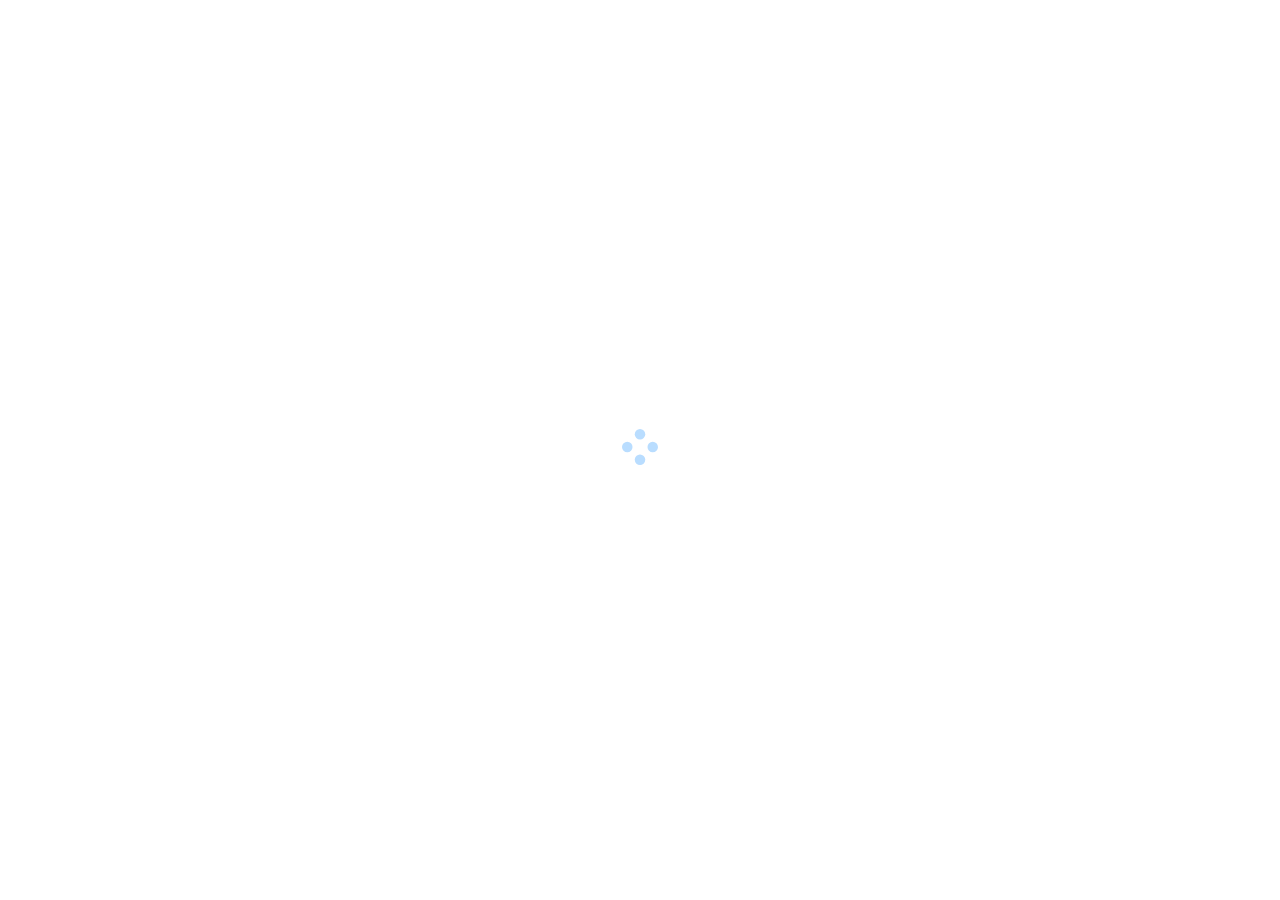
==== commit a85bd001: "2" ====
--- a/index.html
+++ b/index.html
@@ -5,7 +5,7 @@
     <meta name="theme-color" content="#1890ff" />
     <meta http-equiv="X-UA-Compatible" content="IE=edge" />
     <title>十三画的网站</title>
-    <link rel="stylesheet" href="/umi.ee70edc1.css" />
+    <link rel="stylesheet" href="/my-website-old/umi.ee70edc1.css" />
     <script>
       window.routerBase = "/";
     </script>
@@ -203,6 +203,6 @@
       </div>
     </div>
 
-    <script src="/umi.75275838.js"></script>
+    <script src="/my-website-old/umi.e1cb09d5.js"></script>
   </body>
 </html>
